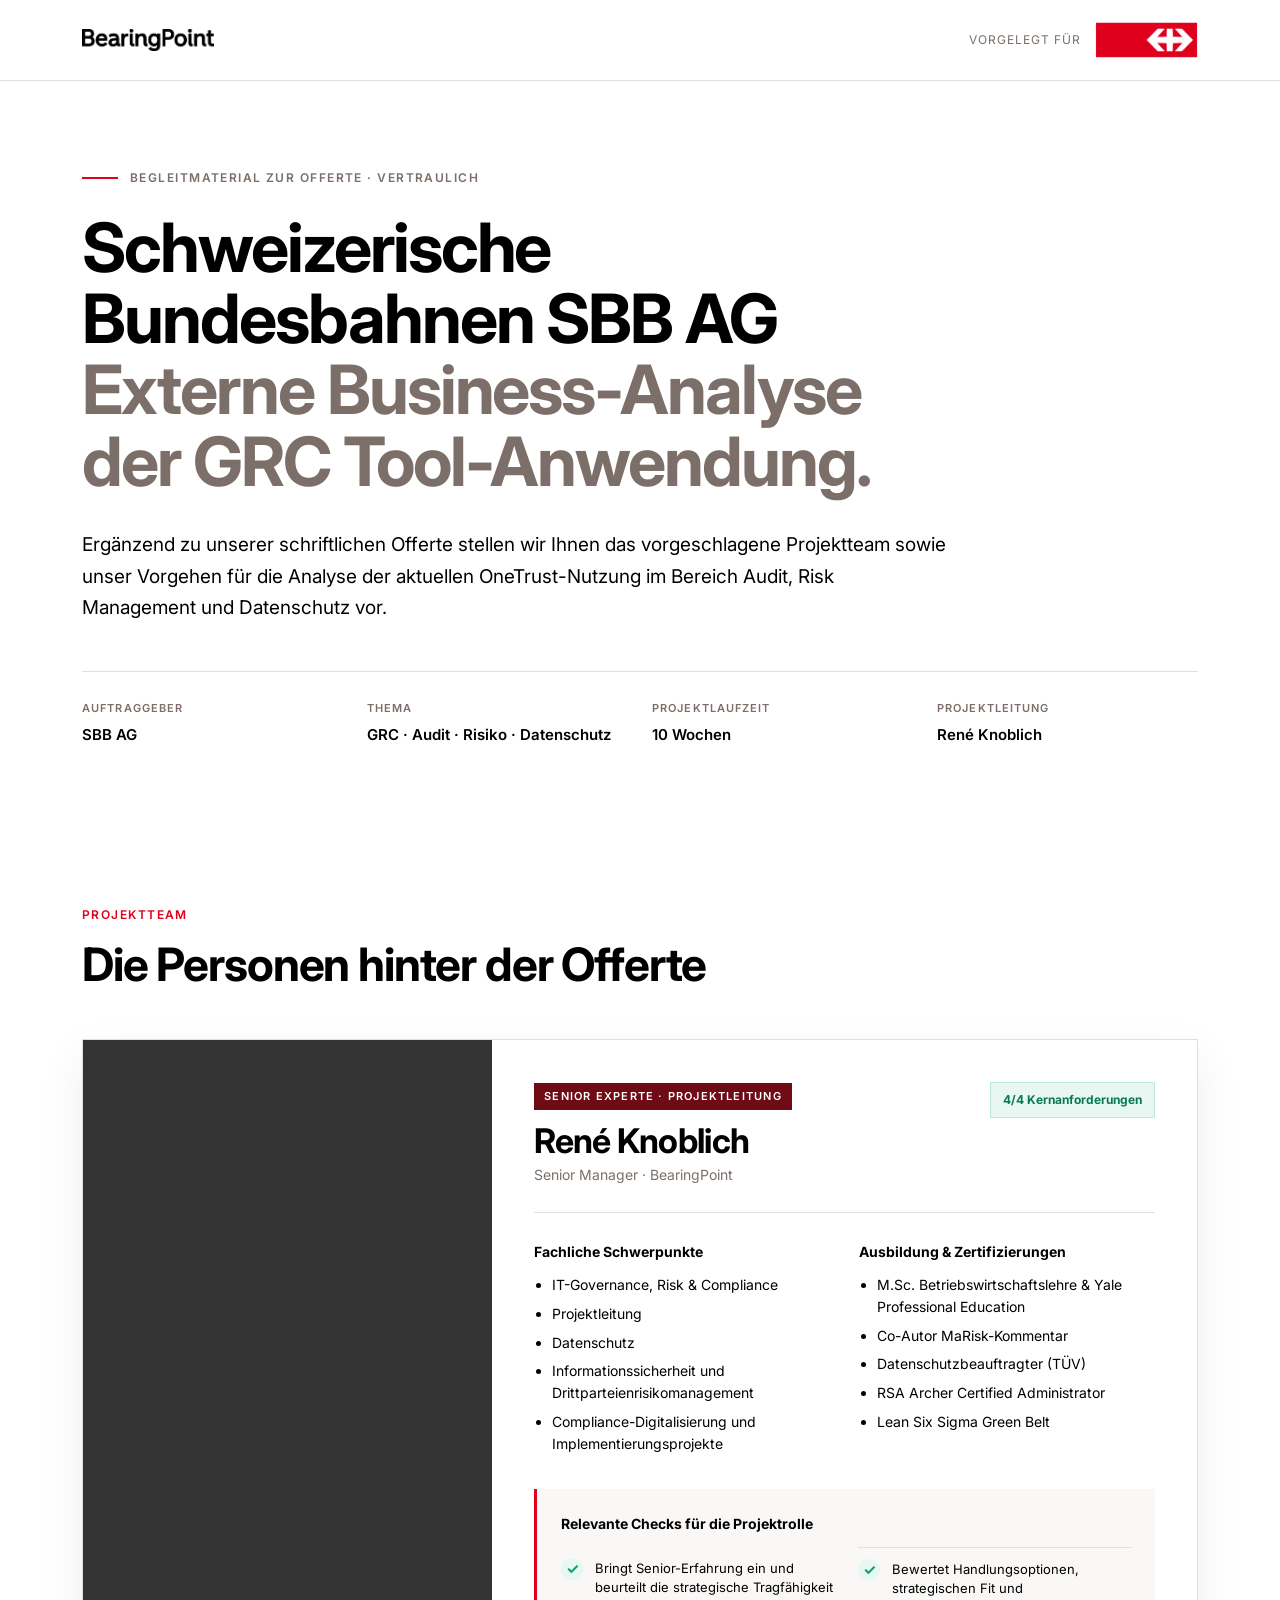
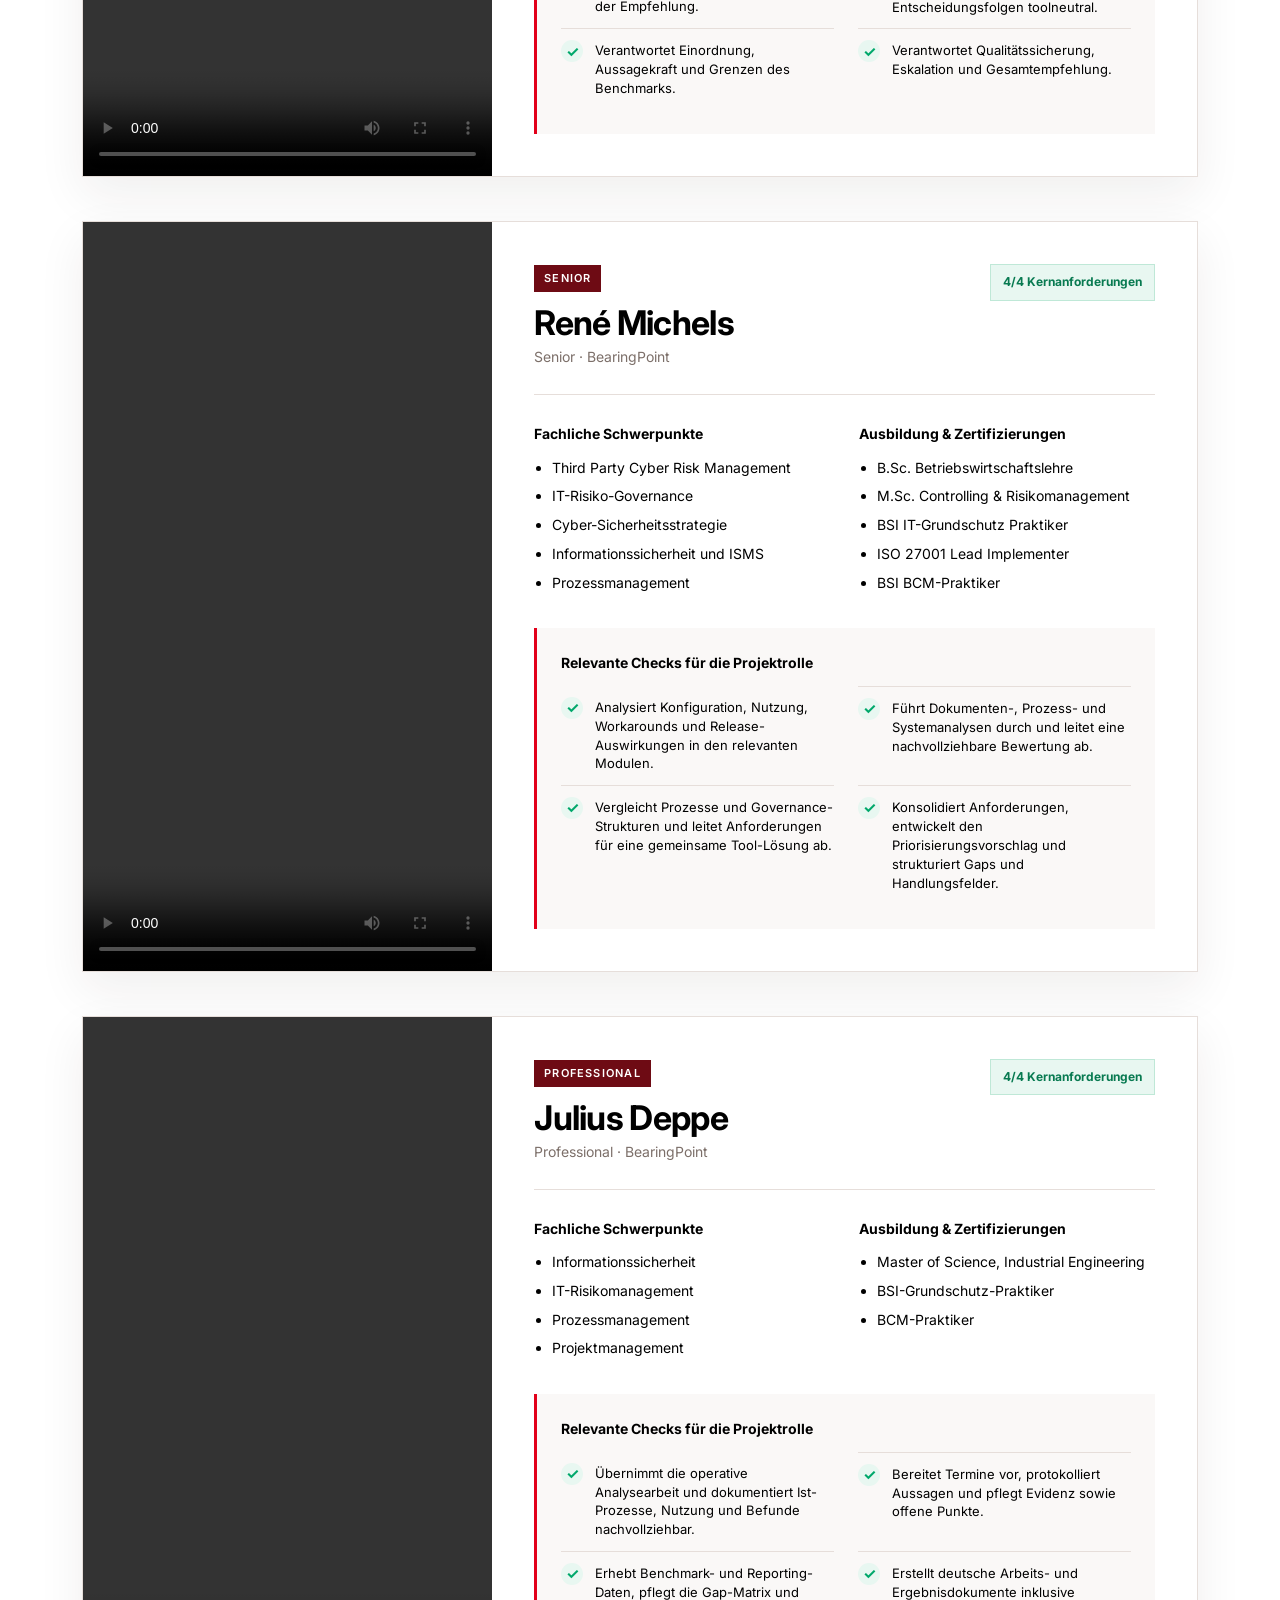
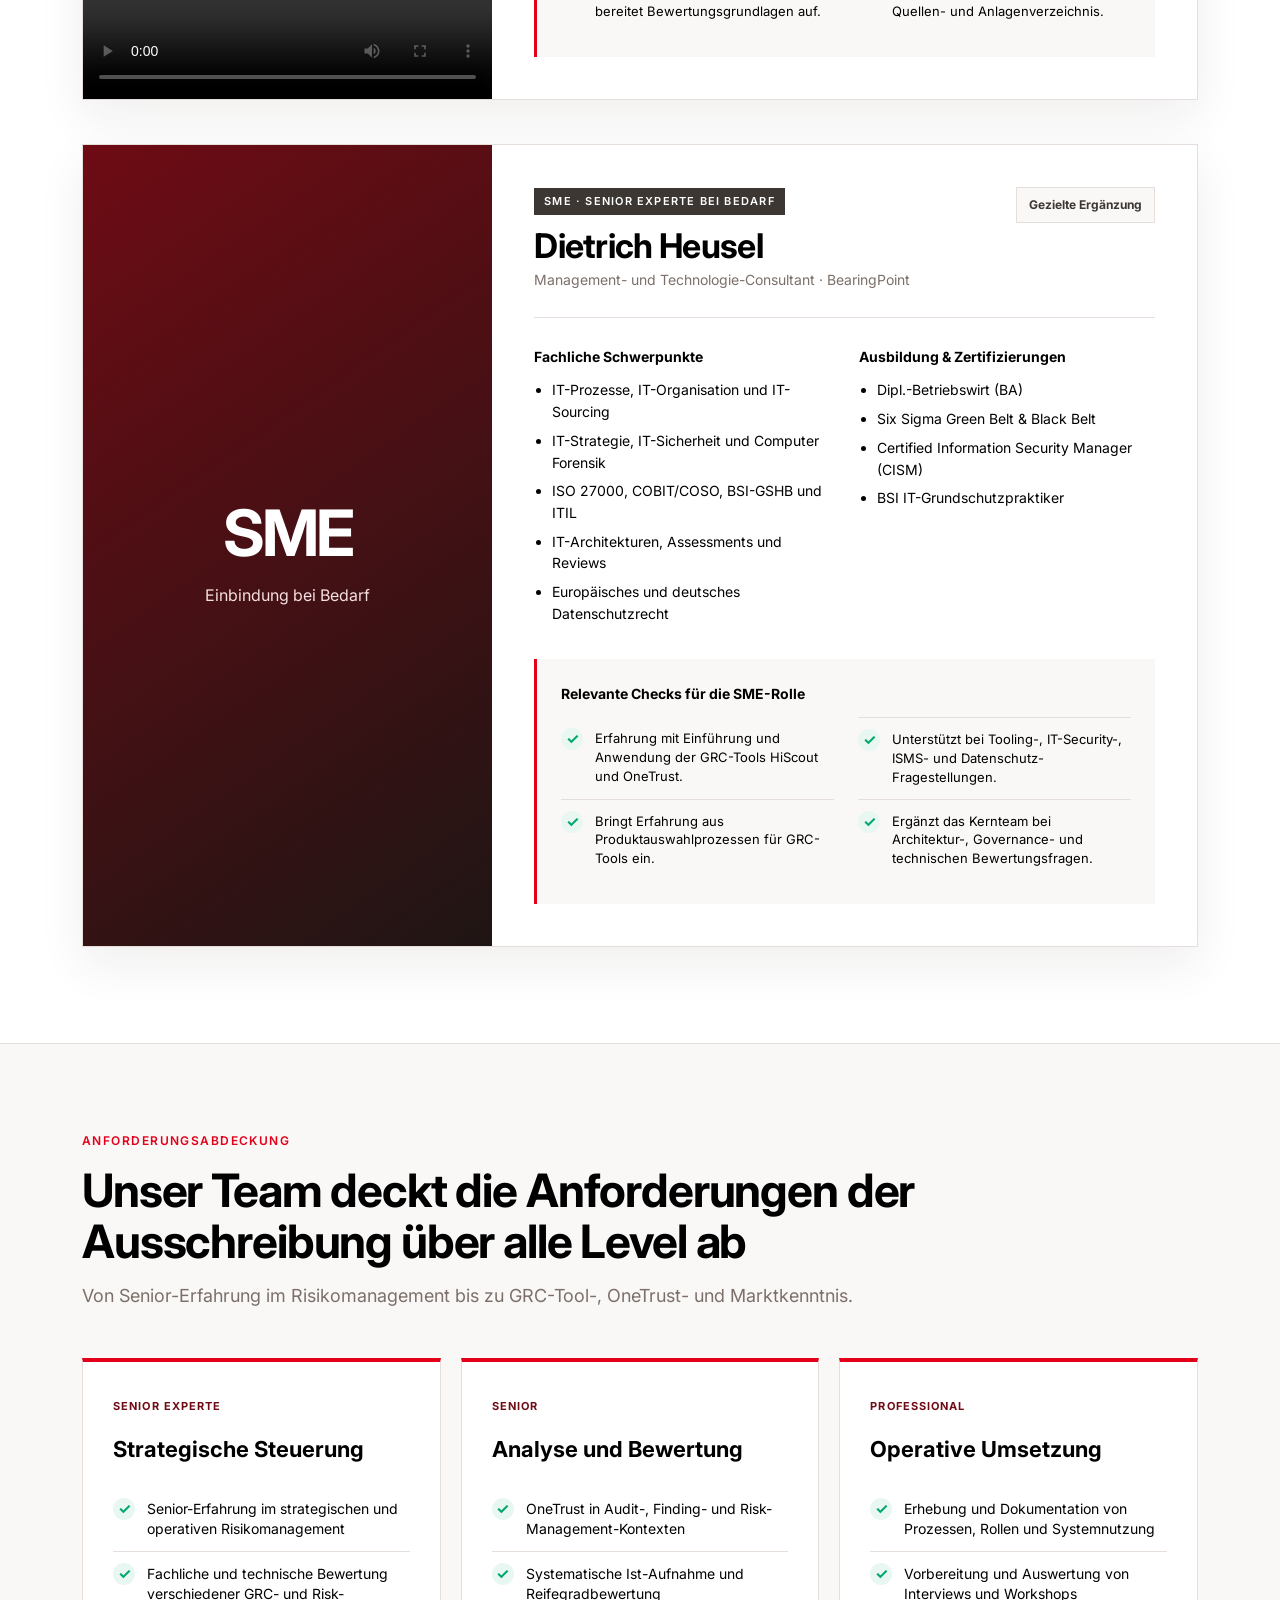
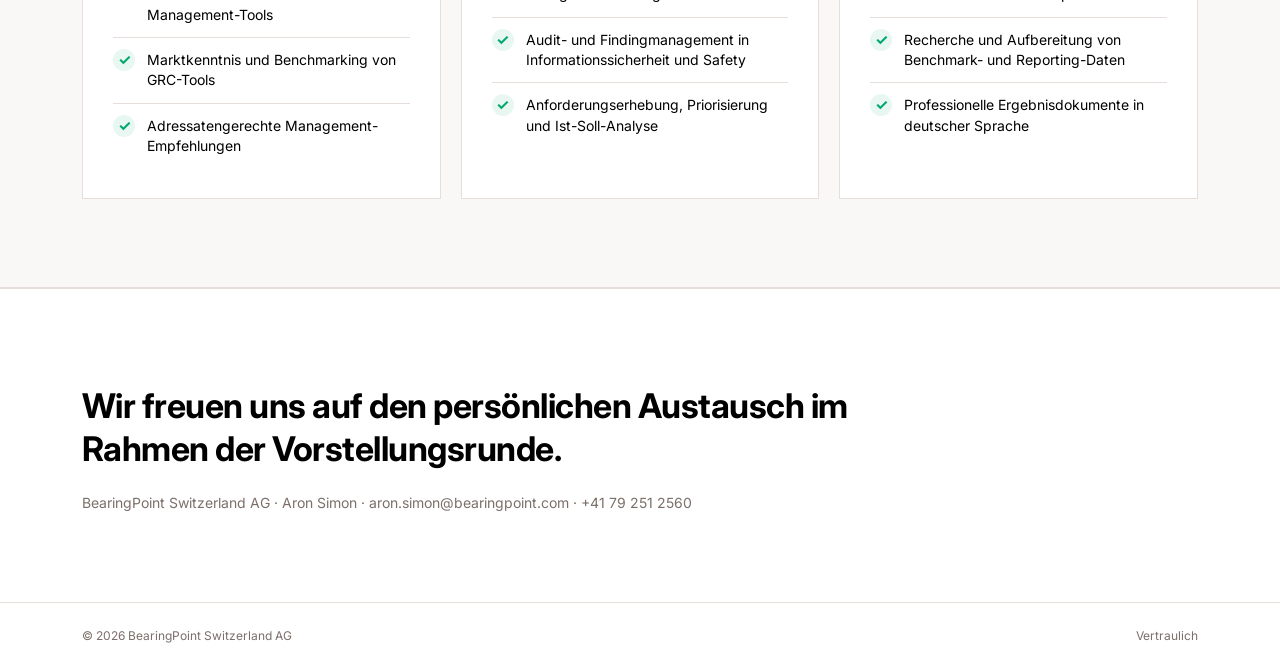
==== index.html @ 7fdee8af "Update index.html" ====
<!doctype html>
<html lang="de">
<head>
  <meta charset="utf-8" />
  <meta name="viewport" content="width=device-width, initial-scale=1" />
  <title>Externe Business-Analyse GRC | BearingPoint für die SBB AG</title>
  <meta name="description" content="Externe Business-Analyse der OneTrust-Nutzung im Bereich Audit, Risk Management und Datenschutz." />
  <link rel="icon" href="/favicon.svg?v=2" type="image/svg+xml" />
  <link rel="preconnect" href="https://fonts.googleapis.com" />
  <link rel="preconnect" href="https://fonts.gstatic.com" crossorigin />
  <link href="https://fonts.googleapis.com/css2?family=Inter:wght@400;500;600;700&display=swap" rel="stylesheet" />
  <link rel="stylesheet" href="styles.css" />
</head>
<body>
  <header class="site-header">
    <div class="container header-row">
      <div class="brand">
        <img src="assets/bearingpoint-logo.png" alt="BearingPoint" />
      </div>
      <div class="client">
        <span class="client-label">Vorgelegt für</span>
        <img src="assets/SBB-logo.png" alt="Schweizerische Bundesbahnen SBB AG" />
      </div>
    </div>
  </header>

  <main>
    <section class="hero">
      <div class="container">
        <p class="eyebrow">
          <span class="accent-bar" aria-hidden="true"></span>
          Begleitmaterial zur Offerte · Vertraulich
        </p>
        <h1>
          Schweizerische Bundesbahnen SBB AG<br />
          <span class="muted">Externe Business-Analyse der GRC Tool-Anwendung.</span>
        </h1>
        <p class="lead">
          Ergänzend zu unserer schriftlichen Offerte stellen wir Ihnen das vorgeschlagene Projektteam sowie unser Vorgehen für die Analyse der aktuellen OneTrust-Nutzung im Bereich Audit, Risk Management und Datenschutz vor.
        </p>
        <dl class="meta">
          <div><dt>Auftraggeber</dt><dd>SBB AG</dd></div>
          <div><dt>Thema</dt><dd>GRC · Audit · Risiko · Datenschutz</dd></div>
          <div><dt>Projektlaufzeit</dt><dd>10 Wochen</dd></div>
          <div><dt>Projektleitung</dt><dd>René Knoblich</dd></div>
        </dl>
      </div>
    </section>

    <section class="team">
      <div class="container">
        <div class="section-intro">
          <p class="section-kicker">Projektteam</p>
          <h2>Die Personen hinter der Offerte</h2>
        </div>

        <article class="profile-card">
          <div class="profile-media">
            <video controls preload="metadata" src="https://github.com/franziklb/GRC-Offerte-SBB-/raw/refs/heads/main/Rene-Knoblich.mp4">
              Ihr Browser unterstützt das Video-Tag nicht.
            </video>
          </div>
          <div class="profile-content">
            <div class="profile-heading">
              <div>
                <p class="role-label">Senior Experte · Projektleitung</p>
                <h3>René Knoblich</h3>
                <p class="role-subline">Senior Manager · BearingPoint</p>
              </div>
              <span class="fit-badge">4/4 Kernanforderungen</span>
            </div>

             <div class="profile-columns">
              <div>
                <h4>Fachliche Schwerpunkte</h4>
                <ul class="simple-list">
                  <li>IT-Governance, Risk &amp; Compliance</li>
                  <li>Projektleitung</li>
                  <li>Datenschutz</li>
                  <li>Informationssicherheit und Drittparteienrisikomanagement</li>
                  <li>Compliance-Digitalisierung und Implementierungsprojekte</li>
                </ul>
              </div>
              <div>
                <h4>Ausbildung &amp; Zertifizierungen</h4>
                <ul class="simple-list">
                  <li>M.Sc. Betriebswirtschaftslehre &amp; Yale Professional Education</li>
                  <li>Co-Autor MaRisk-Kommentar</li>
                  <li>Datenschutzbeauftragter (TÜV)</li>
                  <li>RSA Archer Certified Administrator</li>
                  <li>Lean Six Sigma Green Belt</li>
                </ul>
              </div>
            </div>

            <div class="candidate-checks">
              <h4>Relevante Checks für die Projektrolle</h4>
              <ul class="check-list compact">
                <li>Bringt Senior-Erfahrung ein und beurteilt die strategische Tragfähigkeit der Empfehlung.</li>
                <li>Bewertet Handlungsoptionen, strategischen Fit und Entscheidungsfolgen toolneutral.</li>
                <li>Verantwortet Einordnung, Aussagekraft und Grenzen des Benchmarks.</li>
                <li>Verantwortet Qualitätssicherung, Eskalation und Gesamtempfehlung.</li>
              </ul>
            </div>
          </div>
        </article>

        <article class="profile-card">
          <div class="profile-media">
            <video controls preload="metadata" src="https://github.com/franziklb/GRC-Offerte-SBB-/raw/refs/heads/main/Rene-Michels.mp4">
              Ihr Browser unterstützt das Video-Tag nicht.
            </video>
          </div>
          <div class="profile-content">
            <div class="profile-heading">
              <div>
                <p class="role-label">Senior</p>
                <h3>René Michels</h3>
                <p class="role-subline">Senior · BearingPoint</p>
              </div>
              <span class="fit-badge">4/4 Kernanforderungen</span>
            </div>

            <div class="profile-columns">
              <div>
                <h4>Fachliche Schwerpunkte</h4>
                <ul class="simple-list">
                  <li>Third Party Cyber Risk Management</li>
                  <li>IT-Risiko-Governance</li>
                  <li>Cyber-Sicherheitsstrategie</li>
                  <li>Informationssicherheit und ISMS</li>
                  <li>Prozessmanagement</li>
                </ul>
              </div>
              <div>
                <h4>Ausbildung &amp; Zertifizierungen</h4>
                <ul class="simple-list">
                  <li>B.Sc. Betriebswirtschaftslehre</li>
                  <li>M.Sc. Controlling &amp; Risikomanagement</li>
                  <li>BSI IT-Grundschutz Praktiker</li>
                  <li>ISO 27001 Lead Implementer</li>
                  <li>BSI BCM-Praktiker</li>
                </ul>
              </div>
            </div>

            <div class="candidate-checks">
              <h4>Relevante Checks für die Projektrolle</h4>
              <ul class="check-list compact">
                <li>Analysiert Konfiguration, Nutzung, Workarounds und Release-Auswirkungen in den relevanten Modulen.</li>
                <li>Führt Dokumenten-, Prozess- und Systemanalysen durch und leitet eine nachvollziehbare Bewertung ab.</li>
                <li>Vergleicht Prozesse und Governance-Strukturen und leitet Anforderungen für eine gemeinsame Tool-Lösung ab.</li>
                <li>Konsolidiert Anforderungen, entwickelt den Priorisierungsvorschlag und strukturiert Gaps und Handlungsfelder.</li>
              </ul>
            </div>
          </div>
        </article>

        <article class="profile-card">
          <div class="profile-media">
            <video controls preload="metadata" src="https://github.com/franziklb/GRC-Offerte-SBB-/raw/refs/heads/main/Julius-Deppe.mp4">
              Ihr Browser unterstützt das Video-Tag nicht.
            </video>
          </div>
          <div class="profile-content">
            <div class="profile-heading">
              <div>
                <p class="role-label">Professional</p>
                <h3>Julius Deppe</h3>
                <p class="role-subline">Professional · BearingPoint</p>
              </div>
              <span class="fit-badge">4/4 Kernanforderungen</span>
            </div>

            <div class="profile-columns">
              <div>
                <h4>Fachliche Schwerpunkte</h4>
                <ul class="simple-list">
                  <li>Informationssicherheit</li>
                  <li>IT-Risikomanagement</li>
                  <li>Prozessmanagement</li>
                  <li>Projektmanagement</li>
                </ul>
              </div>
              <div>
                <h4>Ausbildung &amp; Zertifizierungen</h4>
                <ul class="simple-list">
                  <li>Master of Science, Industrial Engineering</li>
                  <li>BSI-Grundschutz-Praktiker</li>
                  <li>BCM-Praktiker</li>
                </ul>
              </div>
            </div>

            <div class="candidate-checks">
              <h4>Relevante Checks für die Projektrolle</h4>
              <ul class="check-list compact">
                <li>Übernimmt die operative Analysearbeit und dokumentiert Ist-Prozesse, Nutzung und Befunde nachvollziehbar.</li>
                <li>Bereitet Termine vor, protokolliert Aussagen und pflegt Evidenz sowie offene Punkte.</li>
                <li>Erhebt Benchmark- und Reporting-Daten, pflegt die Gap-Matrix und bereitet Bewertungsgrundlagen auf.</li>
                <li>Erstellt deutsche Arbeits- und Ergebnisdokumente inklusive Quellen- und Anlagenverzeichnis.</li>
              </ul>
            </div>
          </div>
        </article>

        <article class="profile-card profile-card--sme">
          <div class="profile-media video-placeholder">
            <div>
              <span>SME</span>
              <p>Einbindung bei Bedarf</p>
            </div>
          </div>
          <div class="profile-content">
            <div class="profile-heading">
              <div>
                <p class="role-label role-label--sme">SME · Senior Experte bei Bedarf</p>
                <h3>Dietrich Heusel</h3>
                <p class="role-subline">Management- und Technologie-Consultant · BearingPoint</p>
              </div>
              <span class="fit-badge fit-badge--optional">Gezielte Ergänzung</span>
            </div>

            <div class="profile-columns">
              <div>
                <h4>Fachliche Schwerpunkte</h4>
                <ul class="simple-list">
                  <li>IT-Prozesse, IT-Organisation und IT-Sourcing</li>
                  <li>IT-Strategie, IT-Sicherheit und Computer Forensik</li>
                  <li>ISO 27000, COBIT/COSO, BSI-GSHB und ITIL</li>
                  <li>IT-Architekturen, Assessments und Reviews</li>
                  <li>Europäisches und deutsches Datenschutzrecht</li>
                </ul>
              </div>
              <div>
                <h4>Ausbildung &amp; Zertifizierungen</h4>
                <ul class="simple-list">
                  <li>Dipl.-Betriebswirt (BA)</li>
                  <li>Six Sigma Green Belt &amp; Black Belt</li>
                  <li>Certified Information Security Manager (CISM)</li>
                  <li>BSI IT-Grundschutzpraktiker</li>
                </ul>
              </div>
            </div>

            <div class="candidate-checks">
              <h4>Relevante Checks für die SME-Rolle</h4>
              <ul class="check-list compact">
                <li>Erfahrung mit Einführung und Anwendung der GRC-Tools HiScout und OneTrust.</li>
                <li>Unterstützt bei Tooling-, IT-Security-, ISMS- und Datenschutz-Fragestellungen.</li>
                <li>Bringt Erfahrung aus Produktauswahlprozessen für GRC-Tools ein.</li>
                <li>Ergänzt das Kernteam bei Architektur-, Governance- und technischen Bewertungsfragen.</li>
              </ul>
            </div>
          </div>
        </article>
      </div>
    </section>
    
        <section class="requirements-overview">
      <div class="container">
        <div class="section-intro">
          <p class="section-kicker">Anforderungsabdeckung</p>
          <h2>Unser Team deckt die Anforderungen der Ausschreibung über alle Level ab</h2>
          <p>Von Senior-Erfahrung im Risikomanagement bis zu GRC-Tool-, OneTrust- und Marktkenntnis.</p>
        </div>

        <div class="coverage-grid">
          <article class="coverage-card">
            <span class="coverage-level">Senior Experte</span>
            <h3>Strategische Steuerung</h3>
            <ul class="check-list">
              <li>Senior-Erfahrung im strategischen und operativen Risikomanagement</li>
              <li>Fachliche und technische Bewertung verschiedener GRC- und Risk-Management-Tools</li>
              <li>Marktkenntnis und Benchmarking von GRC-Tools</li>
              <li>Adressatengerechte Management-Empfehlungen</li>
            </ul>
          </article>

          <article class="coverage-card">
            <span class="coverage-level">Senior</span>
            <h3>Analyse und Bewertung</h3>
            <ul class="check-list">
              <li>OneTrust in Audit-, Finding- und Risk-Management-Kontexten</li>
              <li>Systematische Ist-Aufnahme und Reifegradbewertung</li>
              <li>Audit- und Findingmanagement in Informationssicherheit und Safety</li>
              <li>Anforderungserhebung, Priorisierung und Ist-Soll-Analyse</li>
            </ul>
          </article>

          <article class="coverage-card">
            <span class="coverage-level">Professional</span>
            <h3>Operative Umsetzung</h3>
            <ul class="check-list">
              <li>Erhebung und Dokumentation von Prozessen, Rollen und Systemnutzung</li>
              <li>Vorbereitung und Auswertung von Interviews und Workshops</li>
              <li>Recherche und Aufbereitung von Benchmark- und Reporting-Daten</li>
              <li>Professionelle Ergebnisdokumente in deutscher Sprache</li>
            </ul>
          </article>
        </div>
      </div>
    </section>

    <section class="closing">
      <div class="container">
        <p class="closing-line">
          Wir freuen uns auf den persönlichen Austausch im Rahmen der Vorstellungsrunde.
        </p>
        <p class="closing-contact">
          BearingPoint Switzerland AG · Aron Simon · aron.simon@bearingpoint.com · +41 79 251 2560
        </p>
      </div>
    </section>
  </main>

  <footer class="site-footer">
    <div class="container footer-row">
      <span>© 2026 BearingPoint Switzerland AG</span>
      <span>Vertraulich</span>
    </div>
  </footer>
</body>
</html>
---- styles.css ----
:root {
  --bp-red: #e2001a;
  --bp-deep-red: #6e0b14;
  --bp-soft-red: #fff1f2;
  --success: #00a86b;
  --success-soft: #e8f7f1;
  --black: #000000;
  --white: #ffffff;
  --g10: #faf8f7;
  --g20: #e6deda;
  --g30: #ccc1bc;
  --g50: #7c6f69;
  --g70: #3d3733;
  --max: 1180px;
  --pad: 32px;
}

* { box-sizing: border-box; }
html { scroll-behavior: smooth; }
body {
  margin: 0;
  background: var(--white);
  color: var(--black);
  font-family: Inter, -apple-system, BlinkMacSystemFont, "Segoe UI", sans-serif;
  font-size: 16px;
  line-height: 1.55;
  -webkit-font-smoothing: antialiased;
}
img { display: block; max-width: 100%; height: auto; }
.container { max-width: var(--max); margin: 0 auto; padding: 0 var(--pad); }

.site-header {
  position: sticky;
  top: 0;
  z-index: 10;
  padding: 22px 0;
  background: rgba(255,255,255,.96);
  border-bottom: 1px solid var(--g20);
  backdrop-filter: blur(12px);
}
.header-row { display: flex; align-items: center; justify-content: space-between; gap: 24px; }
.brand img { height: 22px; width: auto; }
.client { display: flex; align-items: center; gap: 14px; }
.client-label { color: var(--g50); font-size: 12px; letter-spacing: .08em; text-transform: uppercase; }
.client img { height: 36px; width: auto; }

.hero { padding: 88px 0 64px; }
.eyebrow, .section-kicker {
  display: flex;
  align-items: center;
  gap: 12px;
  margin: 0 0 24px;
  color: var(--g50);
  font-size: 12px;
  font-weight: 600;
  letter-spacing: .12em;
  text-transform: uppercase;
}
.accent-bar { width: 36px; height: 2px; background: var(--bp-red); }
.hero h1 {
  max-width: 19ch;
  margin: 0 0 32px;
  font-size: clamp(40px, 6vw, 68px);
  line-height: 1.05;
  letter-spacing: -.03em;
}
.hero h1 .muted { color: var(--g50); }
.lead { max-width: 72ch; margin: 0 0 48px; font-size: 19px; line-height: 1.65; }
.meta { display: grid; grid-template-columns: repeat(4, 1fr); gap: 24px; margin: 0; padding-top: 28px; border-top: 1px solid var(--g20); }
.meta dt { margin-bottom: 6px; color: var(--g50); font-size: 11px; font-weight: 600; letter-spacing: .1em; text-transform: uppercase; }
.meta dd { margin: 0; font-size: 15px; font-weight: 600; }

.section-intro { max-width: 850px; margin-bottom: 48px; }
.section-intro .section-kicker { margin-bottom: 14px; color: var(--bp-red); }
.section-intro h2 { margin: 0 0 14px; font-size: clamp(30px, 4vw, 46px); line-height: 1.12; letter-spacing: -.025em; }
.section-intro > p:last-child { margin: 0; color: var(--g50); font-size: 18px; }

.requirements-overview { padding: 88px 0; background: var(--g10); border-top: 1px solid var(--g20); border-bottom: 1px solid var(--g20); }
.coverage-grid { display: grid; grid-template-columns: repeat(3, 1fr); gap: 20px; }
.coverage-card { position: relative; padding: 30px; background: var(--white); border: 1px solid var(--g20); border-top: 4px solid var(--bp-red); }
.coverage-card h3 { margin: 16px 0 20px; font-size: 22px; }
.coverage-level { display: inline-block; color: var(--bp-deep-red); font-size: 11px; font-weight: 700; letter-spacing: .1em; text-transform: uppercase; }

.check-list { list-style: none; padding: 0; margin: 0; }
.check-list li { position: relative; padding: 12px 0 12px 34px; border-top: 1px solid var(--g20); font-size: 14px; line-height: 1.45; }
.check-list li:first-child { border-top: 0; }
.check-list li::before {
  content: "✓";
  position: absolute;
  left: 0;
  top: 11px;
  display: grid;
  width: 22px;
  height: 22px;
  place-items: center;
  border-radius: 50%;
  background: var(--success-soft);
  color: var(--success);
  font-size: 15px;
  font-weight: 700;
}

.team { padding: 96px 0; }
.profile-card { display: grid; grid-template-columns: minmax(310px, .9fr) minmax(0, 1.55fr); margin-top: 44px; border: 1px solid var(--g20); background: var(--white); box-shadow: 0 18px 45px rgba(48,31,25,.07); }
.profile-card:first-of-type { margin-top: 0; }
.profile-media { min-height: 100%; background: #111; }
.profile-media video { display: block; width: 100%; height: 100%; min-height: 420px; object-fit: cover; background: #111; }
.video-placeholder { display: grid; place-items: center; min-height: 420px; background: linear-gradient(145deg, var(--bp-deep-red), #1f1514); color: var(--white); text-align: center; }
.video-placeholder span { font-size: 64px; font-weight: 700; letter-spacing: -.05em; }
.video-placeholder p { margin: 0; color: #f6dfe1; }
.profile-content { padding: 42px; }
.profile-heading { display: flex; align-items: flex-start; justify-content: space-between; gap: 24px; padding-bottom: 26px; border-bottom: 1px solid var(--g20); }
.role-label { display: inline-block; margin: 0 0 12px; padding: 5px 10px; background: var(--bp-deep-red); color: var(--white); font-size: 11px; font-weight: 600; letter-spacing: .11em; text-transform: uppercase; }
.role-label--sme { background: var(--g70); }
.profile-heading h3 { margin: 0 0 5px; font-size: 34px; line-height: 1.1; letter-spacing: -.02em; }
.role-subline { margin: 0; color: var(--g50); font-size: 14px; }
.fit-badge { flex: 0 0 auto; padding: 8px 12px; background: var(--success-soft); color: #087a51; border: 1px solid #bfe8d7; font-size: 12px; font-weight: 700; white-space: nowrap; }
.fit-badge--optional { background: var(--g10); color: var(--g70); border-color: var(--g20); }
.profile-columns { display: grid; grid-template-columns: 1fr 1fr; gap: 28px; padding: 28px 0; }
.profile-content h4 { margin: 0 0 12px; font-size: 14px; }
.simple-list { margin: 0; padding-left: 18px; }
.simple-list li { margin: 7px 0; font-size: 14px; }
.candidate-checks { padding: 24px; background: var(--g10); border-left: 3px solid var(--bp-red); }
.check-list.compact { display: grid; grid-template-columns: 1fr 1fr; gap: 0 24px; }
.check-list.compact li { font-size: 13px; }

.approach { padding: 96px 0; background: var(--g10); border-top: 1px solid var(--g20); }
.phase-grid { display: grid; grid-template-columns: repeat(2, 1fr); gap: 16px; list-style: none; padding: 0; margin: 0; }
.phase-grid li { display: grid; grid-template-columns: 58px 1fr; gap: 18px; padding: 24px; background: var(--white); border: 1px solid var(--g20); }
.phase-grid span { display: grid; width: 48px; height: 48px; place-items: center; background: var(--bp-deep-red); color: var(--white); font-weight: 700; }
.phase-grid strong { font-size: 16px; }
.phase-grid p { margin: 4px 0 0; color: var(--g50); font-size: 14px; }

.closing { padding: 96px 0 88px; border-top: 1px solid var(--g20); }
.closing-line { max-width: 36ch; margin: 0 0 22px; font-size: clamp(24px, 3vw, 34px); font-weight: 700; line-height: 1.25; letter-spacing: -.015em; }
.closing-contact { margin: 0; color: var(--g50); font-size: 14px; }
.site-footer { padding: 24px 0; border-top: 1px solid var(--g20); }
.footer-row { display: flex; justify-content: space-between; gap: 16px; color: var(--g50); font-size: 12px; }

@media (max-width: 980px) {
  .coverage-grid { grid-template-columns: 1fr; }
  .profile-card { grid-template-columns: 1fr; }
  .profile-media video, .video-placeholder { min-height: 0; aspect-ratio: 16 / 9; }
  .phase-grid { grid-template-columns: 1fr; }
}

@media (max-width: 720px) {
  :root { --pad: 22px; }
  .hero { padding: 58px 0 44px; }
  .meta { grid-template-columns: 1fr 1fr; }
  .requirements-overview, .team, .approach, .closing { padding: 64px 0; }
  .profile-content { padding: 28px; }
  .profile-heading { flex-direction: column; }
  .profile-columns, .check-list.compact { grid-template-columns: 1fr; }
  .fit-badge { white-space: normal; }
}

@media (max-width: 520px) {
  .brand img { height: 18px; }
  .client img { height: 28px; }
  .client-label { display: none; }
  .meta { grid-template-columns: 1fr; gap: 18px; }
  .profile-content { padding: 22px; }
  .profile-heading h3 { font-size: 29px; }
  .footer-row { flex-direction: column; }
}
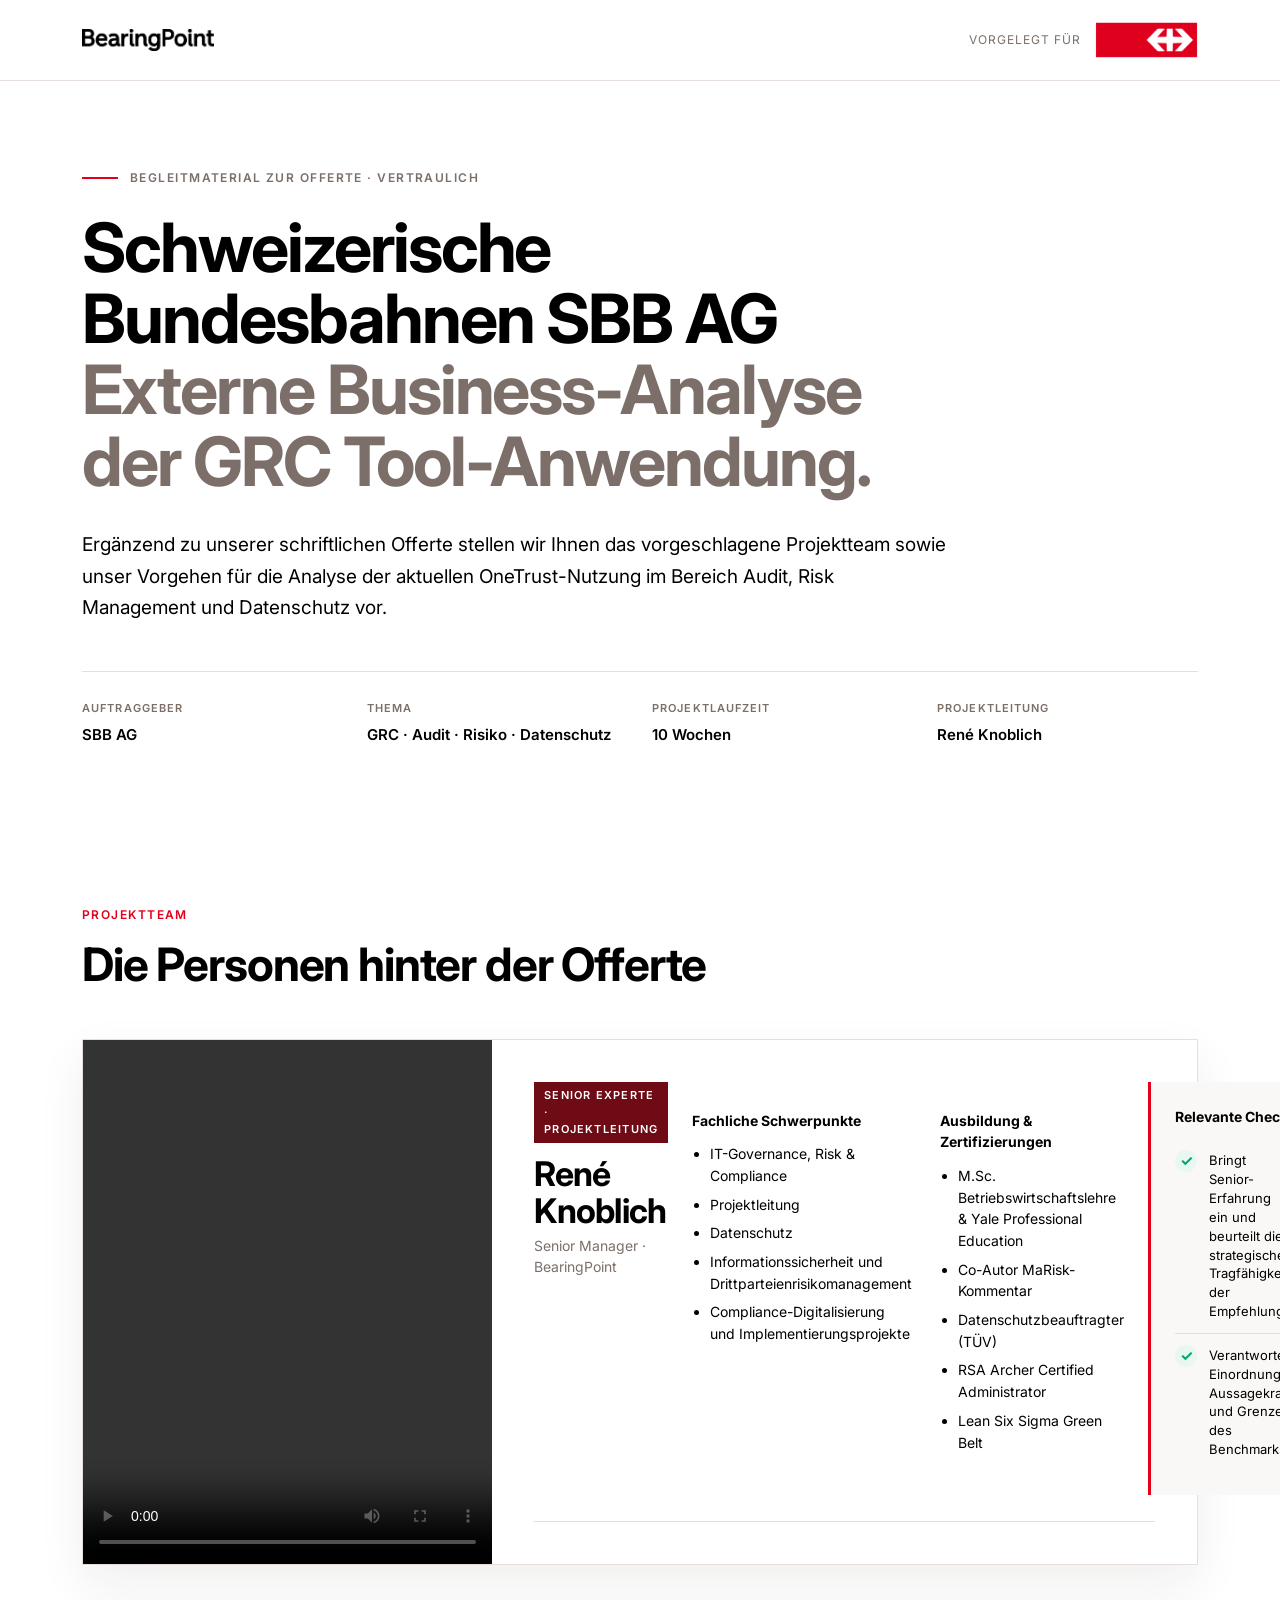
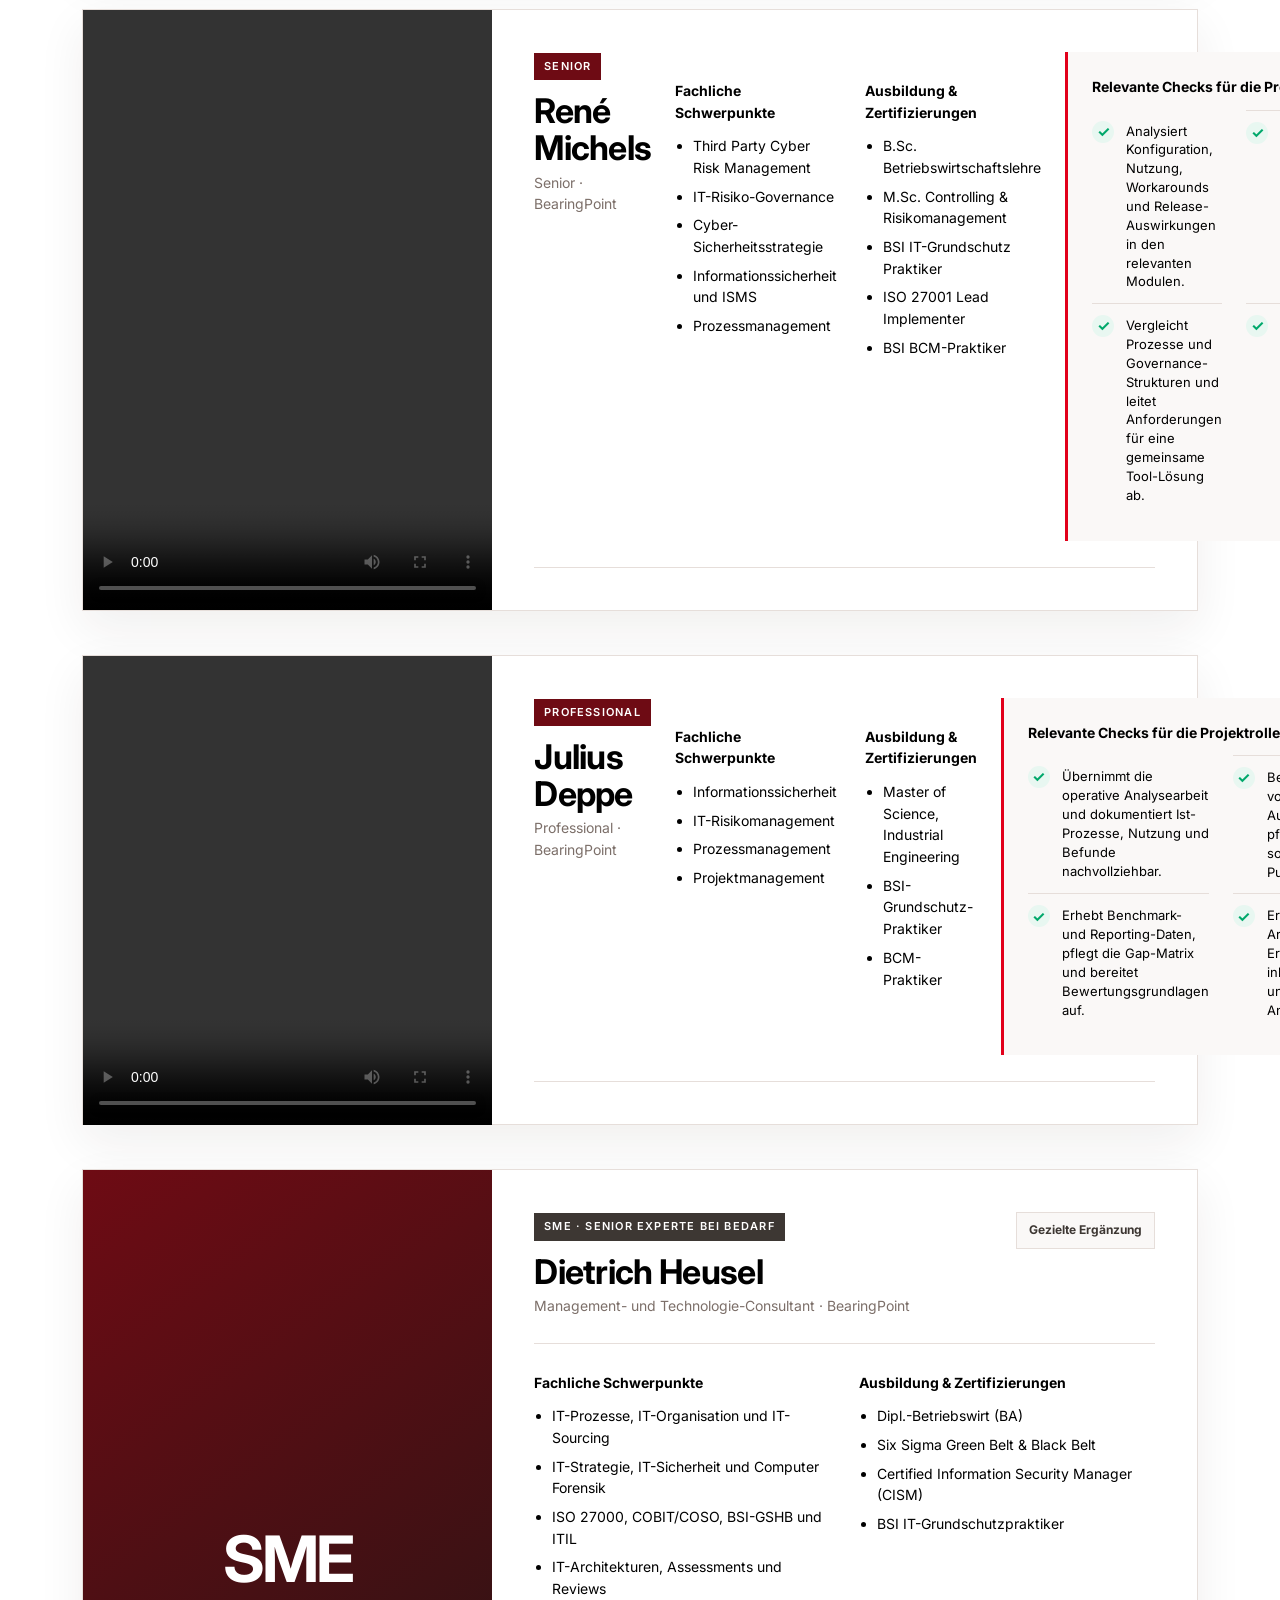
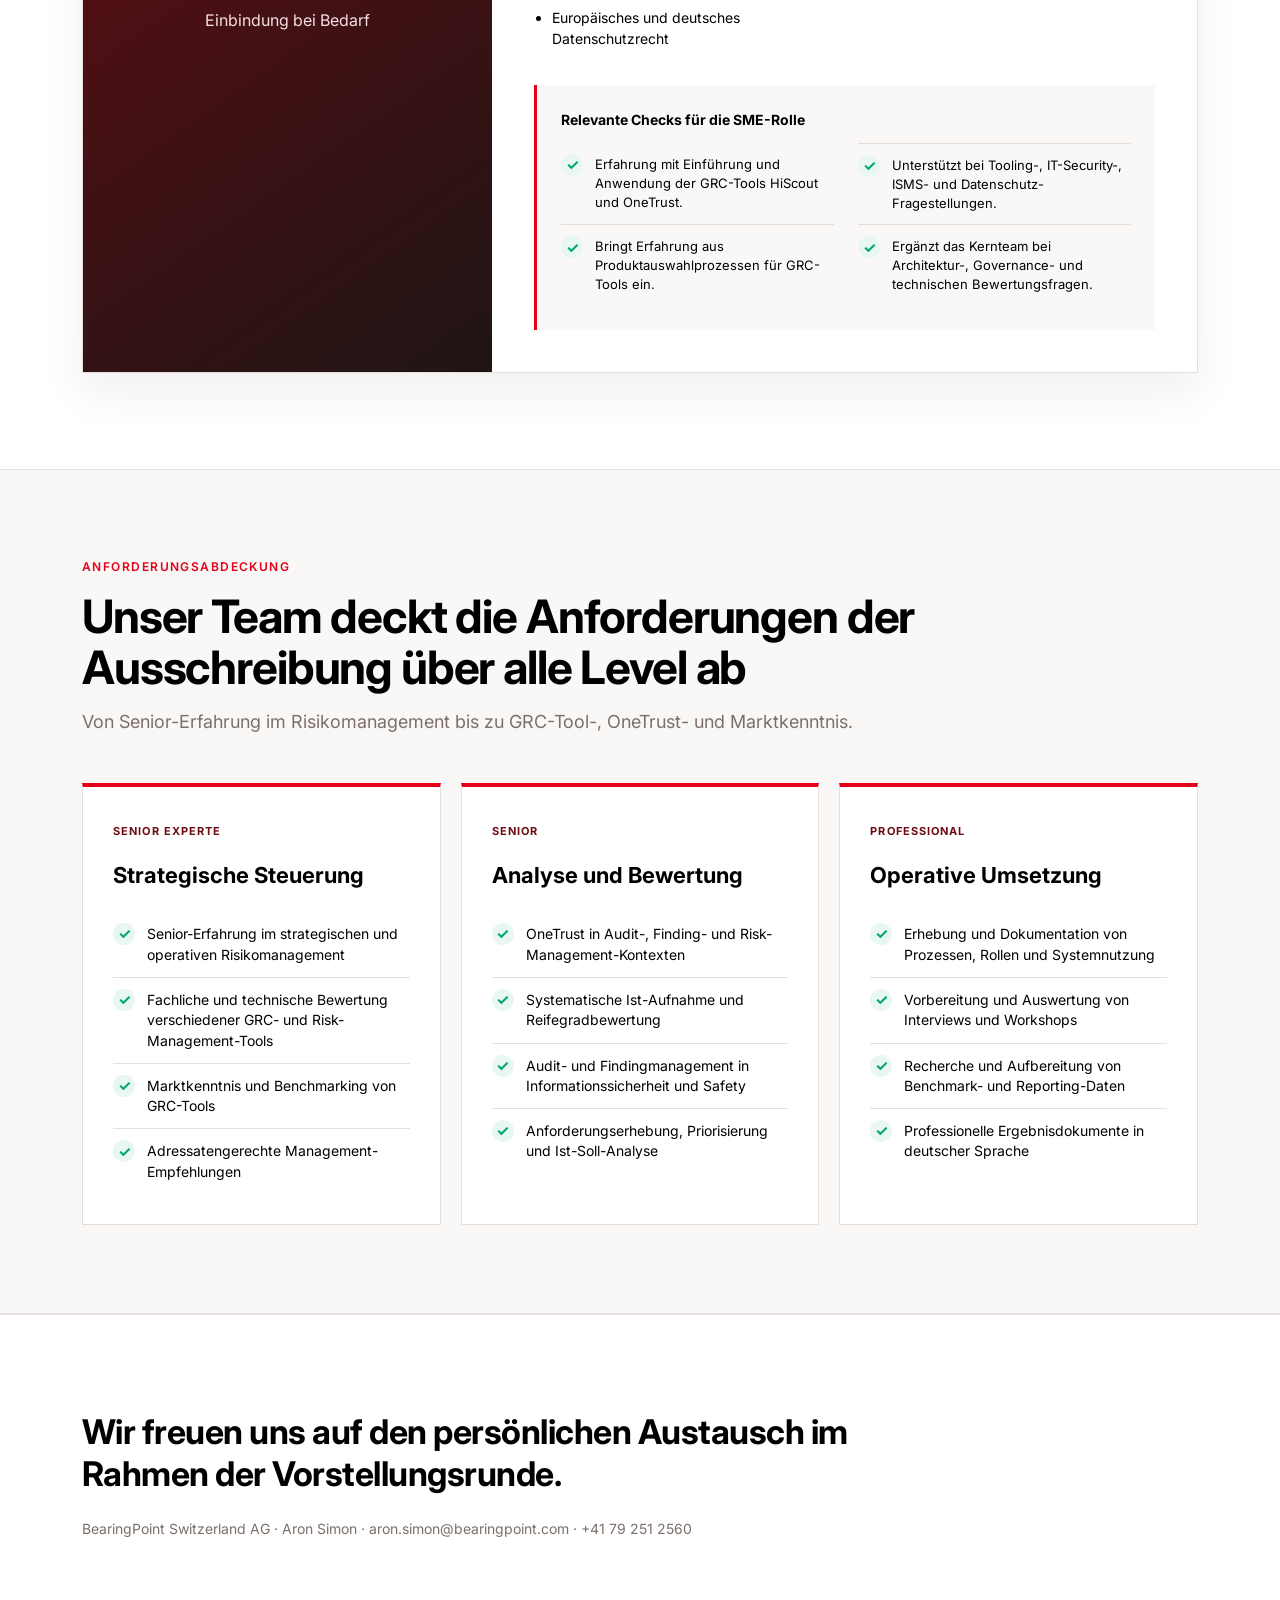
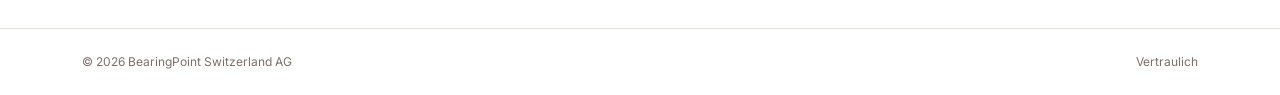
==== commit 58166f80: "Remove fit-badge spans from profile sections Removed duplicate fit-badge spans for multiple profiles" ====
--- a/index.html
+++ b/index.html
@@ -67,8 +67,6 @@
                 <h3>René Knoblich</h3>
                 <p class="role-subline">Senior Manager · BearingPoint</p>
               </div>
-              <span class="fit-badge">4/4 Kernanforderungen</span>
-            </div>
 
              <div class="profile-columns">
               <div>
@@ -118,8 +116,6 @@
                 <h3>René Michels</h3>
                 <p class="role-subline">Senior · BearingPoint</p>
               </div>
-              <span class="fit-badge">4/4 Kernanforderungen</span>
-            </div>
 
             <div class="profile-columns">
               <div>
@@ -169,8 +165,6 @@
                 <h3>Julius Deppe</h3>
                 <p class="role-subline">Professional · BearingPoint</p>
               </div>
-              <span class="fit-badge">4/4 Kernanforderungen</span>
-            </div>
 
             <div class="profile-columns">
               <div>
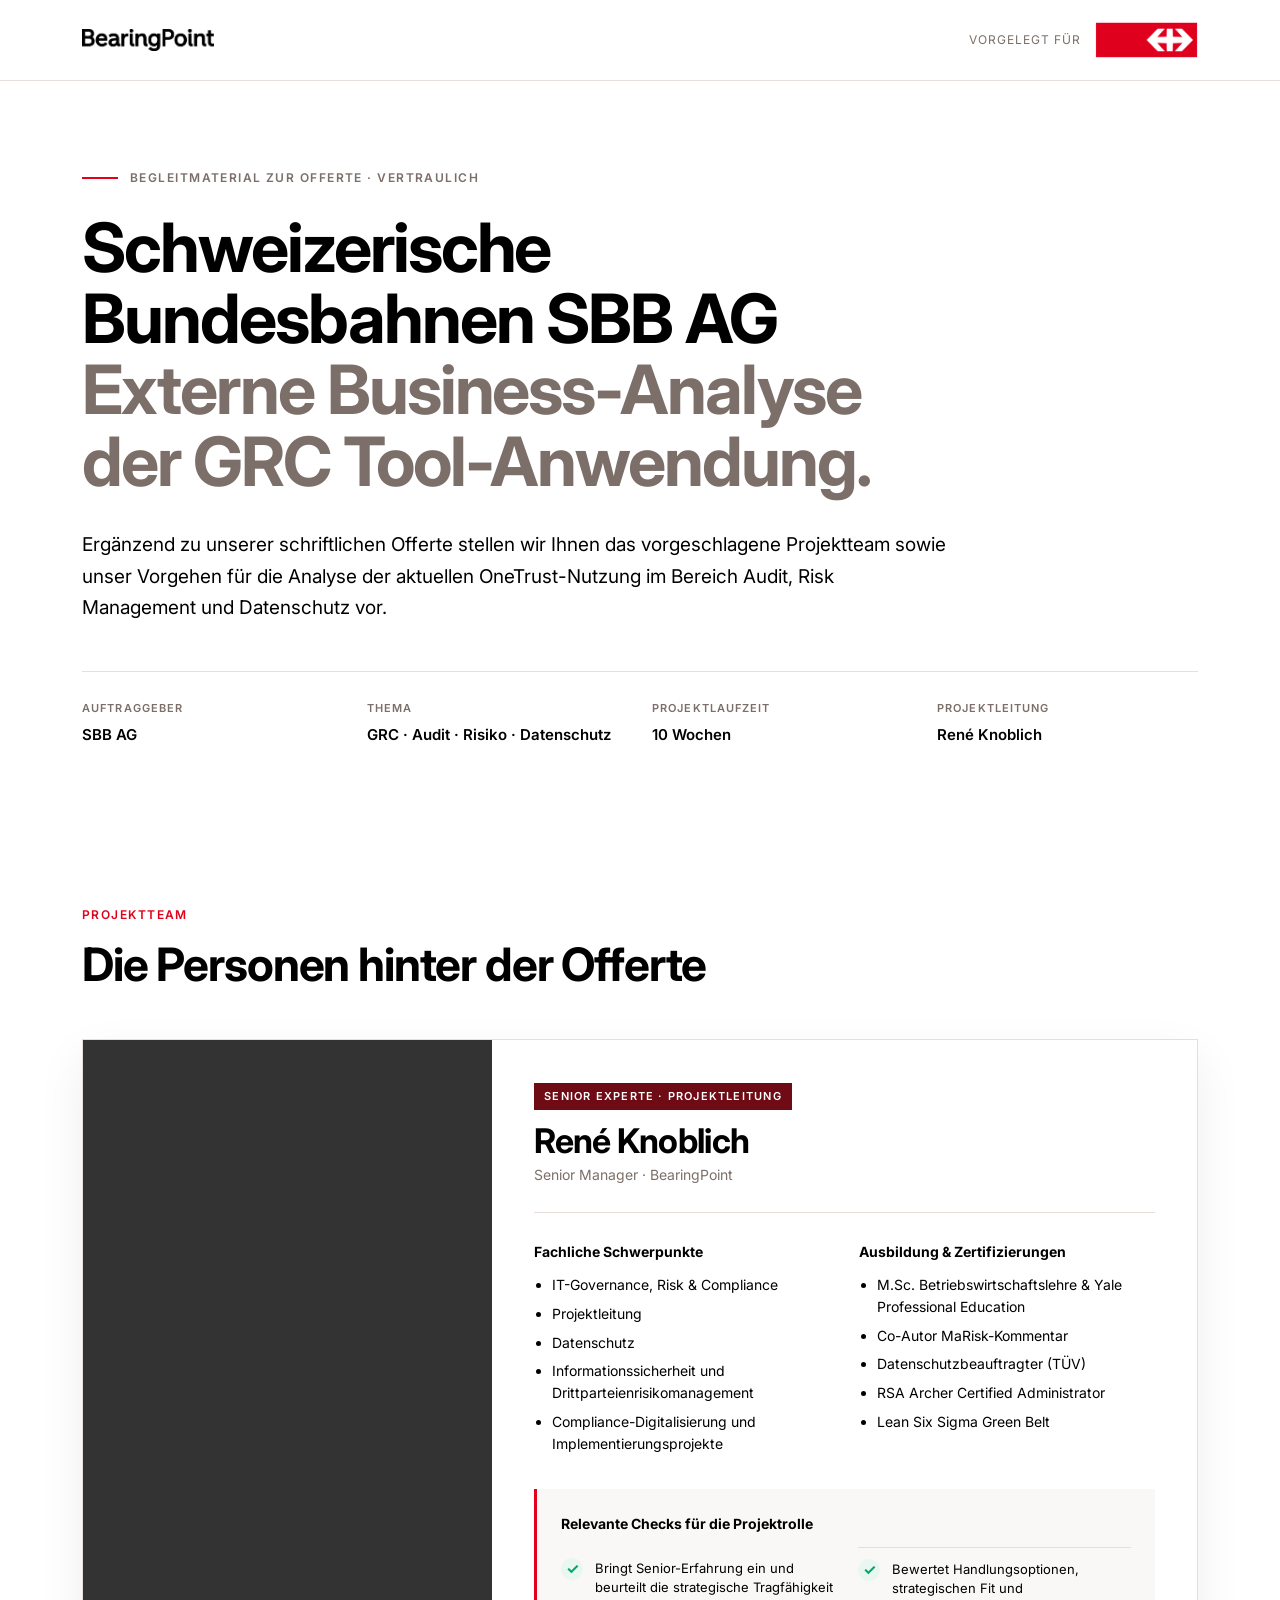
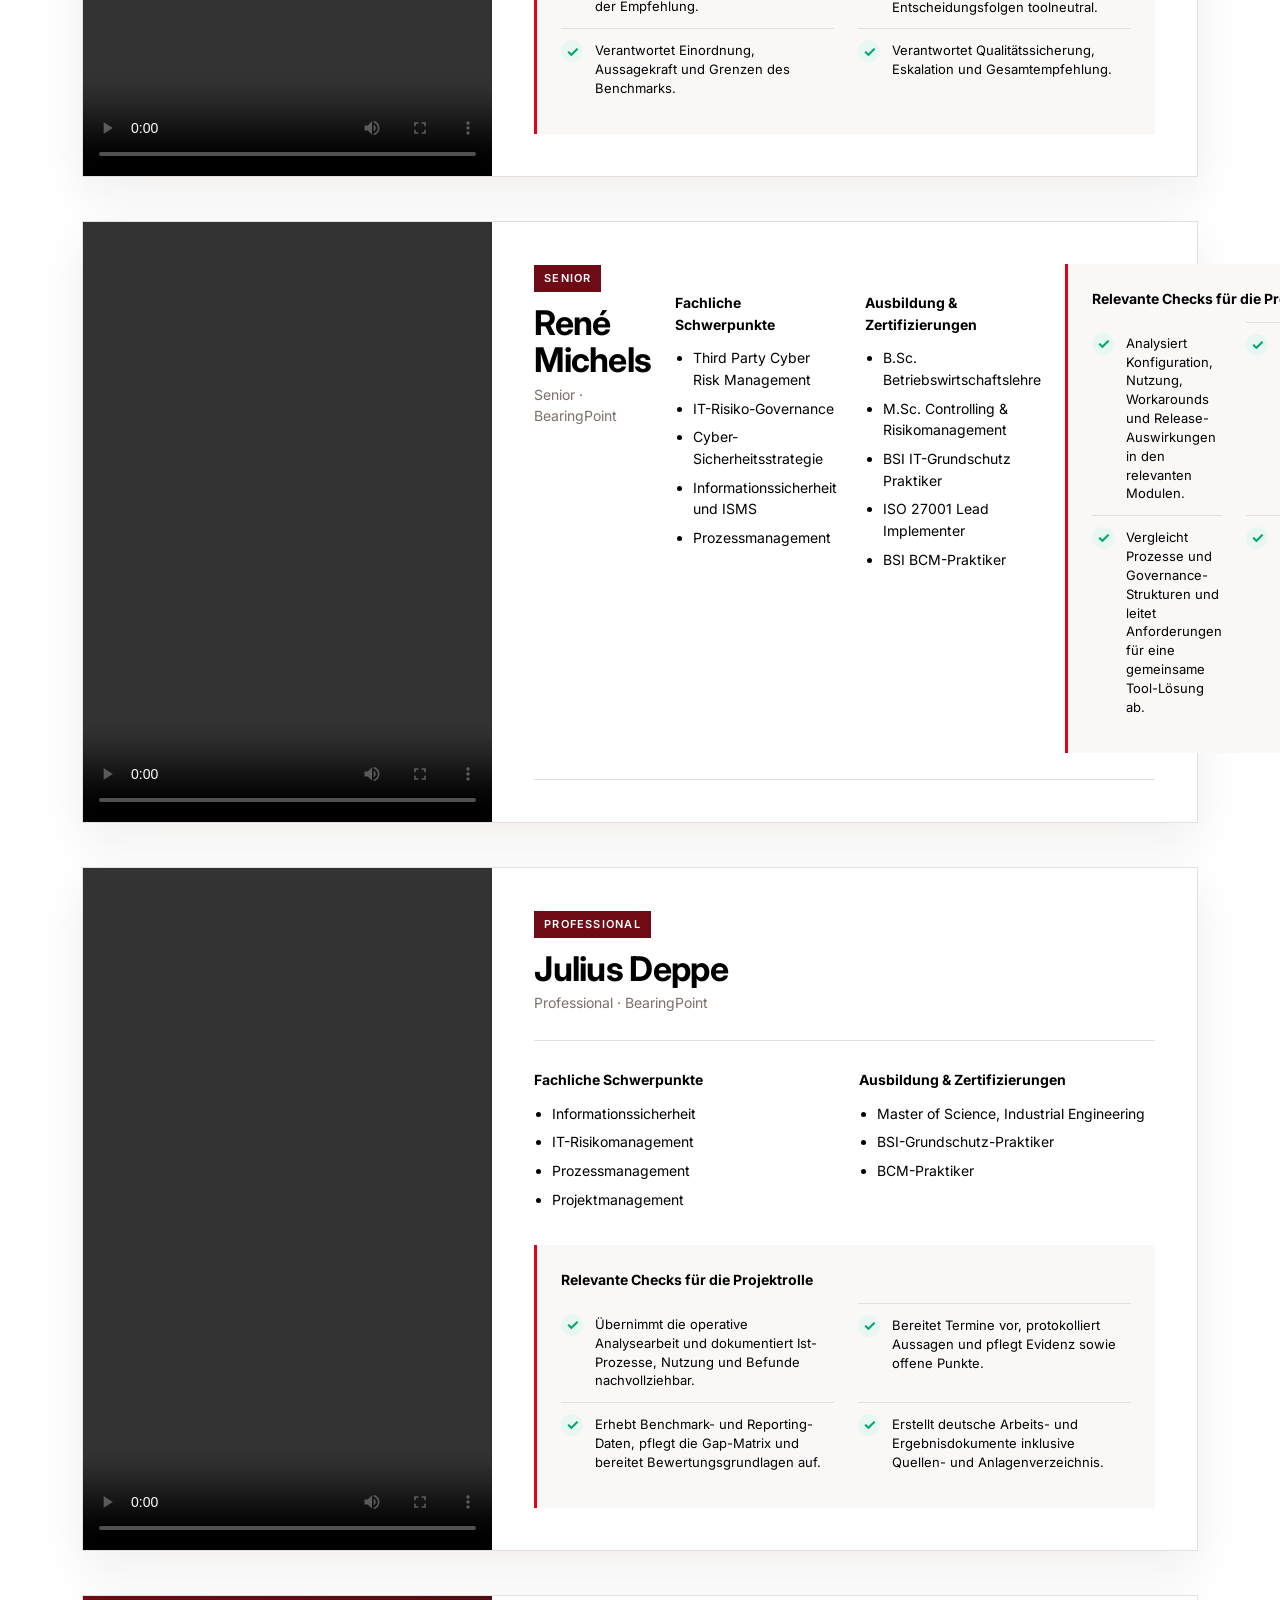
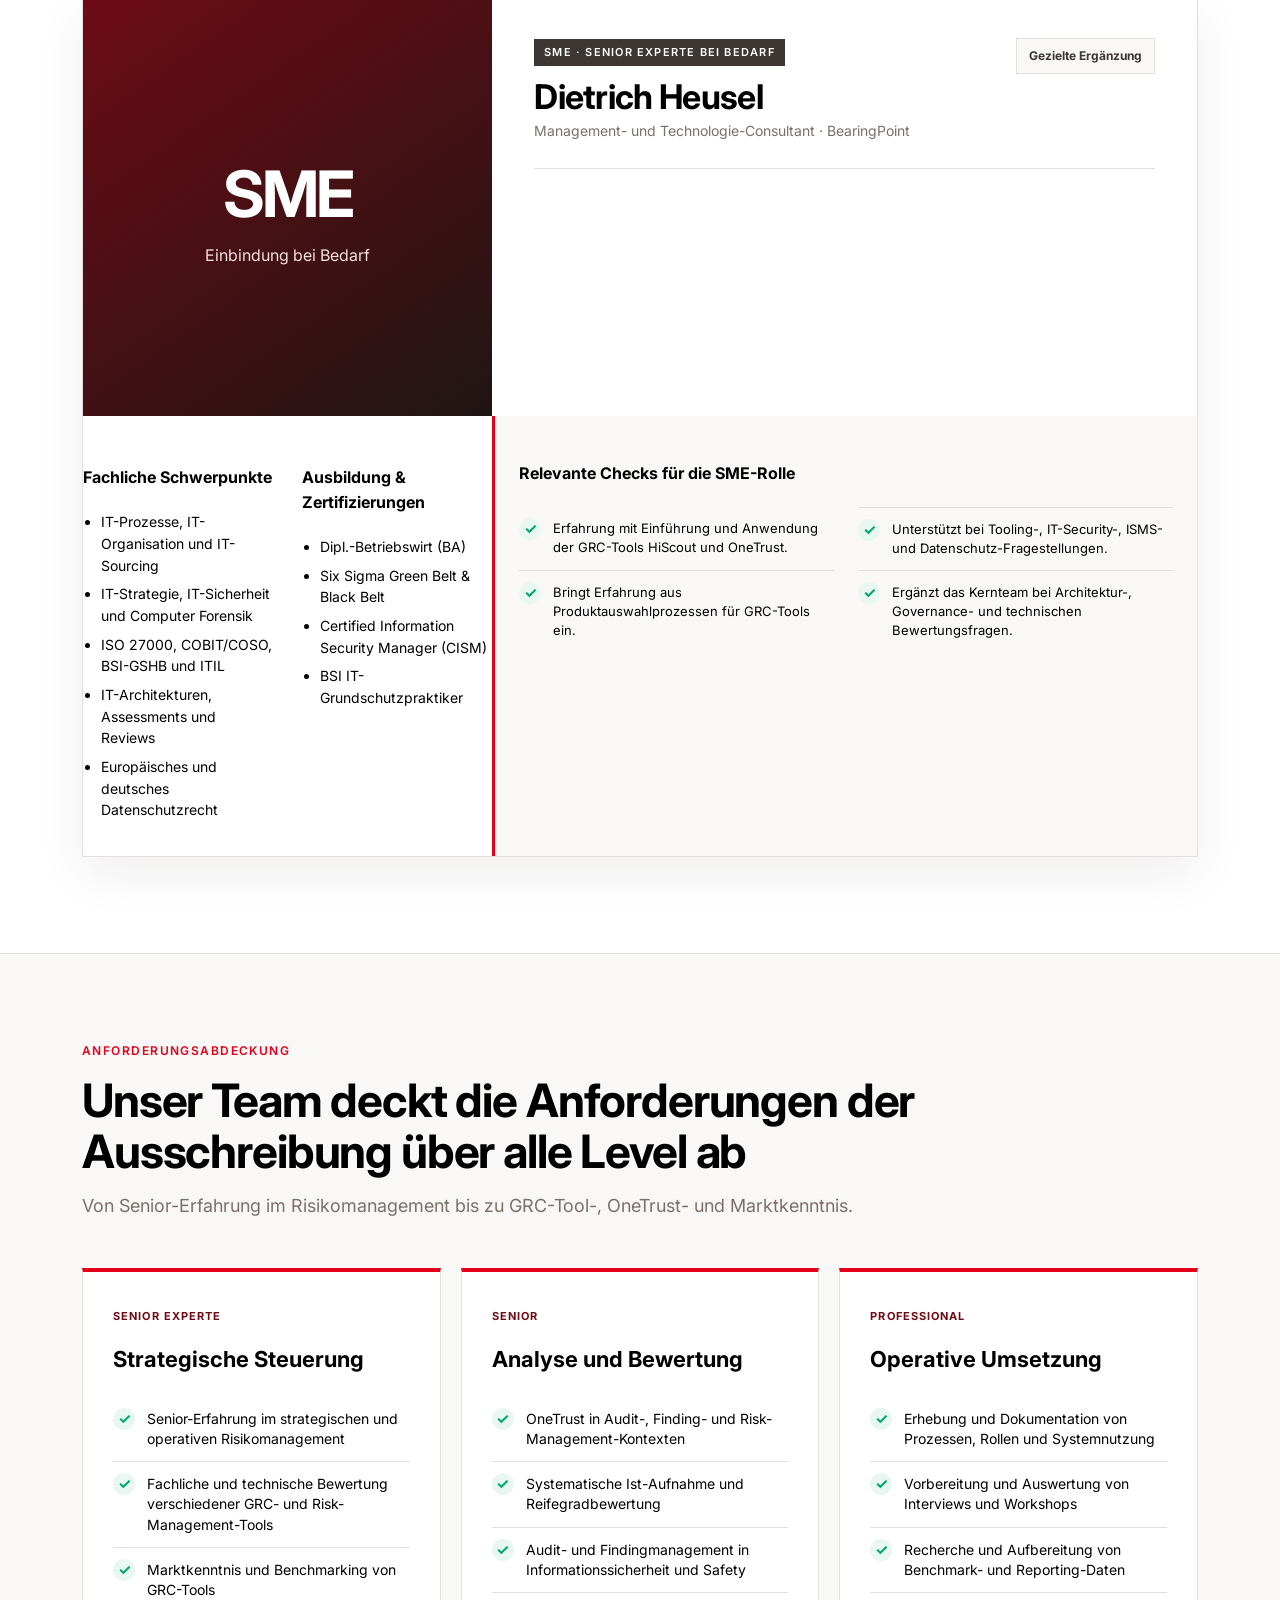
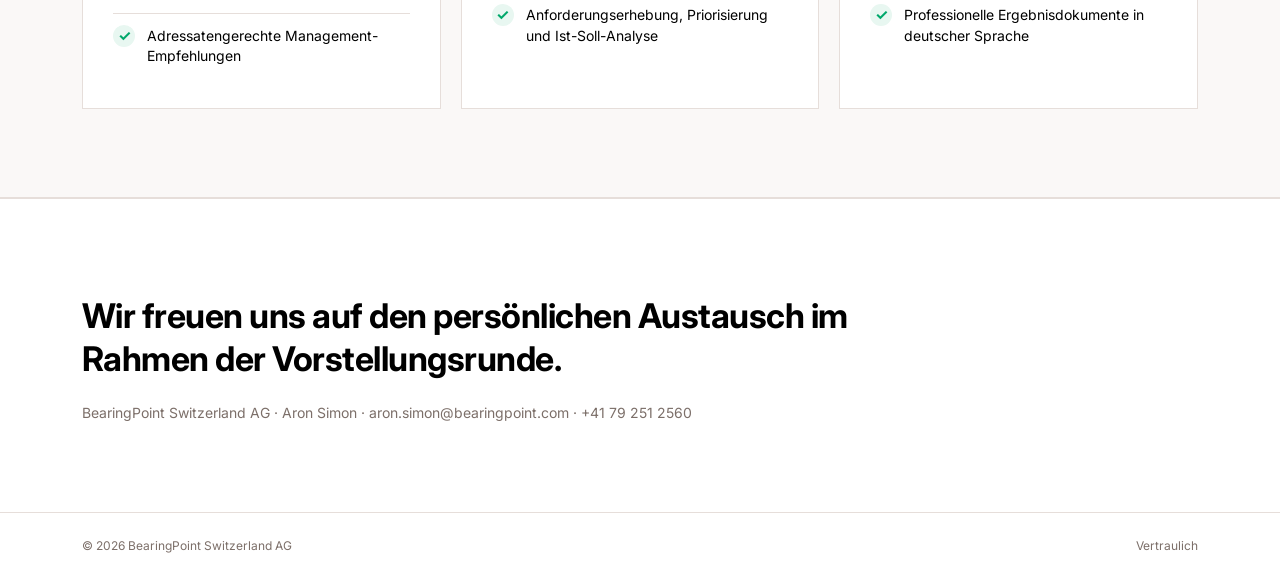
==== commit 6353009d: "Fix HTML structure by closing div tags" ====
--- a/index.html
+++ b/index.html
@@ -67,6 +67,7 @@
                 <h3>René Knoblich</h3>
                 <p class="role-subline">Senior Manager · BearingPoint</p>
               </div>
+              </div>
 
              <div class="profile-columns">
               <div>
@@ -165,6 +166,7 @@
                 <h3>Julius Deppe</h3>
                 <p class="role-subline">Professional · BearingPoint</p>
               </div>
+              </div>
 
             <div class="profile-columns">
               <div>
@@ -213,6 +215,7 @@
                 <p class="role-subline">Management- und Technologie-Consultant · BearingPoint</p>
               </div>
               <span class="fit-badge fit-badge--optional">Gezielte Ergänzung</span>
+            </div>
             </div>
 
             <div class="profile-columns">
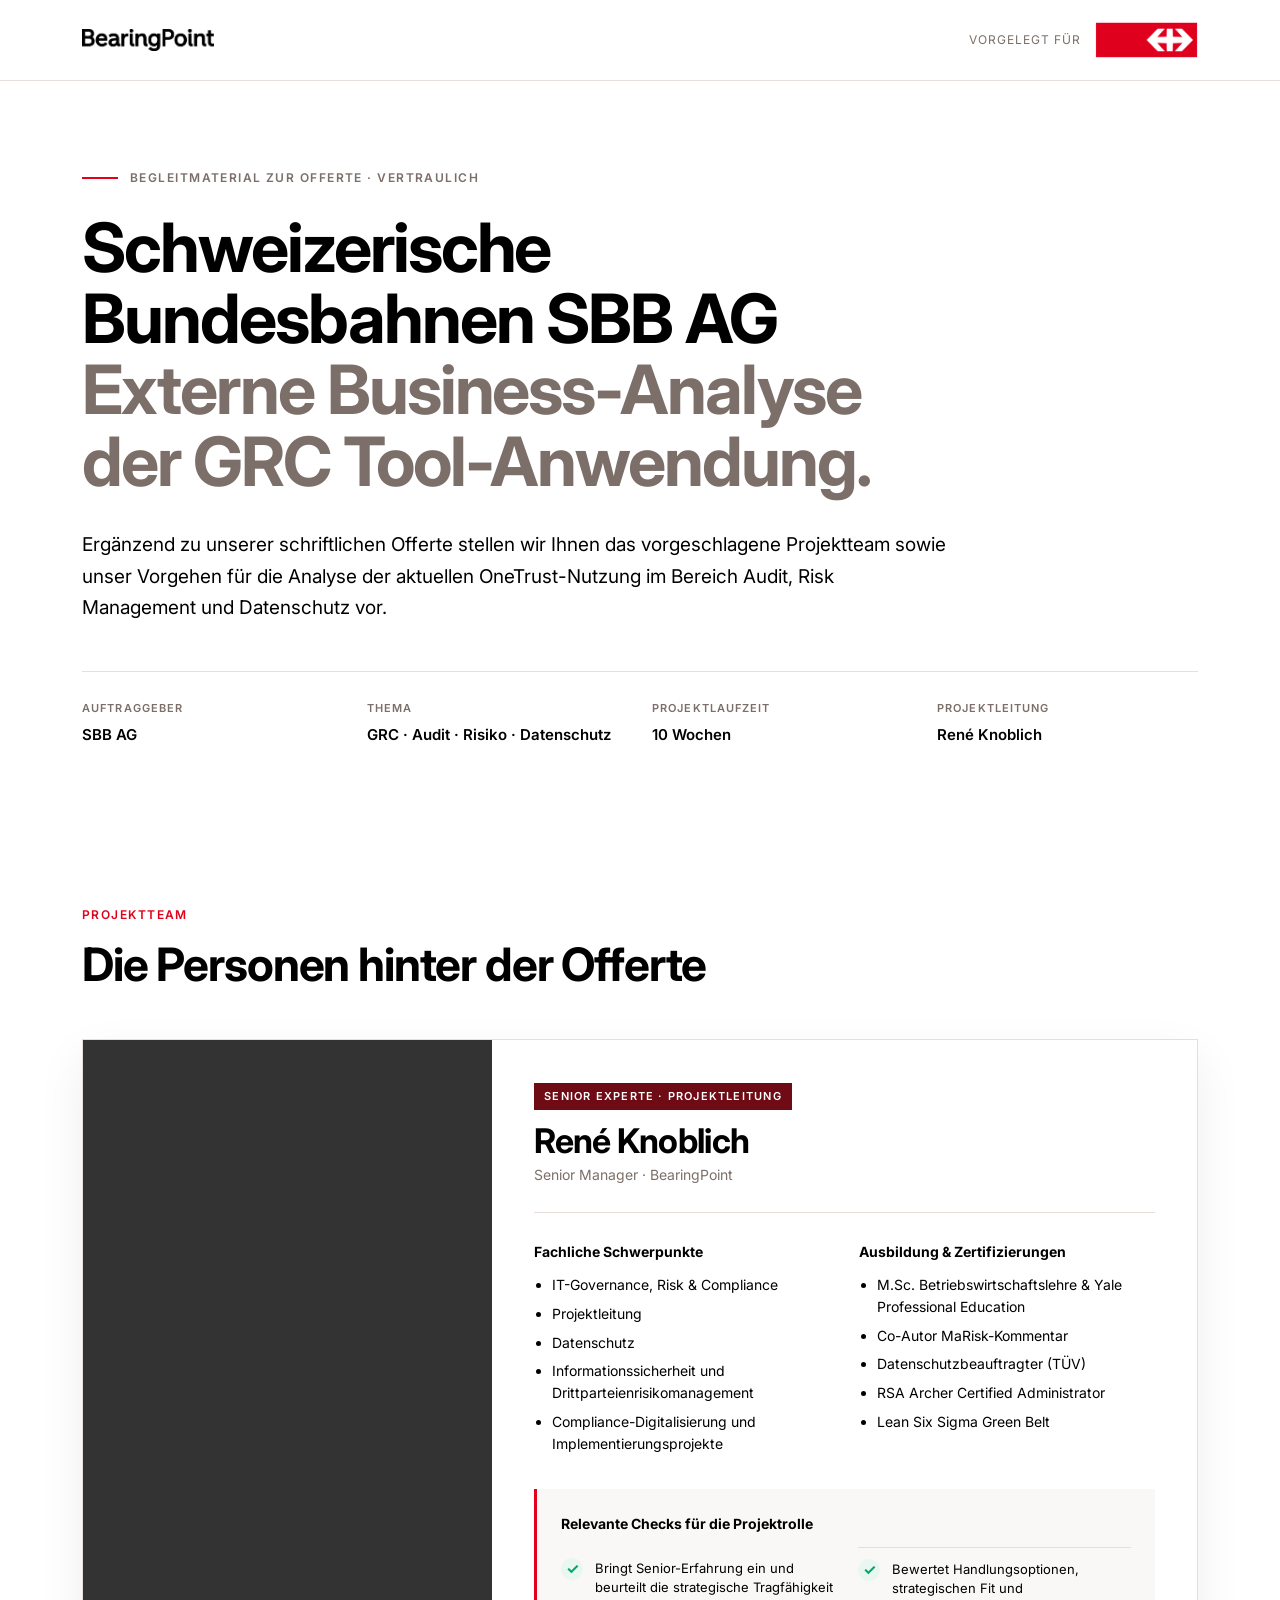
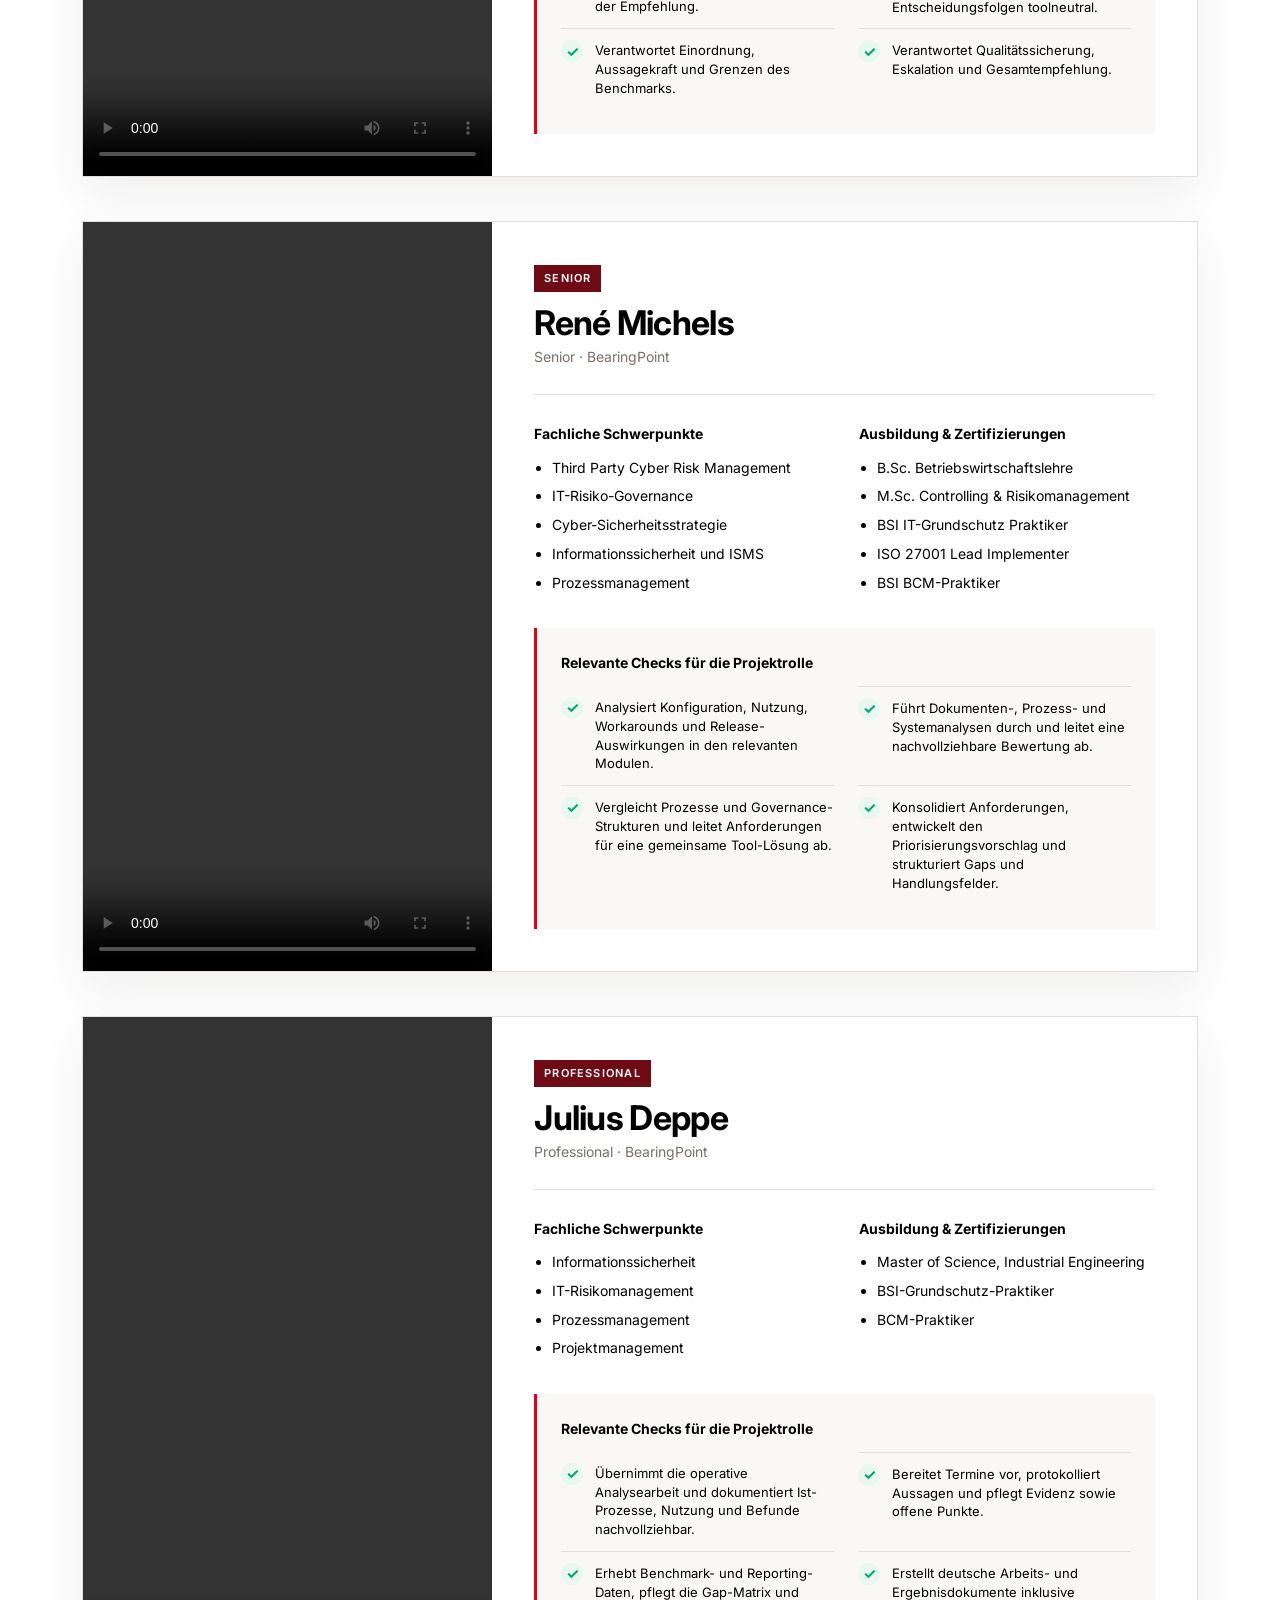
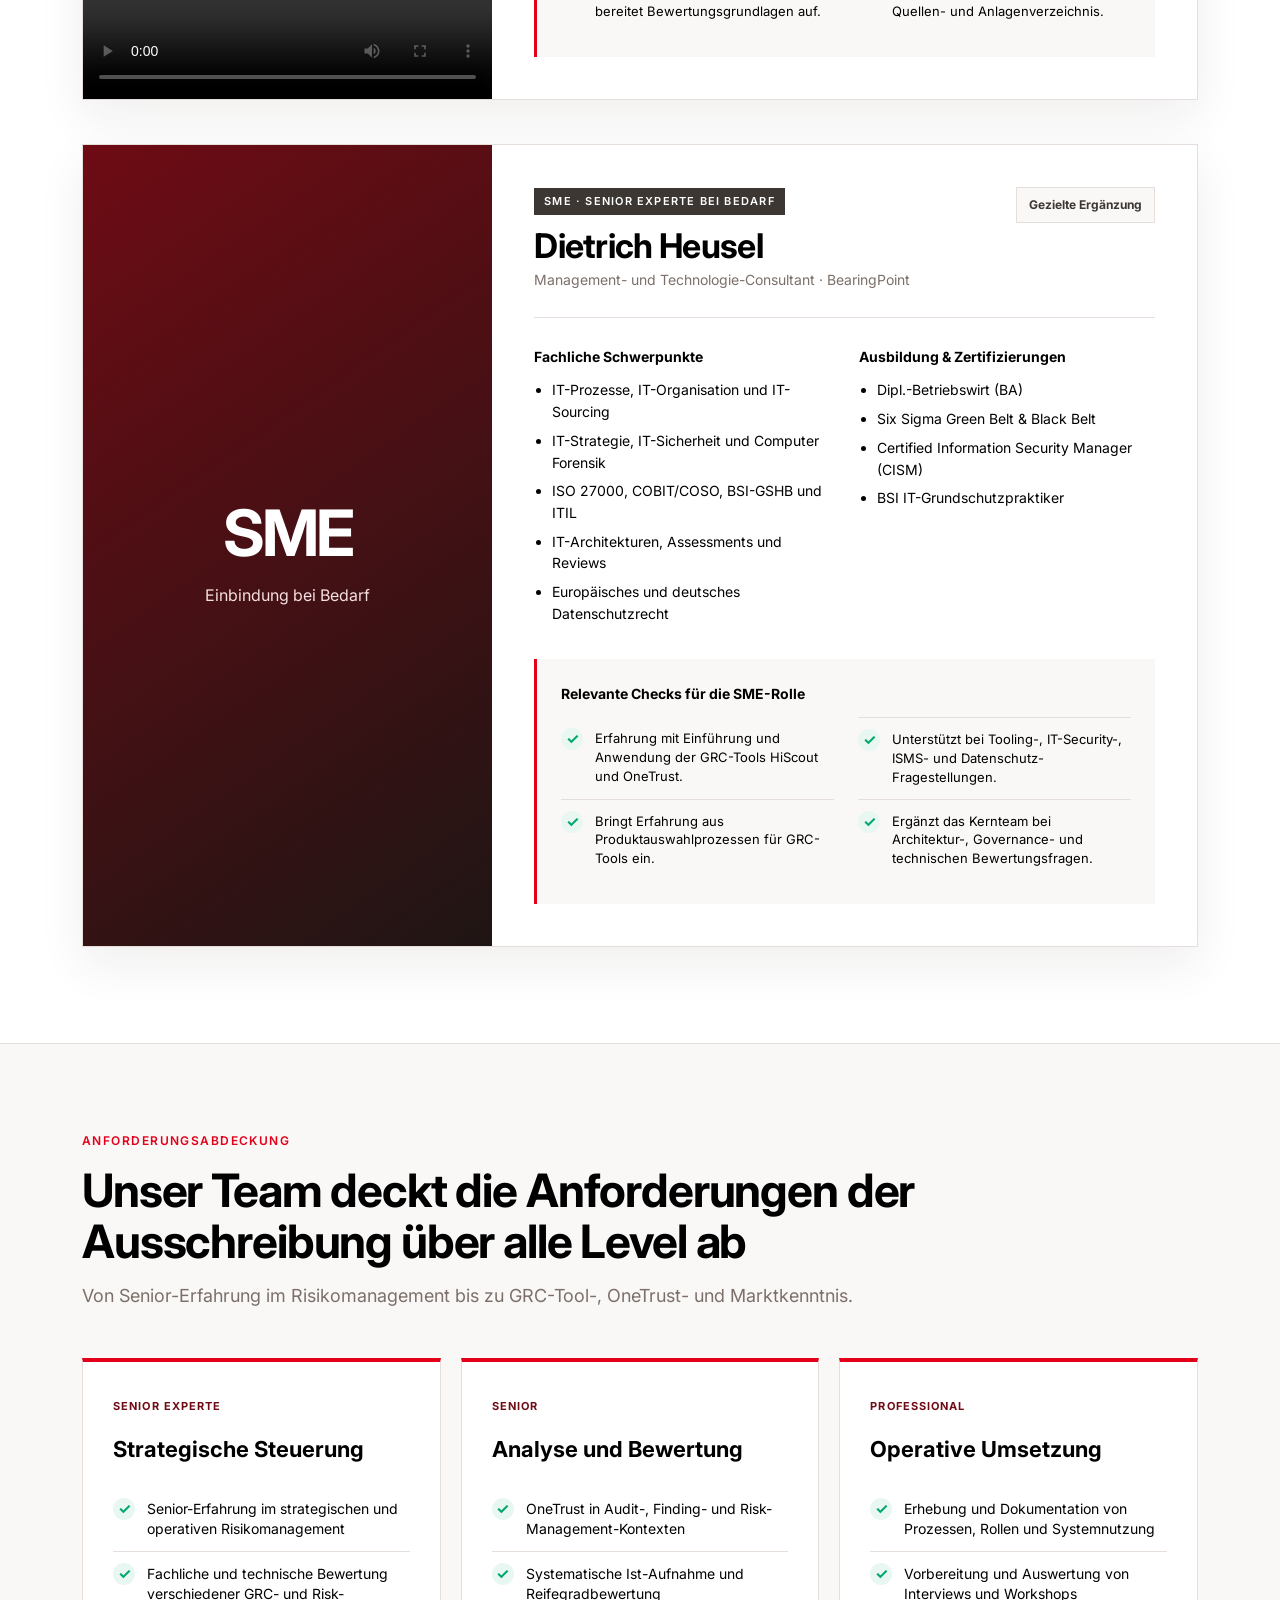
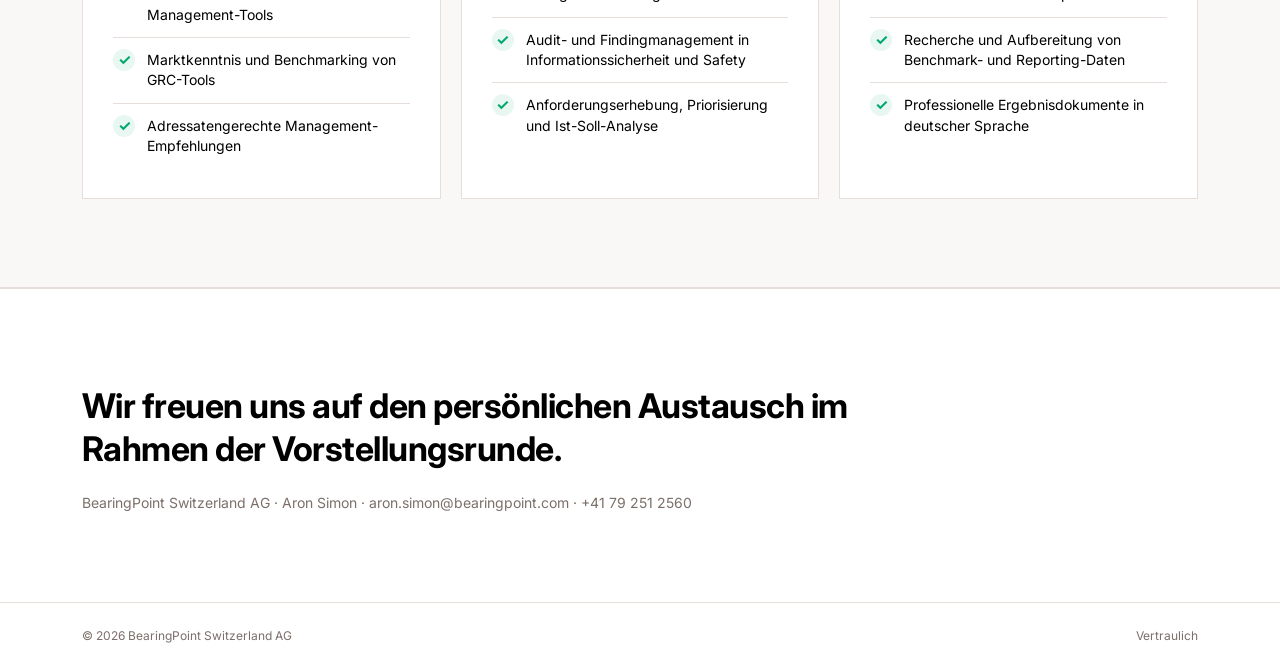
==== commit eedfb430: "Update index.html" ====
--- a/index.html
+++ b/index.html
@@ -47,7 +47,7 @@
       </div>
     </section>
 
-    <section class="team">
+ <section class="team">
       <div class="container">
         <div class="section-intro">
           <p class="section-kicker">Projektteam</p>
@@ -67,9 +67,9 @@
                 <h3>René Knoblich</h3>
                 <p class="role-subline">Senior Manager · BearingPoint</p>
               </div>
-              </div>
-
-             <div class="profile-columns">
+            </div>
+
+            <div class="profile-columns">
               <div>
                 <h4>Fachliche Schwerpunkte</h4>
                 <ul class="simple-list">
@@ -117,6 +117,7 @@
                 <h3>René Michels</h3>
                 <p class="role-subline">Senior · BearingPoint</p>
               </div>
+            </div>
 
             <div class="profile-columns">
               <div>
@@ -166,7 +167,8 @@
                 <h3>Julius Deppe</h3>
                 <p class="role-subline">Professional · BearingPoint</p>
               </div>
-              </div>
+
+            </div>
 
             <div class="profile-columns">
               <div>
@@ -216,7 +218,6 @@
               </div>
               <span class="fit-badge fit-badge--optional">Gezielte Ergänzung</span>
             </div>
-            </div>
 
             <div class="profile-columns">
               <div>
@@ -253,6 +254,7 @@
         </article>
       </div>
     </section>
+
     
         <section class="requirements-overview">
       <div class="container">
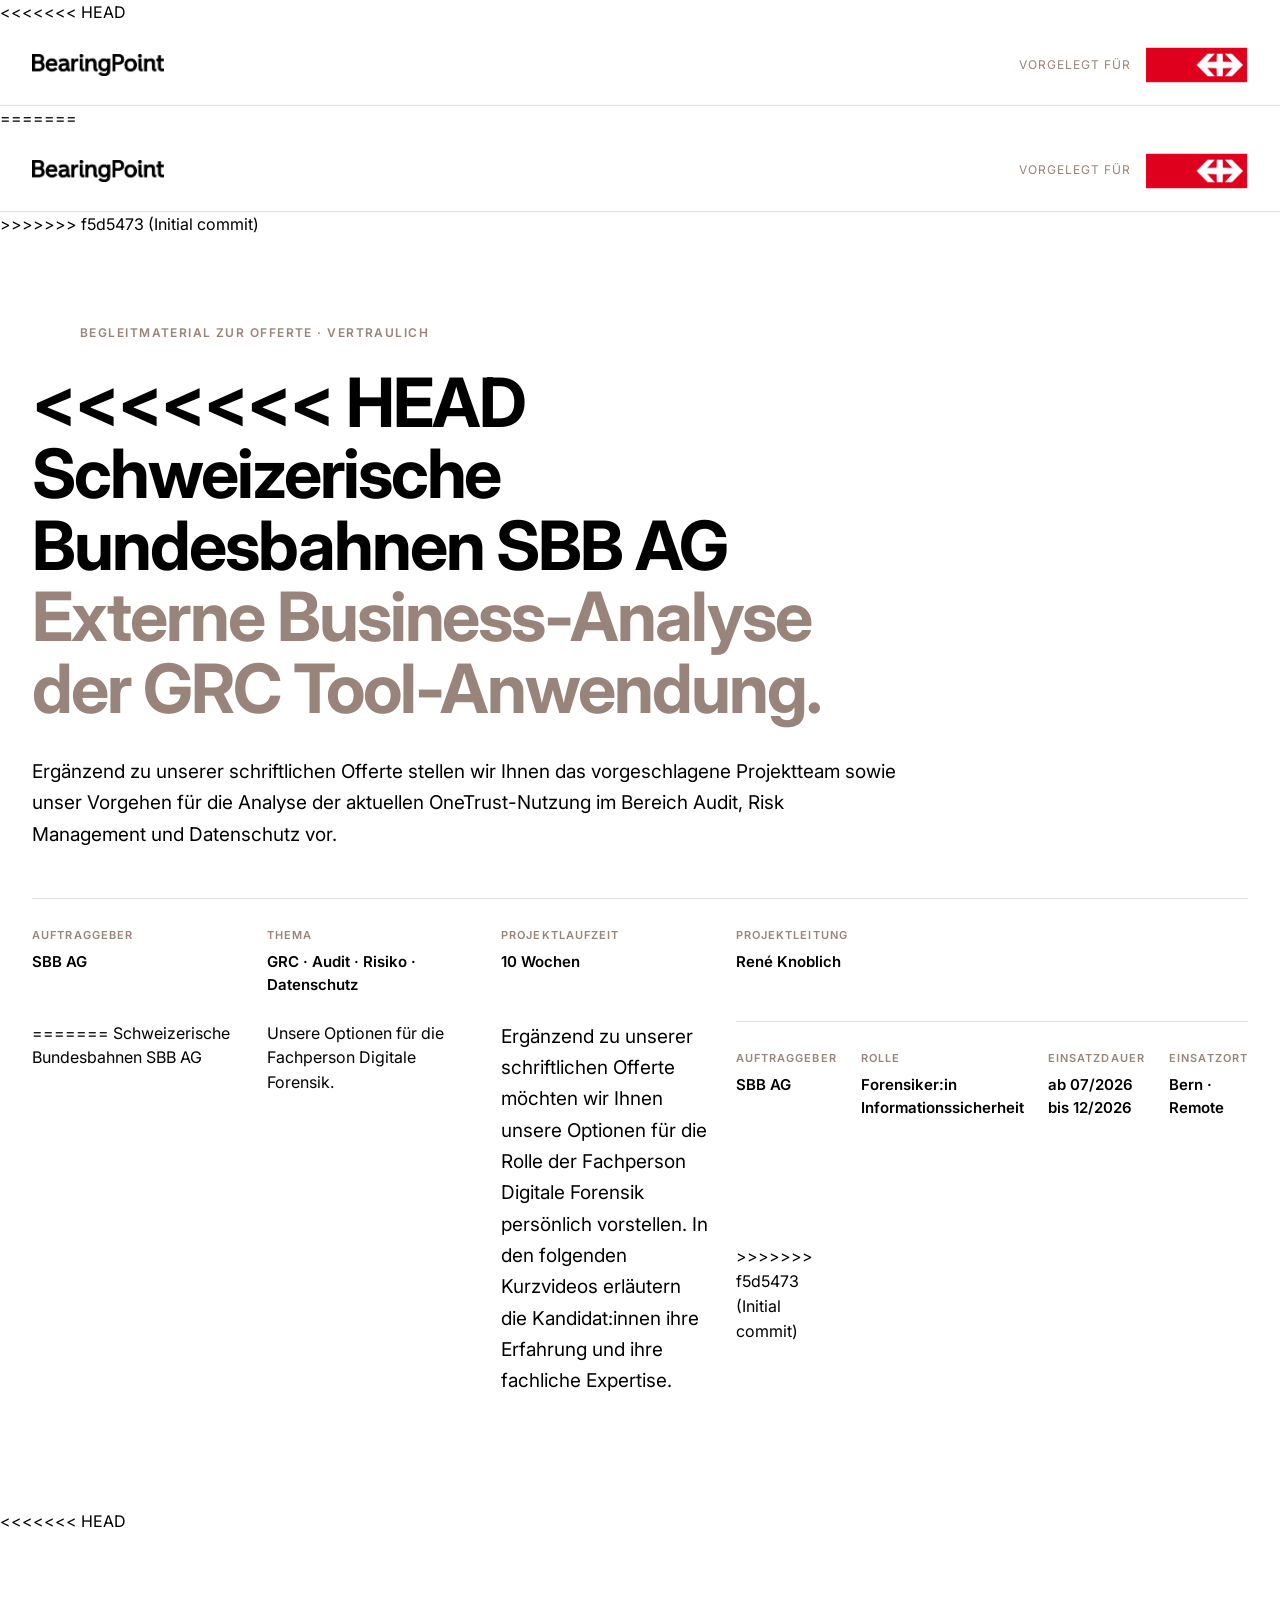
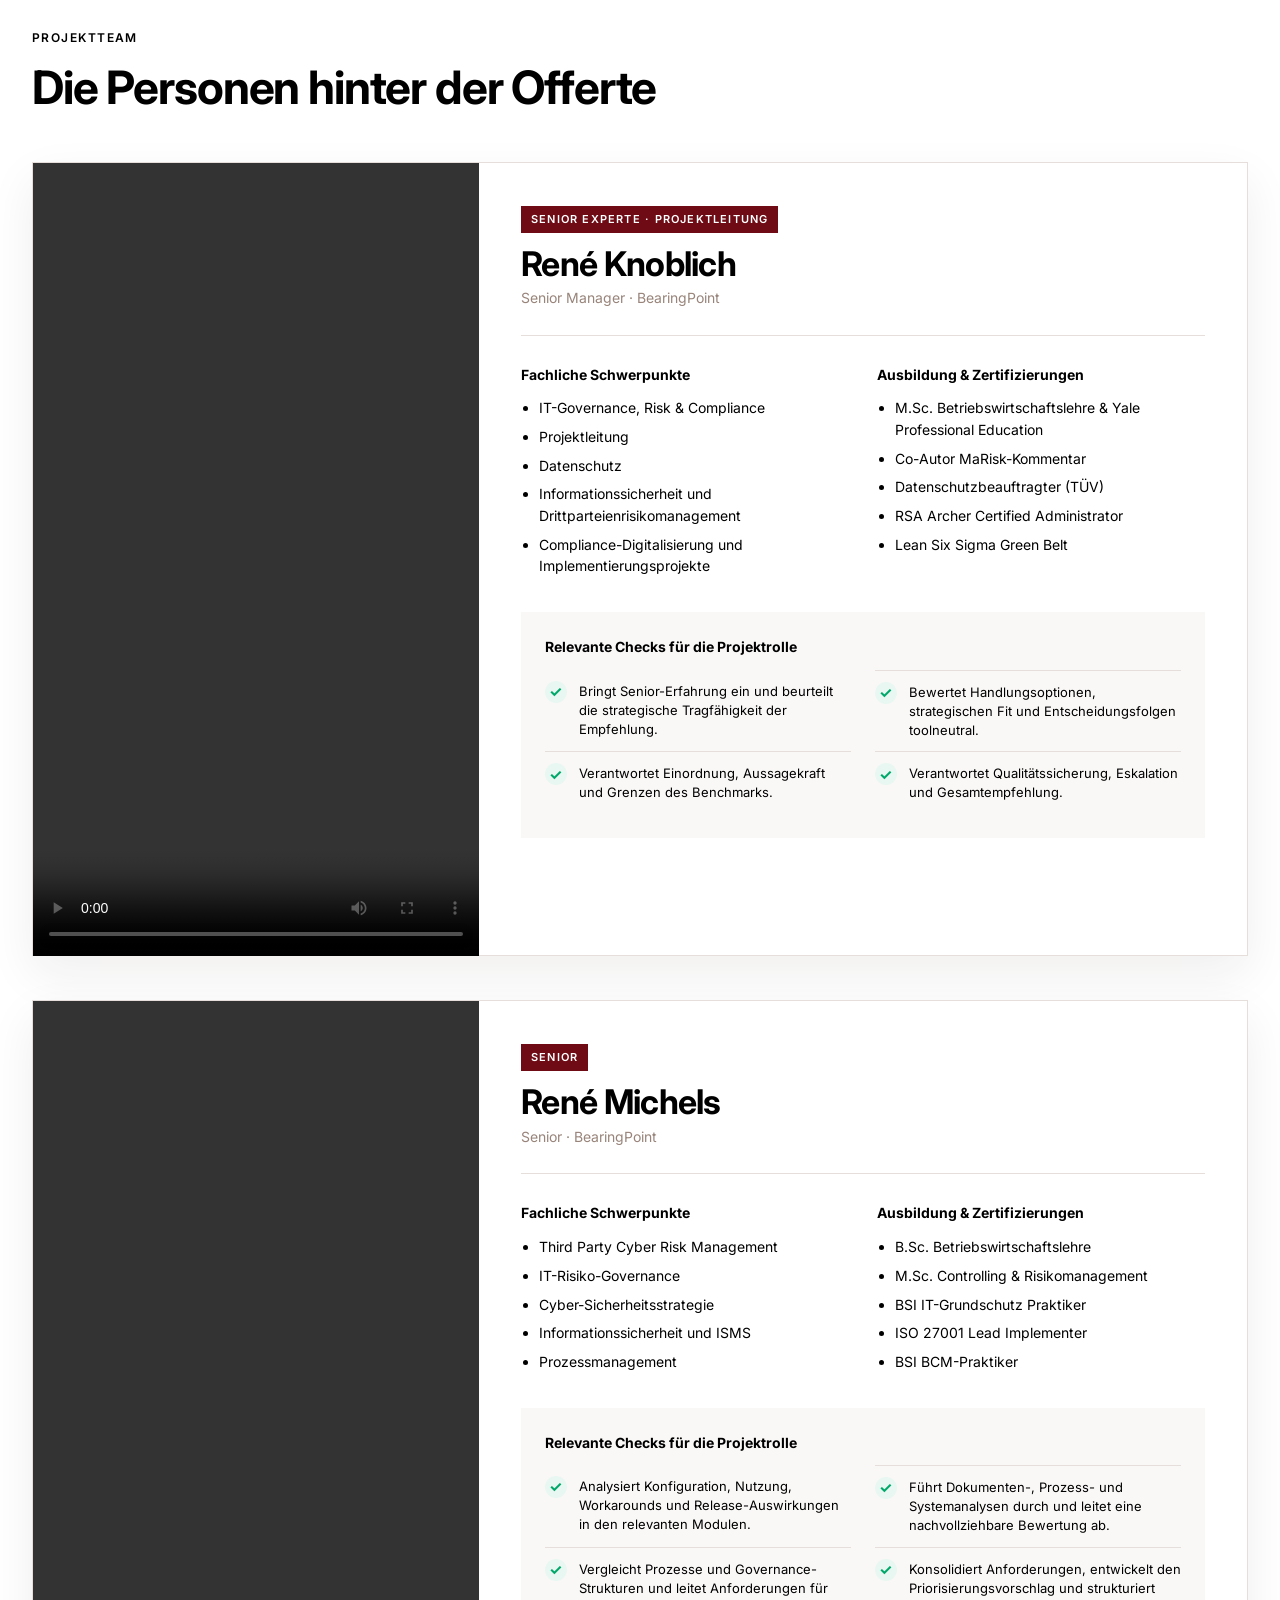
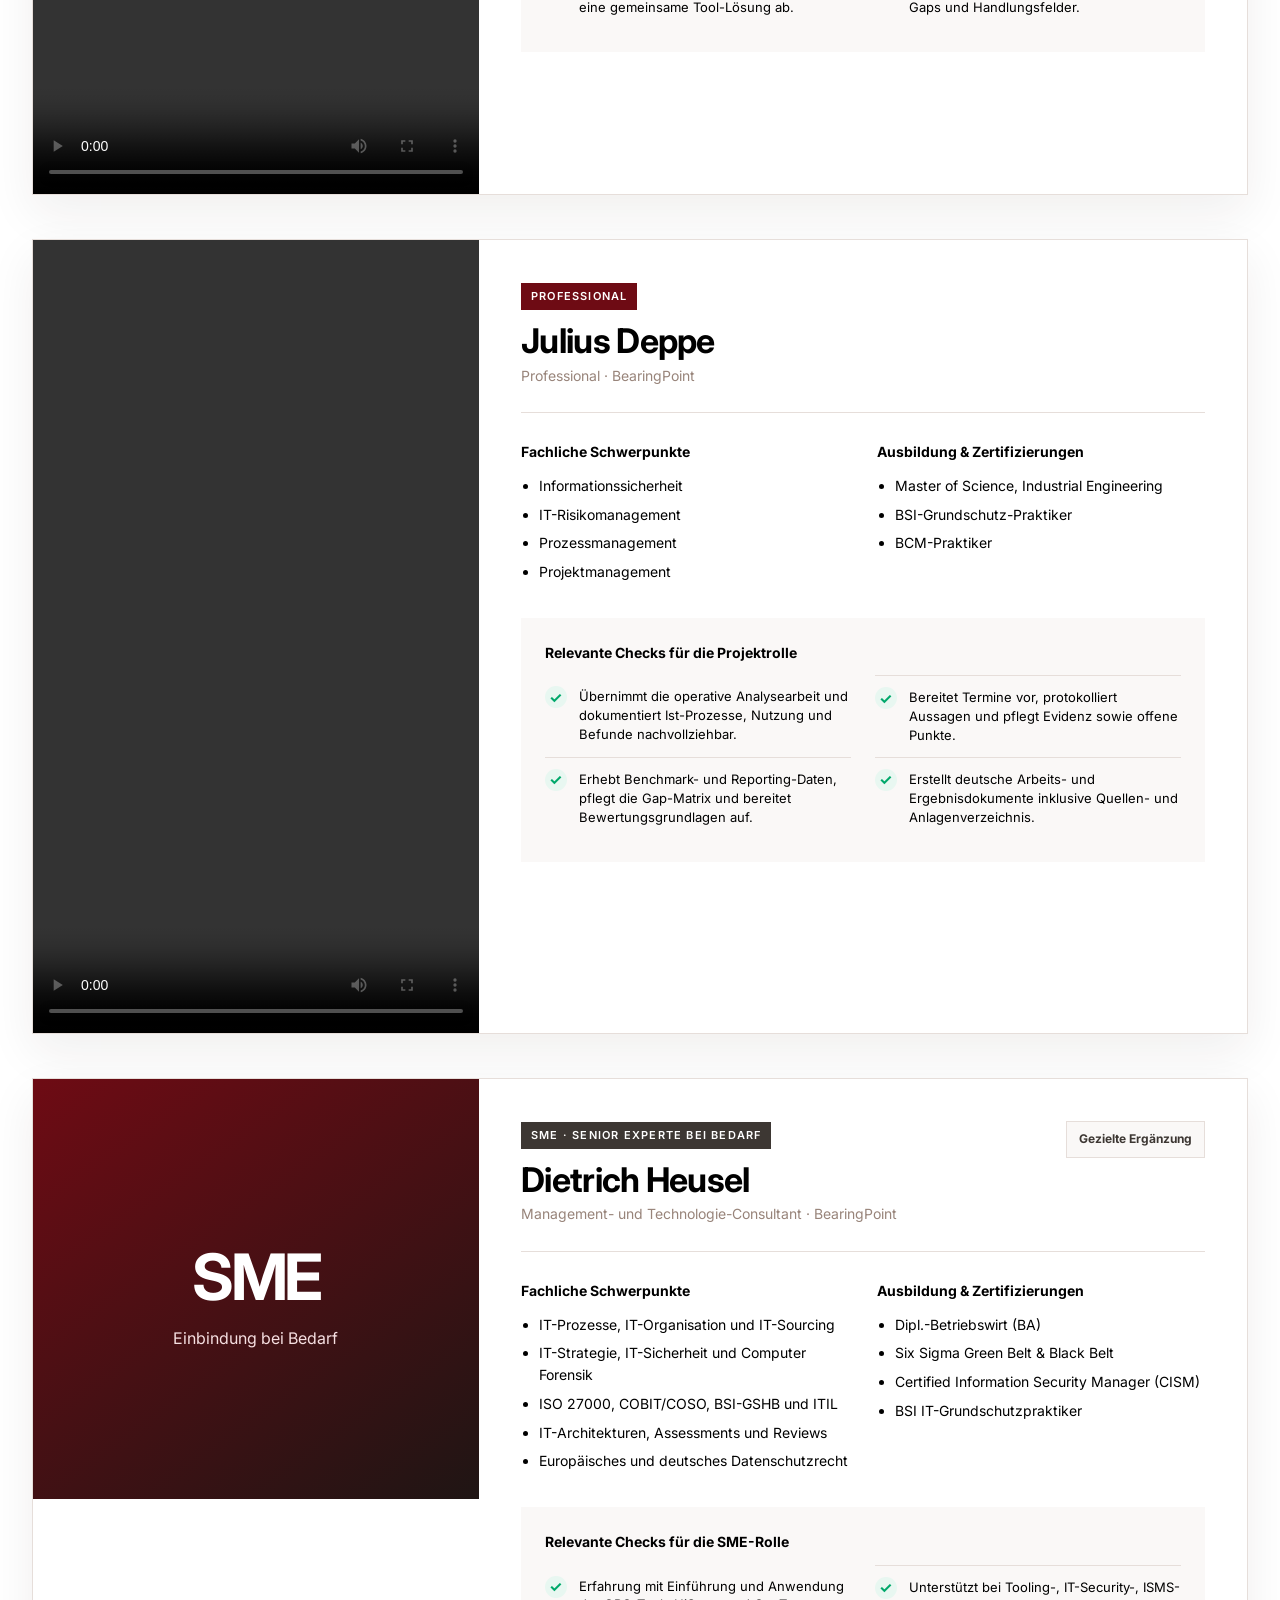
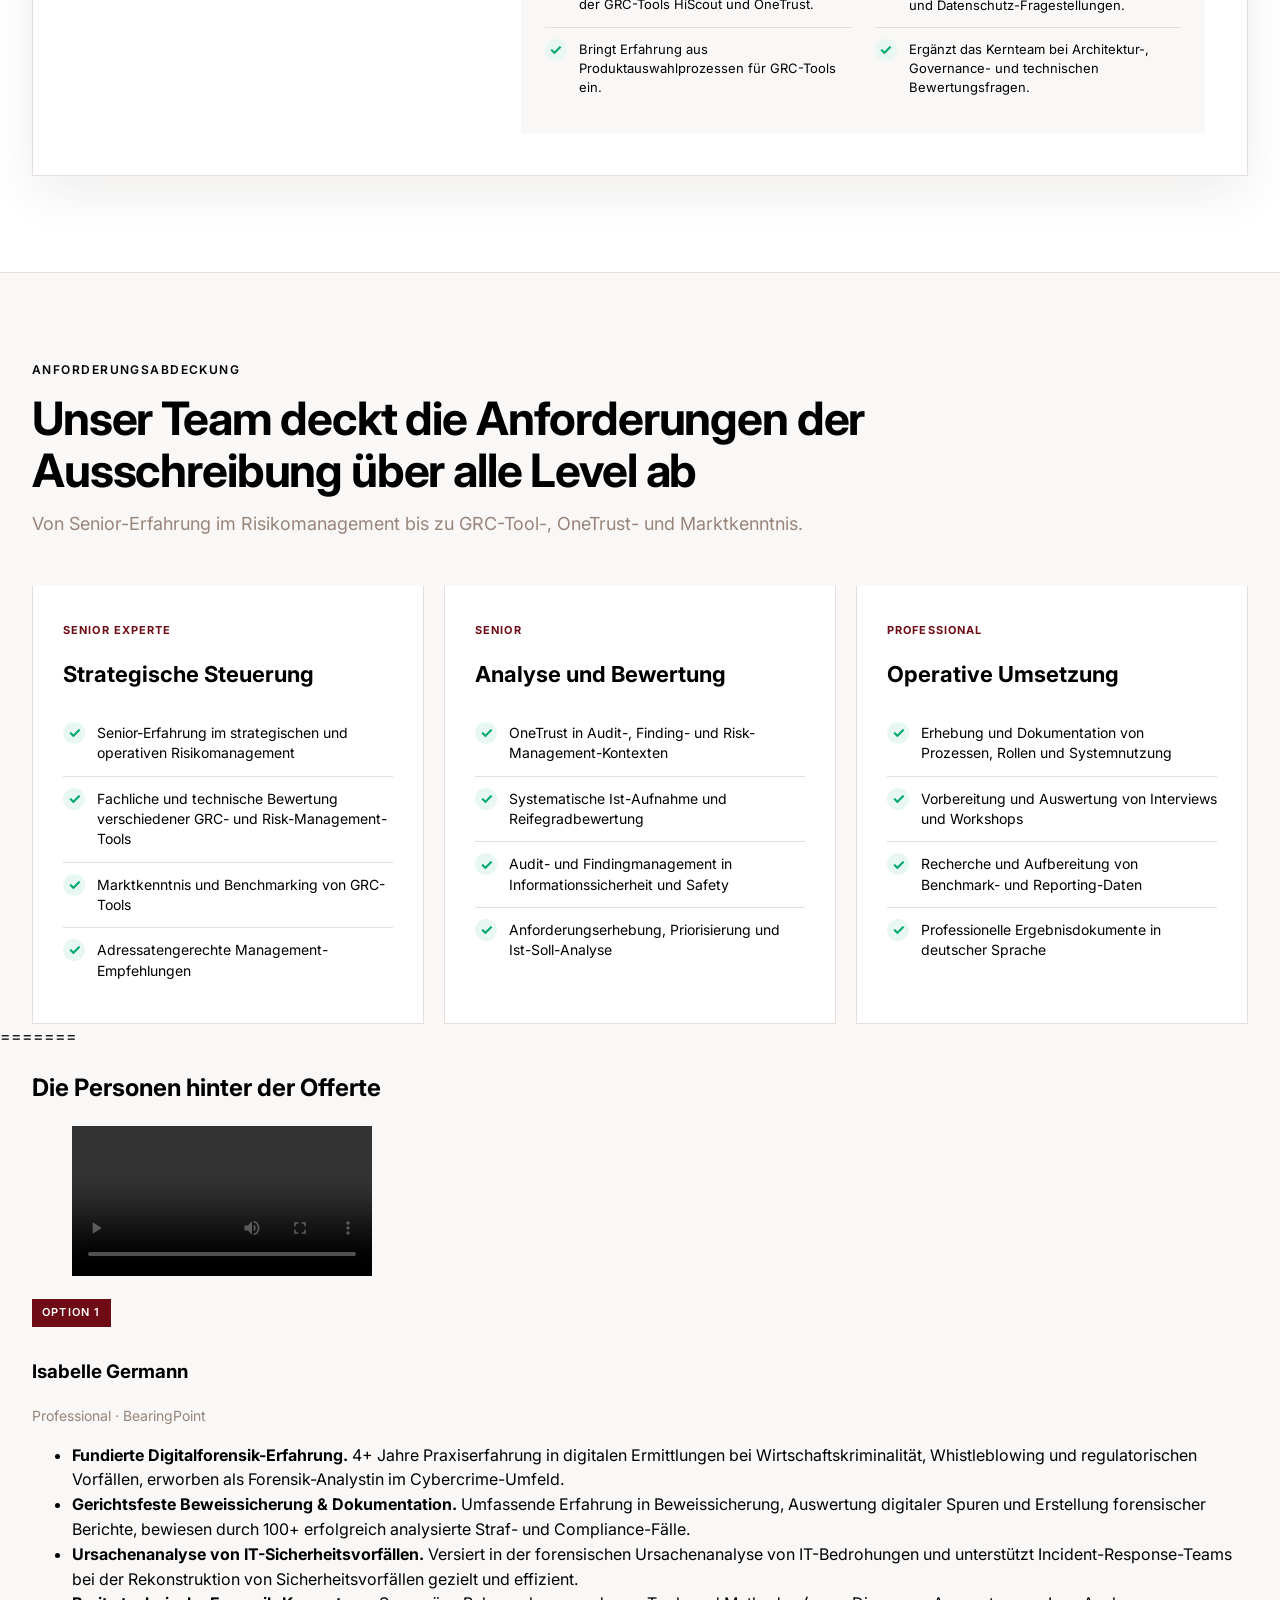
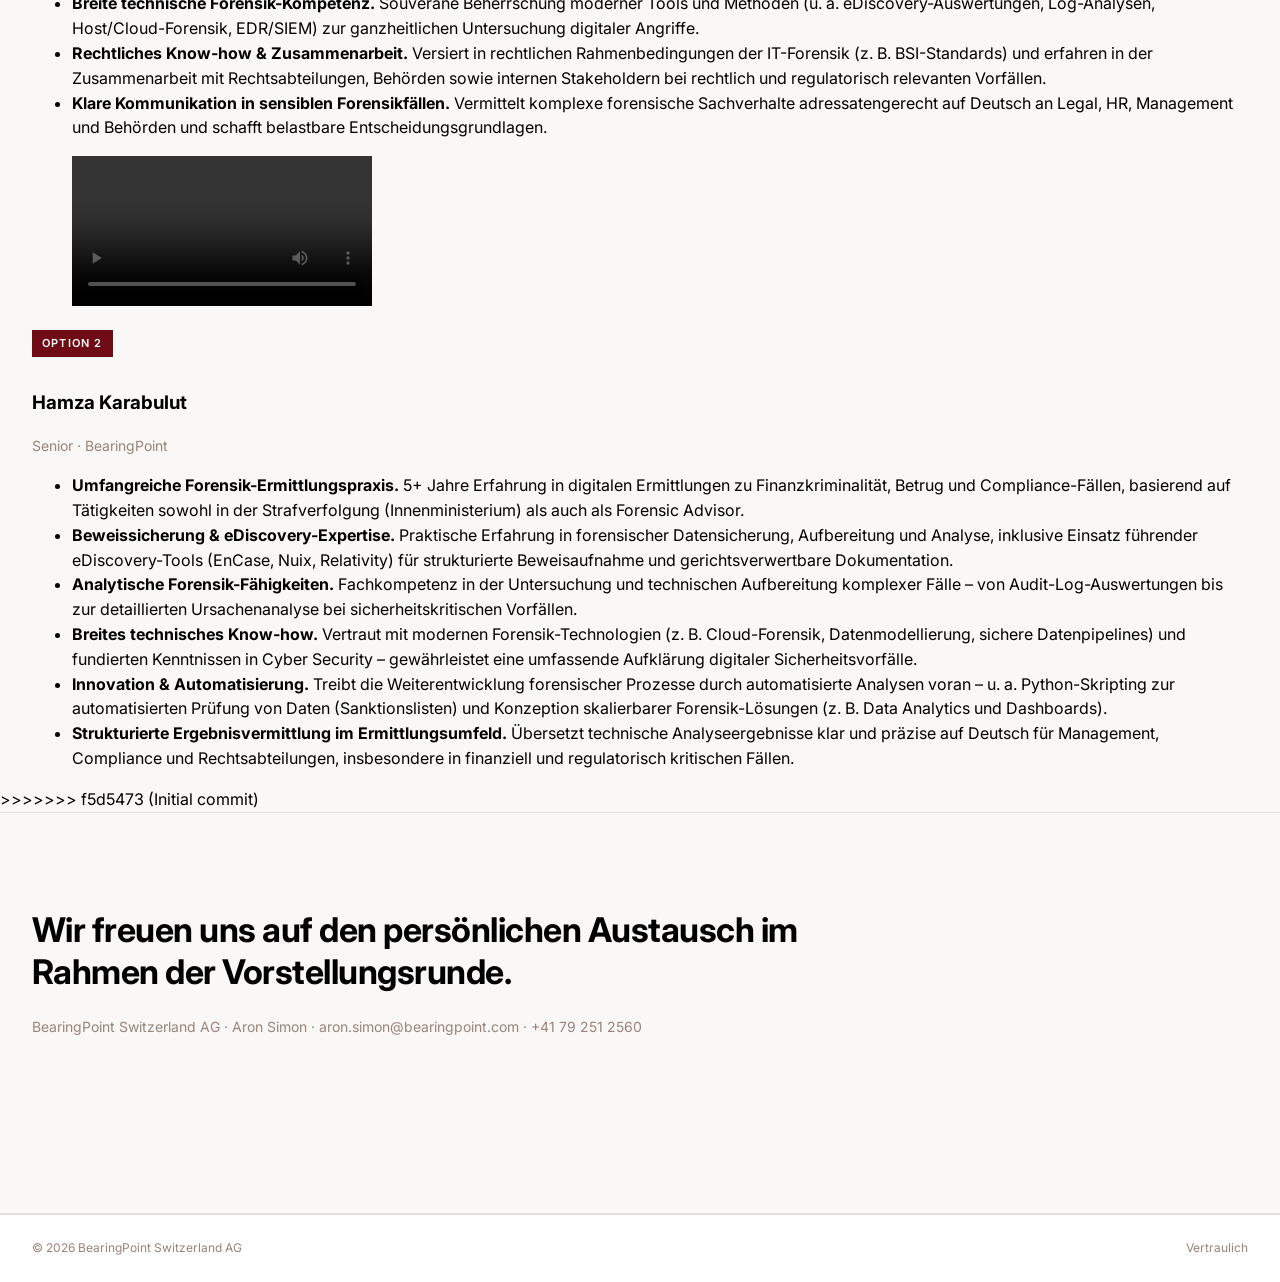
==== commit 0315654c: "Update website and replace team videos" ====
--- a/index.html
+++ b/index.html
@@ -3,6 +3,7 @@
 <head>
   <meta charset="utf-8" />
   <meta name="viewport" content="width=device-width, initial-scale=1" />
+<<<<<<< HEAD
   <title>Externe Business-Analyse GRC | BearingPoint für die SBB AG</title>
   <meta name="description" content="Externe Business-Analyse der OneTrust-Nutzung im Bereich Audit, Risk Management und Datenschutz." />
   <link rel="icon" href="/favicon.svg?v=2" type="image/svg+xml" />
@@ -23,6 +24,38 @@
       </div>
     </div>
   </header>
+=======
+  <title> Forensiker:in Informationssicherheit | BearingPoint für die Schweizerischen Bundesbahnen SBB AG </title>
+  <meta
+    name="description"
+    content="Ergänzendes Video-Format zur Offerte."
+  />
+  <link rel="icon" href="/favicon.svg?v=2" type="image/svg+xml" />
+  <link rel="preconnect" href="https://fonts.googleapis.com" />
+  <link rel="preconnect" href="https://fonts.gstatic.com" crossorigin />
+  <link
+    href="https://fonts.googleapis.com/css2?family=Inter:wght@400;500;700&display=swap"
+    rel="stylesheet"
+  />
+  <link rel="stylesheet" href="styles.css" />
+
+<header class="site-header">
+  <div class="container header-row">
+
+    <!-- LEFT: BearingPoint -->
+    <div class="brand">
+      <img src="assets/bearingpoint-logo.png" alt="BearingPoint" />
+    </div>
+
+    <!-- RIGHT: Client -->
+    <div class="client">
+      <span class="client-label">Vorgelegt für</span>
+      <img src="assets/SBB-logo.png" alt="Schweizerische Bundesbahnen SBB AG" />
+    </div>
+
+  </div>
+</header>
+>>>>>>> f5d5473 (Initial commit)
 
   <main>
     <section class="hero">
@@ -32,6 +65,7 @@
           Begleitmaterial zur Offerte · Vertraulich
         </p>
         <h1>
+<<<<<<< HEAD
           Schweizerische Bundesbahnen SBB AG<br />
           <span class="muted">Externe Business-Analyse der GRC Tool-Anwendung.</span>
         </h1>
@@ -43,10 +77,39 @@
           <div><dt>Thema</dt><dd>GRC · Audit · Risiko · Datenschutz</dd></div>
           <div><dt>Projektlaufzeit</dt><dd>10 Wochen</dd></div>
           <div><dt>Projektleitung</dt><dd>René Knoblich</dd></div>
+=======
+ Schweizerische Bundesbahnen SBB AG<br />
+  <span class="muted">Unsere Optionen für die Fachperson Digitale Forensik.</span>
+</h1>
+
+<p class="lead">
+Ergänzend zu unserer schriftlichen Offerte möchten wir Ihnen unsere Optionen für die Rolle der Fachperson Digitale Forensik persönlich vorstellen. 
+  In den folgenden Kurzvideos erläutern die Kandidat:innen ihre Erfahrung und ihre fachliche Expertise.
+</p>
+
+        <dl class="meta">
+          <div>
+            <dt>Auftraggeber</dt>
+            <dd>SBB AG</dd>
+          </div>
+          <div>
+            <dt>Rolle</dt>
+            <dd>Forensiker:in Informationssicherheit</dd>
+          </div>
+          <div>
+            <dt>Einsatzdauer</dt>
+            <dd>ab 07/2026 bis 12/2026</dd>
+          </div>
+          <div>
+            <dt>Einsatzort</dt>
+            <dd>Bern · Remote</dd>
+          </div>
+>>>>>>> f5d5473 (Initial commit)
         </dl>
       </div>
     </section>
 
+<<<<<<< HEAD
  <section class="team">
       <div class="container">
         <div class="section-intro">
@@ -156,7 +219,7 @@
 
         <article class="profile-card">
           <div class="profile-media">
-            <video controls preload="metadata" src="https://github.com/franziklb/GRC-Offerte-SBB-/raw/refs/heads/main/Julius-Deppe.mp4">
+            <video controls preload="metadata" src="https://github.com/franziklb/GRC-Offerte-SBB-/raw/refs/heads/main/Julius%20Deppe.mp4">
               Ihr Browser unterstützt das Video-Tag nicht.
             </video>
           </div>
@@ -299,6 +362,87 @@
           </article>
         </div>
       </div>
+=======
+    <section class="videos">
+      <div class="container">
+        <h2>Die Personen hinter der Offerte</h2>
+     
+      <article class="video-block">
+        <figure class="video-frame">
+          <video
+            controls
+            preload="metadata"
+            src="https://github.com/franziklb/SBB-Digital-Forensic-/raw/refs/heads/main/VideoIsabelle.mp4">
+            Ihr Browser unterstützt das Video-Tag nicht.
+          </video>
+        </figure>
+        
+          <div class="video-body">
+            <p class="role-label">Option 1</p>
+          <h3>Isabelle Germann</h3>
+<p class="role-subline">Professional · BearingPoint</p>
+<ul class="bullets">
+  <li>
+    <strong>Fundierte Digitalforensik-Erfahrung.</strong> 4+ Jahre Praxiserfahrung in digitalen Ermittlungen bei Wirtschaftskriminalität, Whistleblowing und regulatorischen Vorfällen, erworben als Forensik-Analystin im Cybercrime-Umfeld.
+  </li>
+  <li>
+    <strong>Gerichtsfeste Beweissicherung &amp; Dokumentation.</strong> Umfassende Erfahrung in Beweissicherung, Auswertung digitaler Spuren und Erstellung forensischer Berichte, bewiesen durch 100+ erfolgreich analysierte Straf- und Compliance-Fälle.
+  </li>
+  <li>
+    <strong>Ursachenanalyse von IT-Sicherheitsvorfällen.</strong> Versiert in der forensischen Ursachenanalyse von IT-Bedrohungen und unterstützt Incident-Response-Teams bei der Rekonstruktion von Sicherheitsvorfällen gezielt und effizient.
+  </li>
+  <li>
+    <strong>Breite technische Forensik-Kompetenz.</strong> Souveräne Beherrschung moderner Tools und Methoden (u. a. eDiscovery-Auswertungen, Log-Analysen, Host/Cloud-Forensik, EDR/SIEM) zur ganzheitlichen Untersuchung digitaler Angriffe.
+  </li>
+  <li>
+    <strong>Rechtliches Know-how &amp; Zusammenarbeit.</strong> Versiert in rechtlichen Rahmenbedingungen der IT-Forensik (z. B. BSI-Standards) und erfahren in der Zusammenarbeit mit Rechtsabteilungen, Behörden sowie internen Stakeholdern bei rechtlich und regulatorisch relevanten Vorfällen.
+  </li>
+  <li>
+    <strong>Klare Kommunikation in sensiblen Forensikfällen.</strong> Vermittelt komplexe forensische Sachverhalte adressatengerecht auf Deutsch an Legal, HR, Management und Behörden und schafft belastbare Entscheidungsgrundlagen.
+  </li>
+</ul>
+          </div>
+        </article>
+
+
+        <article class="video-block">
+          <figure class="video-frame">
+            <video
+              controls
+              preload="metadata"
+              src="https://github.com/franziklb/SBB-Digital-Forensic-/raw/refs/heads/main/VideoHamza.mp4">
+              Ihr Browser unterstützt das Video-Tag nicht.
+            </video>
+          </figure>
+          <div class="video-body">
+            <p class="role-label">Option 2</p>
+        <h3>Hamza Karabulut</h3>
+<p class="role-subline">Senior · BearingPoint</p>
+<ul class="bullets">
+  <li>
+    <strong>Umfangreiche Forensik-Ermittlungspraxis.</strong> 5+ Jahre Erfahrung in digitalen Ermittlungen zu Finanzkriminalität, Betrug und Compliance-Fällen, basierend auf Tätigkeiten sowohl in der Strafverfolgung (Innenministerium) als auch als Forensic Advisor.
+  </li>
+  <li>
+    <strong>Beweissicherung &amp; eDiscovery-Expertise.</strong> Praktische Erfahrung in forensischer Datensicherung, Aufbereitung und Analyse, inklusive Einsatz führender eDiscovery-Tools (EnCase, Nuix, Relativity) für strukturierte Beweisaufnahme und gerichtsverwertbare Dokumentation.
+  </li>
+  <li>
+    <strong>Analytische Forensik-Fähigkeiten.</strong> Fachkompetenz in der Untersuchung und technischen Aufbereitung komplexer Fälle – von Audit-Log-Auswertungen bis zur detaillierten Ursachenanalyse bei sicherheitskritischen Vorfällen.
+  </li>
+  <li>
+    <strong>Breites technisches Know-how.</strong> Vertraut mit modernen Forensik-Technologien (z. B. Cloud-Forensik, Datenmodellierung, sichere Datenpipelines) und fundierten Kenntnissen in Cyber Security – gewährleistet eine umfassende Aufklärung digitaler Sicherheitsvorfälle.
+  </li>
+  <li>
+    <strong>Innovation &amp; Automatisierung.</strong> Treibt die Weiterentwicklung forensischer Prozesse durch automatisierte Analysen voran – u. a. Python-Skripting zur automatisierten Prüfung von Daten (Sanktionslisten) und Konzeption skalierbarer Forensik-Lösungen (z. B. Data Analytics und Dashboards).
+  </li>
+  <li>
+    <strong>Strukturierte Ergebnisvermittlung im Ermittlungsumfeld.</strong> Übersetzt technische Analyseergebnisse klar und präzise auf Deutsch für Management, Compliance und Rechtsabteilungen, insbesondere in finanziell und regulatorisch kritischen Fällen.
+  </li>
+</ul>
+          </div>
+        </article>
+
+              </div>
+>>>>>>> f5d5473 (Initial commit)
     </section>
 
     <section class="closing">
--- a/styles.css
+++ b/styles.css
@@ -1,4 +1,5 @@
 :root {
+<<<<<<< HEAD
   --bp-red: #e2001a;
   --bp-deep-red: #6e0b14;
   --bp-soft-red: #fff1f2;
@@ -11,11 +12,22 @@
   --g30: #ccc1bc;
   --g50: #7c6f69;
   --g70: #3d3733;
+=======
+  --bp-red: #E2001A;
+  --bp-deep-red: #6E0B14;
+  --black: #000000;
+  --white: #FFFFFF;
+  --g10: #FAF8F7;
+  --g20: #E6DEDA;
+  --g30: #CCC1BC;
+  --g50: #98847A;
+>>>>>>> f5d5473 (Initial commit)
   --max: 1180px;
   --pad: 32px;
 }
 
 * { box-sizing: border-box; }
+<<<<<<< HEAD
 html { scroll-behavior: smooth; }
 body {
   margin: 0;
@@ -101,10 +113,10 @@
 }
 
 .team { padding: 96px 0; }
-.profile-card { display: grid; grid-template-columns: minmax(310px, .9fr) minmax(0, 1.55fr); margin-top: 44px; border: 1px solid var(--g20); background: var(--white); box-shadow: 0 18px 45px rgba(48,31,25,.07); }
+.profile-card { align-items: start; display: grid; grid-template-columns: minmax(310px, .9fr) minmax(0, 1.55fr); margin-top: 44px; border: 1px solid var(--g20); background: var(--white); box-shadow: 0 18px 45px rgba(48,31,25,.07); }
 .profile-card:first-of-type { margin-top: 0; }
-.profile-media { min-height: 100%; background: #111; }
-.profile-media video { display: block; width: 100%; height: 100%; min-height: 420px; object-fit: cover; background: #111; }
+.profile-media {background: #111; }
+.profile-media video {display: block; width: 100%; height: auto; aspect-ratio: 9 / 16; object-fit: cover; background: #111; }
 .video-placeholder { display: grid; place-items: center; min-height: 420px; background: linear-gradient(145deg, var(--bp-deep-red), #1f1514); color: var(--white); text-align: center; }
 .video-placeholder span { font-size: 64px; font-weight: 700; letter-spacing: -.05em; }
 .video-placeholder p { margin: 0; color: #f6dfe1; }
@@ -163,4 +175,274 @@
   .profile-content { padding: 22px; }
   .profile-heading h3 { font-size: 29px; }
   .footer-row { flex-direction: column; }
-}
+=======
+
+html, body {
+  margin: 0;
+  padding: 0;
+  background: var(--white);
+  color: var(--black);
+  font-family: 'Inter', -apple-system, BlinkMacSystemFont, 'Segoe UI', Roboto, sans-serif;
+  font-size: 16px;
+  line-height: 1.55;
+  -webkit-font-smoothing: antialiased;
+  -moz-osx-font-smoothing: grayscale;
+}
+
+img { display: block; max-width: 100%; height: auto; }
+
+.container {
+  max-width: var(--max);
+  margin: 0 auto;
+  padding: 0 var(--pad);
+}
+
+/* ---------- Header ---------- */
+.site-header {
+  border-bottom: 1px solid var(--g20);
+  padding: 22px 0;
+  background: var(--white);
+  position: sticky;
+  top: 0;
+  z-index: 10;
+}
+.header-row {
+  display: flex;
+  align-items: center;
+  justify-content: space-between;
+  gap: 24px;
+}
+.brand img {
+  height: 22px;
+  width: auto;
+}
+.client {
+  display: flex;
+  align-items: center;
+  gap: 14px;
+}
+.client-label {
+  font-size: 12px;
+  color: var(--g50);
+  text-transform: uppercase;
+  letter-spacing: 0.08em;
+}
+.client img {
+  height: 36px;
+  width: auto;
+}
+
+/* ---------- Hero ---------- */
+.hero {
+  padding: 88px 0 64px;
+  background: var(--white);
+}
+.eyebrow {
+  display: flex;
+  align-items: center;
+  gap: 12px;
+  font-size: 12px;
+  text-transform: uppercase;
+  letter-spacing: 0.12em;
+  color: var(--g50);
+  margin: 0 0 28px;
+}
+.accent-bar {
+  display: inline-block;
+  width: 36px;
+  height: 2px;
+  background: var(--bp-red);
+}
+.hero h1 {
+  font-family: 'Inter', sans-serif;
+  font-weight: 700;
+  font-size: clamp(40px, 6vw, 68px);
+  line-height: 1.05;
+  letter-spacing: -0.02em;
+  margin: 0 0 32px;
+  max-width: 18ch;
+}
+.hero h1 .muted {
+  color: var(--g50);
+  font-weight: 700;
+}
+.lead {
+  font-size: 19px;
+  line-height: 1.6;
+  max-width: 70ch;
+  margin: 0 0 48px;
+  color: var(--black);
+}
+
+.meta {
+  display: grid;
+  grid-template-columns: repeat(4, 1fr);
+  gap: 24px;
+  margin: 0;
+  padding: 28px 0 0;
+  border-top: 1px solid var(--g20);
+}
+.meta > div { margin: 0; }
+.meta dt {
+  font-size: 11px;
+  text-transform: uppercase;
+  letter-spacing: 0.1em;
+  color: var(--g50);
+  margin: 0 0 6px;
+  font-weight: 500;
+}
+.meta dd {
+  margin: 0;
+  font-size: 15px;
+  font-weight: 500;
+  color: var(--black);
+}
+
+/* ---------- Videos ---------- */
+.videos {
+  background: var(--g10);
+  padding: 96px 0;
+}
+.videos h2 {
+  font-weight: 700;
+  font-size: clamp(28px, 3vw, 36px);
+  letter-spacing: -0.01em;
+  margin: 0 0 56px;
+  max-width: 22ch;
+}
+
+.video-block {
+  display: grid;
+  grid-template-columns: 1.1fr 1fr;
+  gap: 56px;
+  align-items: start;
+  padding: 48px 0;
+  border-top: 1px solid var(--g20);
+}
+.video-block:first-of-type { border-top: none; padding-top: 0; }
+
+.video-frame {
+  margin: 0;
+  background: var(--black);
+}
+.video-frame video {
+  display: block;
+  width: 100%;
+  aspect-ratio: 16 / 9;
+  background: var(--black);
+  object-fit: cover;
+}
+.video-caption {
+  font-size: 12px;
+  color: var(--g50);
+  padding: 12px 0 0;
+  text-transform: uppercase;
+  letter-spacing: 0.08em;
+}
+
+.video-body { padding-top: 4px; }
+.role-label {
+  display: inline-block;
+  margin: 0 0 14px;
+  padding: 4px 10px;
+  background: var(--bp-deep-red);
+  color: var(--white);
+  font-size: 11px;
+  text-transform: uppercase;
+  letter-spacing: 0.12em;
+  font-weight: 500;
+}
+.video-body h3 {
+  margin: 0 0 6px;
+  font-size: 28px;
+  font-weight: 700;
+  letter-spacing: -0.01em;
+}
+.role-subline {
+  margin: 0 0 24px;
+  color: var(--g50);
+  font-size: 14px;
+}
+.bullets {
+  list-style: none;
+  padding: 0;
+  margin: 0;
+}
+.bullets li {
+  position: relative;
+  padding: 14px 0 14px 22px;
+  border-top: 1px solid var(--g20);
+  font-size: 15px;
+  line-height: 1.55;
+}
+.bullets li:first-child { border-top: none; padding-top: 0; }
+.bullets li:first-child::before { top: 6px; }
+.bullets li::before {
+  content: "";
+  position: absolute;
+  left: 0;
+  top: 20px;
+  width: 8px;
+  height: 8px;
+  background: var(--bp-red);
+}
+
+/* ---------- Closing ---------- */
+.closing {
+  padding: 96px 0 88px;
+  background: var(--white);
+  border-top: 1px solid var(--g20);
+}
+.closing-line {
+  font-size: clamp(22px, 2.4vw, 30px);
+  font-weight: 700;
+  margin: 0 0 16px;
+  max-width: 32ch;
+  letter-spacing: -0.01em;
+}
+.closing-contact {
+  margin: 0;
+  color: var(--g50);
+  font-size: 14px;
+}
+
+/* ---------- Footer ---------- */
+.site-footer {
+  border-top: 1px solid var(--g20);
+  padding: 24px 0;
+  background: var(--white);
+}
+.footer-row {
+  display: flex;
+  justify-content: space-between;
+  gap: 16px;
+  font-size: 12px;
+  color: var(--g50);
+}
+
+.role-label--recommendation {
+  background-color: #B7A297; 
+  color: white;
+  margin-bottom: 20px;
+  margin-top: -20px;
+}
+
+/* ---------- Responsive ---------- */
+@media (max-width: 880px) {
+  .hero { padding: 56px 0 40px; }
+  .meta { grid-template-columns: repeat(2, 1fr); }
+  .video-block { grid-template-columns: 1fr; gap: 28px; padding: 40px 0; }
+  .videos { padding: 64px 0; }
+  .closing { padding: 64px 0; }
+  .footer-row { flex-direction: column; }
+  .header-row { gap: 16px; }
+  .client-label { display: none; }
+}
+
+@media (max-width: 520px) {
+  :root { --pad: 20px; }
+  .brand img { height: 18px; }
+  .client img { height: 28px; }
+  .meta { grid-template-columns: 1fr; gap: 18px; }
+>>>>>>> f5d5473 (Initial commit)
+}
--- a/styles.css
+++ b/styles.css
@@ -1,4 +1,5 @@
 :root {
+<<<<<<< HEAD
   --bp-red: #e2001a;
   --bp-deep-red: #6e0b14;
   --bp-soft-red: #fff1f2;
@@ -11,11 +12,22 @@
   --g30: #ccc1bc;
   --g50: #7c6f69;
   --g70: #3d3733;
+=======
+  --bp-red: #E2001A;
+  --bp-deep-red: #6E0B14;
+  --black: #000000;
+  --white: #FFFFFF;
+  --g10: #FAF8F7;
+  --g20: #E6DEDA;
+  --g30: #CCC1BC;
+  --g50: #98847A;
+>>>>>>> f5d5473 (Initial commit)
   --max: 1180px;
   --pad: 32px;
 }
 
 * { box-sizing: border-box; }
+<<<<<<< HEAD
 html { scroll-behavior: smooth; }
 body {
   margin: 0;
@@ -101,10 +113,10 @@
 }
 
 .team { padding: 96px 0; }
-.profile-card { display: grid; grid-template-columns: minmax(310px, .9fr) minmax(0, 1.55fr); margin-top: 44px; border: 1px solid var(--g20); background: var(--white); box-shadow: 0 18px 45px rgba(48,31,25,.07); }
+.profile-card { align-items: start; display: grid; grid-template-columns: minmax(310px, .9fr) minmax(0, 1.55fr); margin-top: 44px; border: 1px solid var(--g20); background: var(--white); box-shadow: 0 18px 45px rgba(48,31,25,.07); }
 .profile-card:first-of-type { margin-top: 0; }
-.profile-media { min-height: 100%; background: #111; }
-.profile-media video { display: block; width: 100%; height: 100%; min-height: 420px; object-fit: cover; background: #111; }
+.profile-media {background: #111; }
+.profile-media video {display: block; width: 100%; height: auto; aspect-ratio: 9 / 16; object-fit: cover; background: #111; }
 .video-placeholder { display: grid; place-items: center; min-height: 420px; background: linear-gradient(145deg, var(--bp-deep-red), #1f1514); color: var(--white); text-align: center; }
 .video-placeholder span { font-size: 64px; font-weight: 700; letter-spacing: -.05em; }
 .video-placeholder p { margin: 0; color: #f6dfe1; }
@@ -163,4 +175,274 @@
   .profile-content { padding: 22px; }
   .profile-heading h3 { font-size: 29px; }
   .footer-row { flex-direction: column; }
-}
+=======
+
+html, body {
+  margin: 0;
+  padding: 0;
+  background: var(--white);
+  color: var(--black);
+  font-family: 'Inter', -apple-system, BlinkMacSystemFont, 'Segoe UI', Roboto, sans-serif;
+  font-size: 16px;
+  line-height: 1.55;
+  -webkit-font-smoothing: antialiased;
+  -moz-osx-font-smoothing: grayscale;
+}
+
+img { display: block; max-width: 100%; height: auto; }
+
+.container {
+  max-width: var(--max);
+  margin: 0 auto;
+  padding: 0 var(--pad);
+}
+
+/* ---------- Header ---------- */
+.site-header {
+  border-bottom: 1px solid var(--g20);
+  padding: 22px 0;
+  background: var(--white);
+  position: sticky;
+  top: 0;
+  z-index: 10;
+}
+.header-row {
+  display: flex;
+  align-items: center;
+  justify-content: space-between;
+  gap: 24px;
+}
+.brand img {
+  height: 22px;
+  width: auto;
+}
+.client {
+  display: flex;
+  align-items: center;
+  gap: 14px;
+}
+.client-label {
+  font-size: 12px;
+  color: var(--g50);
+  text-transform: uppercase;
+  letter-spacing: 0.08em;
+}
+.client img {
+  height: 36px;
+  width: auto;
+}
+
+/* ---------- Hero ---------- */
+.hero {
+  padding: 88px 0 64px;
+  background: var(--white);
+}
+.eyebrow {
+  display: flex;
+  align-items: center;
+  gap: 12px;
+  font-size: 12px;
+  text-transform: uppercase;
+  letter-spacing: 0.12em;
+  color: var(--g50);
+  margin: 0 0 28px;
+}
+.accent-bar {
+  display: inline-block;
+  width: 36px;
+  height: 2px;
+  background: var(--bp-red);
+}
+.hero h1 {
+  font-family: 'Inter', sans-serif;
+  font-weight: 700;
+  font-size: clamp(40px, 6vw, 68px);
+  line-height: 1.05;
+  letter-spacing: -0.02em;
+  margin: 0 0 32px;
+  max-width: 18ch;
+}
+.hero h1 .muted {
+  color: var(--g50);
+  font-weight: 700;
+}
+.lead {
+  font-size: 19px;
+  line-height: 1.6;
+  max-width: 70ch;
+  margin: 0 0 48px;
+  color: var(--black);
+}
+
+.meta {
+  display: grid;
+  grid-template-columns: repeat(4, 1fr);
+  gap: 24px;
+  margin: 0;
+  padding: 28px 0 0;
+  border-top: 1px solid var(--g20);
+}
+.meta > div { margin: 0; }
+.meta dt {
+  font-size: 11px;
+  text-transform: uppercase;
+  letter-spacing: 0.1em;
+  color: var(--g50);
+  margin: 0 0 6px;
+  font-weight: 500;
+}
+.meta dd {
+  margin: 0;
+  font-size: 15px;
+  font-weight: 500;
+  color: var(--black);
+}
+
+/* ---------- Videos ---------- */
+.videos {
+  background: var(--g10);
+  padding: 96px 0;
+}
+.videos h2 {
+  font-weight: 700;
+  font-size: clamp(28px, 3vw, 36px);
+  letter-spacing: -0.01em;
+  margin: 0 0 56px;
+  max-width: 22ch;
+}
+
+.video-block {
+  display: grid;
+  grid-template-columns: 1.1fr 1fr;
+  gap: 56px;
+  align-items: start;
+  padding: 48px 0;
+  border-top: 1px solid var(--g20);
+}
+.video-block:first-of-type { border-top: none; padding-top: 0; }
+
+.video-frame {
+  margin: 0;
+  background: var(--black);
+}
+.video-frame video {
+  display: block;
+  width: 100%;
+  aspect-ratio: 16 / 9;
+  background: var(--black);
+  object-fit: cover;
+}
+.video-caption {
+  font-size: 12px;
+  color: var(--g50);
+  padding: 12px 0 0;
+  text-transform: uppercase;
+  letter-spacing: 0.08em;
+}
+
+.video-body { padding-top: 4px; }
+.role-label {
+  display: inline-block;
+  margin: 0 0 14px;
+  padding: 4px 10px;
+  background: var(--bp-deep-red);
+  color: var(--white);
+  font-size: 11px;
+  text-transform: uppercase;
+  letter-spacing: 0.12em;
+  font-weight: 500;
+}
+.video-body h3 {
+  margin: 0 0 6px;
+  font-size: 28px;
+  font-weight: 700;
+  letter-spacing: -0.01em;
+}
+.role-subline {
+  margin: 0 0 24px;
+  color: var(--g50);
+  font-size: 14px;
+}
+.bullets {
+  list-style: none;
+  padding: 0;
+  margin: 0;
+}
+.bullets li {
+  position: relative;
+  padding: 14px 0 14px 22px;
+  border-top: 1px solid var(--g20);
+  font-size: 15px;
+  line-height: 1.55;
+}
+.bullets li:first-child { border-top: none; padding-top: 0; }
+.bullets li:first-child::before { top: 6px; }
+.bullets li::before {
+  content: "";
+  position: absolute;
+  left: 0;
+  top: 20px;
+  width: 8px;
+  height: 8px;
+  background: var(--bp-red);
+}
+
+/* ---------- Closing ---------- */
+.closing {
+  padding: 96px 0 88px;
+  background: var(--white);
+  border-top: 1px solid var(--g20);
+}
+.closing-line {
+  font-size: clamp(22px, 2.4vw, 30px);
+  font-weight: 700;
+  margin: 0 0 16px;
+  max-width: 32ch;
+  letter-spacing: -0.01em;
+}
+.closing-contact {
+  margin: 0;
+  color: var(--g50);
+  font-size: 14px;
+}
+
+/* ---------- Footer ---------- */
+.site-footer {
+  border-top: 1px solid var(--g20);
+  padding: 24px 0;
+  background: var(--white);
+}
+.footer-row {
+  display: flex;
+  justify-content: space-between;
+  gap: 16px;
+  font-size: 12px;
+  color: var(--g50);
+}
+
+.role-label--recommendation {
+  background-color: #B7A297; 
+  color: white;
+  margin-bottom: 20px;
+  margin-top: -20px;
+}
+
+/* ---------- Responsive ---------- */
+@media (max-width: 880px) {
+  .hero { padding: 56px 0 40px; }
+  .meta { grid-template-columns: repeat(2, 1fr); }
+  .video-block { grid-template-columns: 1fr; gap: 28px; padding: 40px 0; }
+  .videos { padding: 64px 0; }
+  .closing { padding: 64px 0; }
+  .footer-row { flex-direction: column; }
+  .header-row { gap: 16px; }
+  .client-label { display: none; }
+}
+
+@media (max-width: 520px) {
+  :root { --pad: 20px; }
+  .brand img { height: 18px; }
+  .client img { height: 28px; }
+  .meta { grid-template-columns: 1fr; gap: 18px; }
+>>>>>>> f5d5473 (Initial commit)
+}
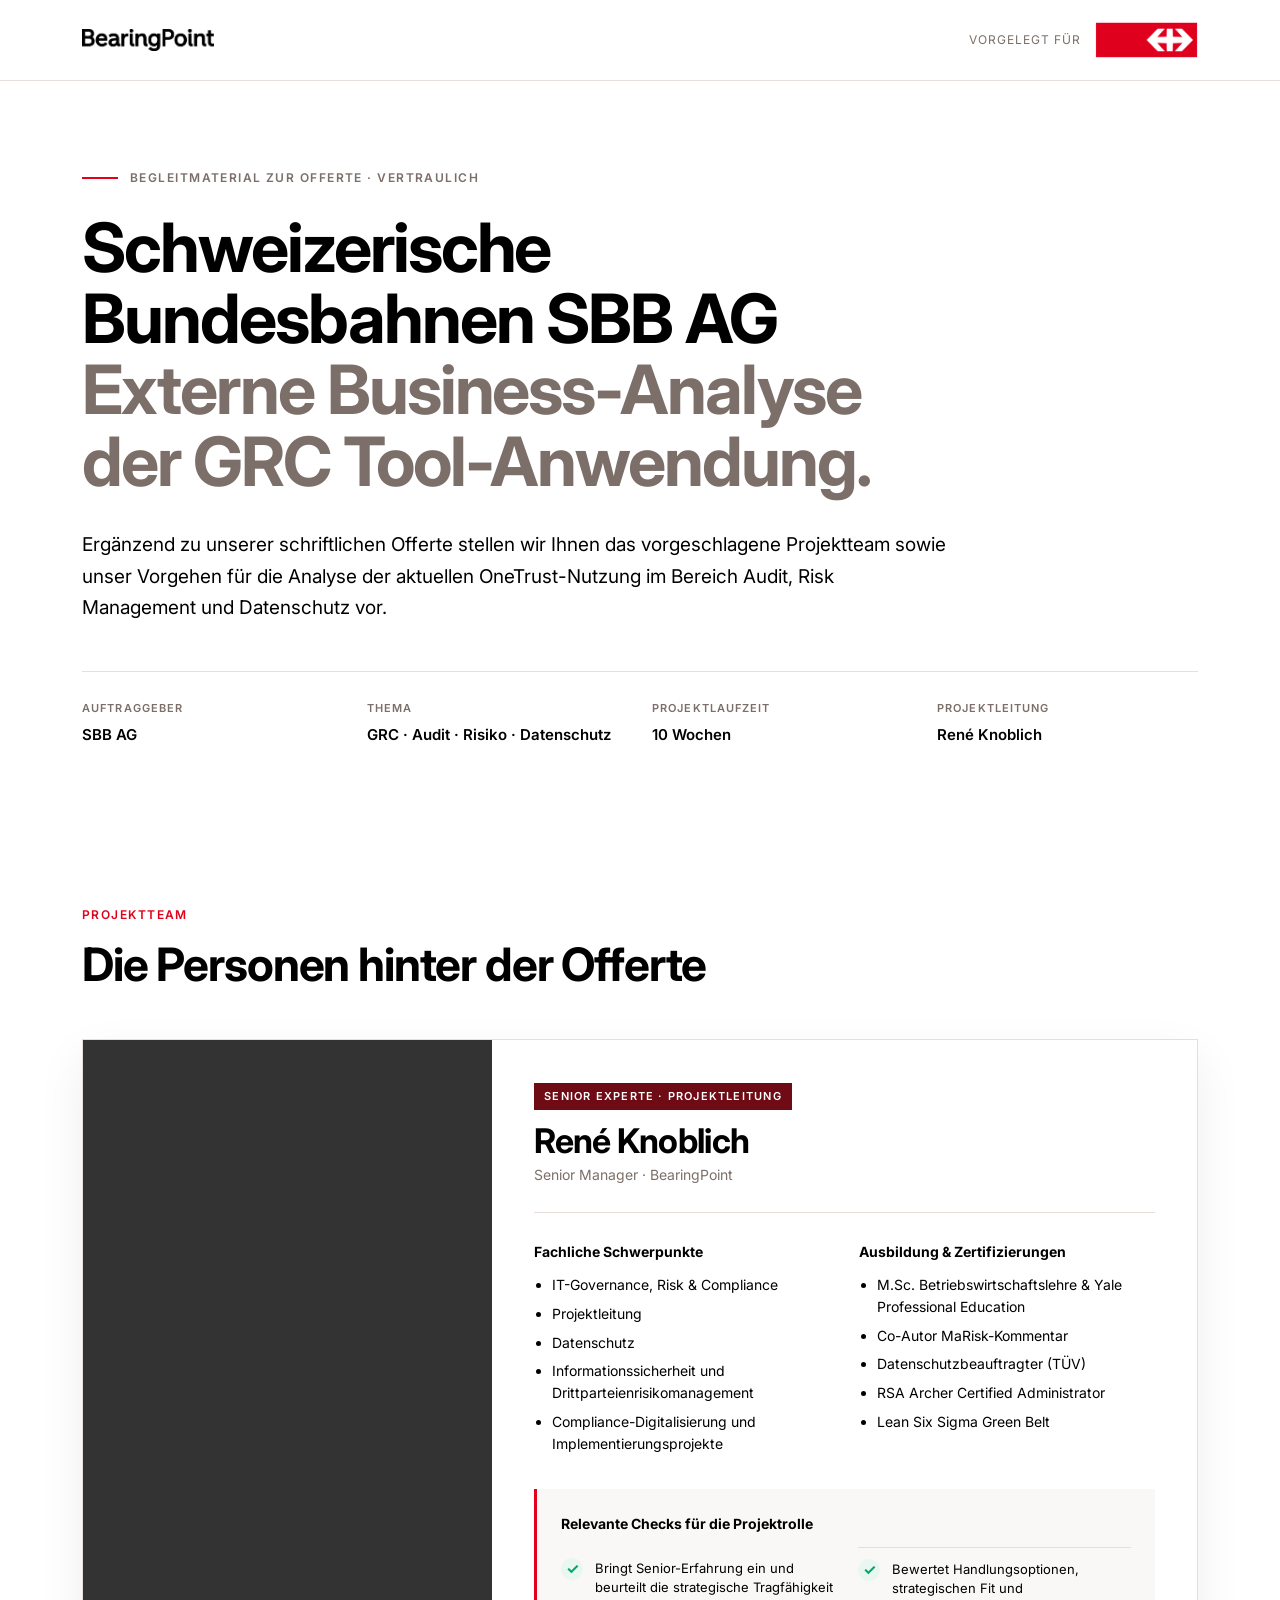
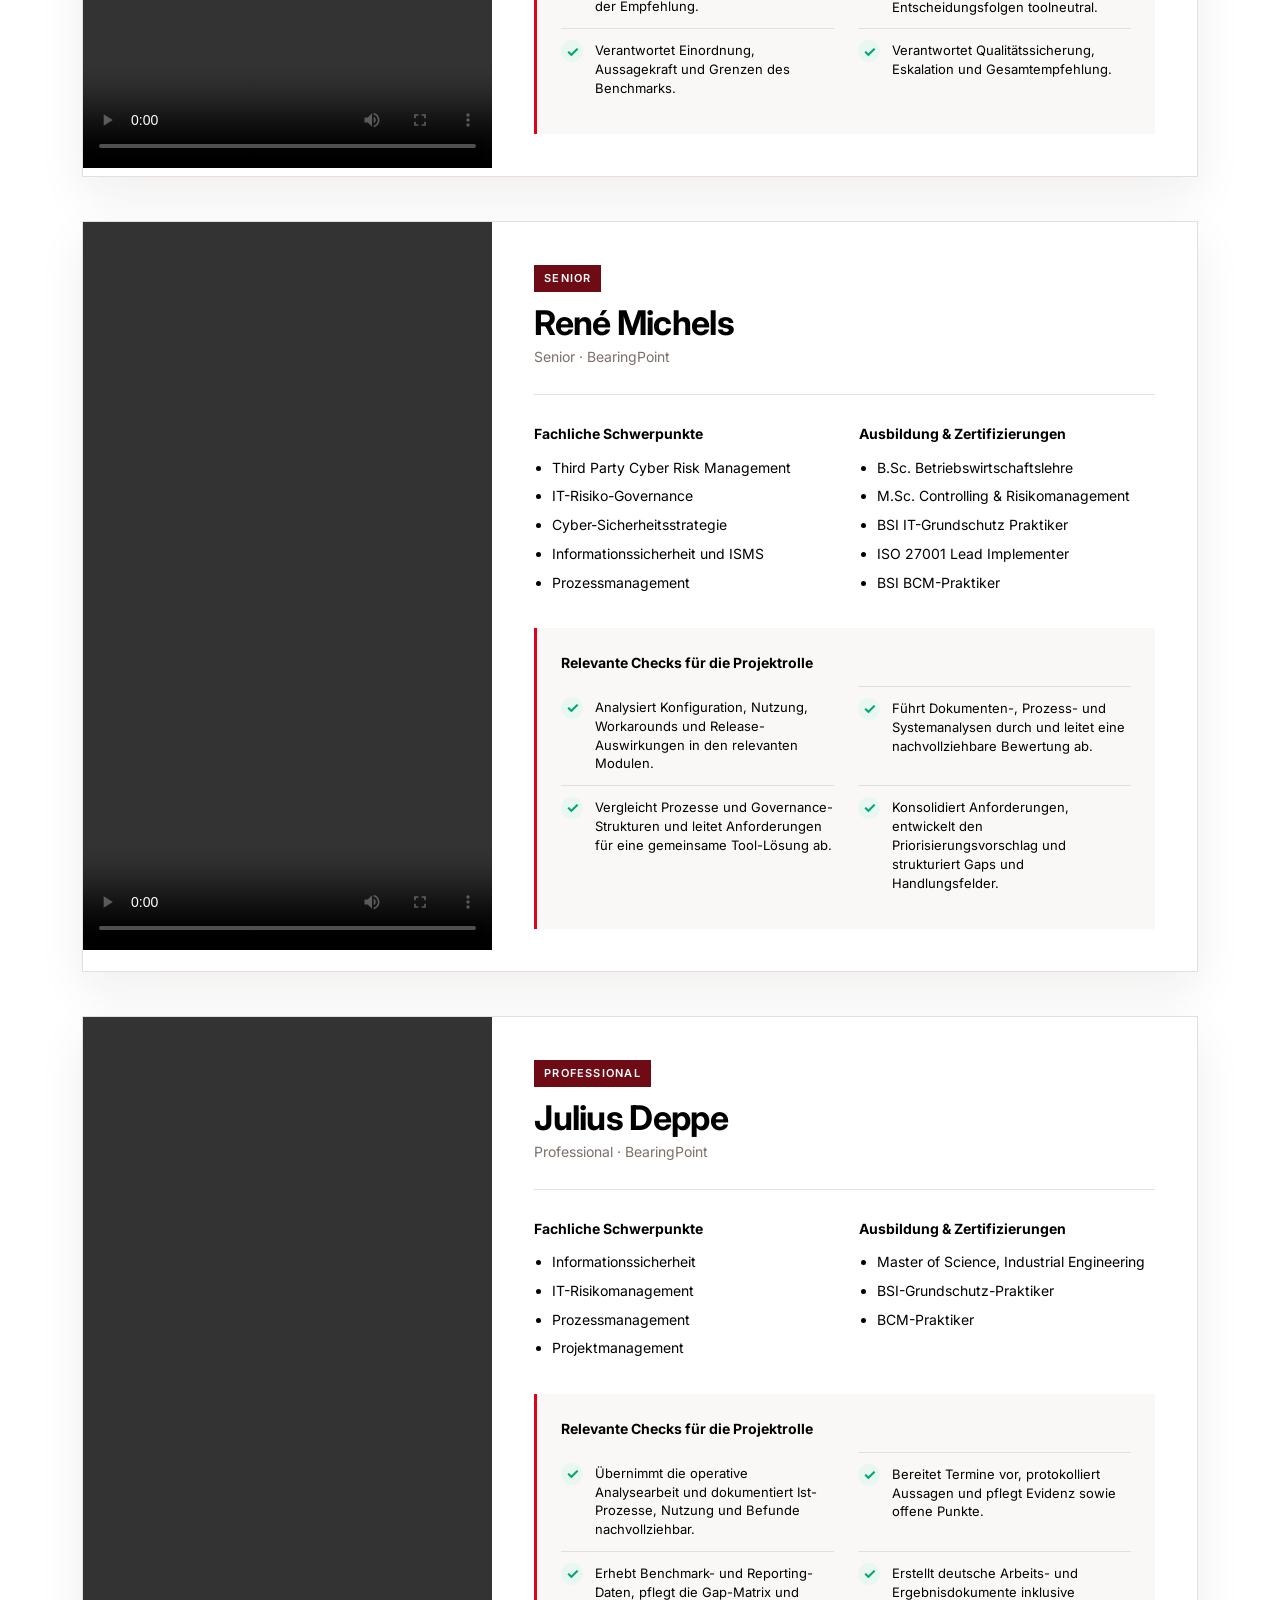
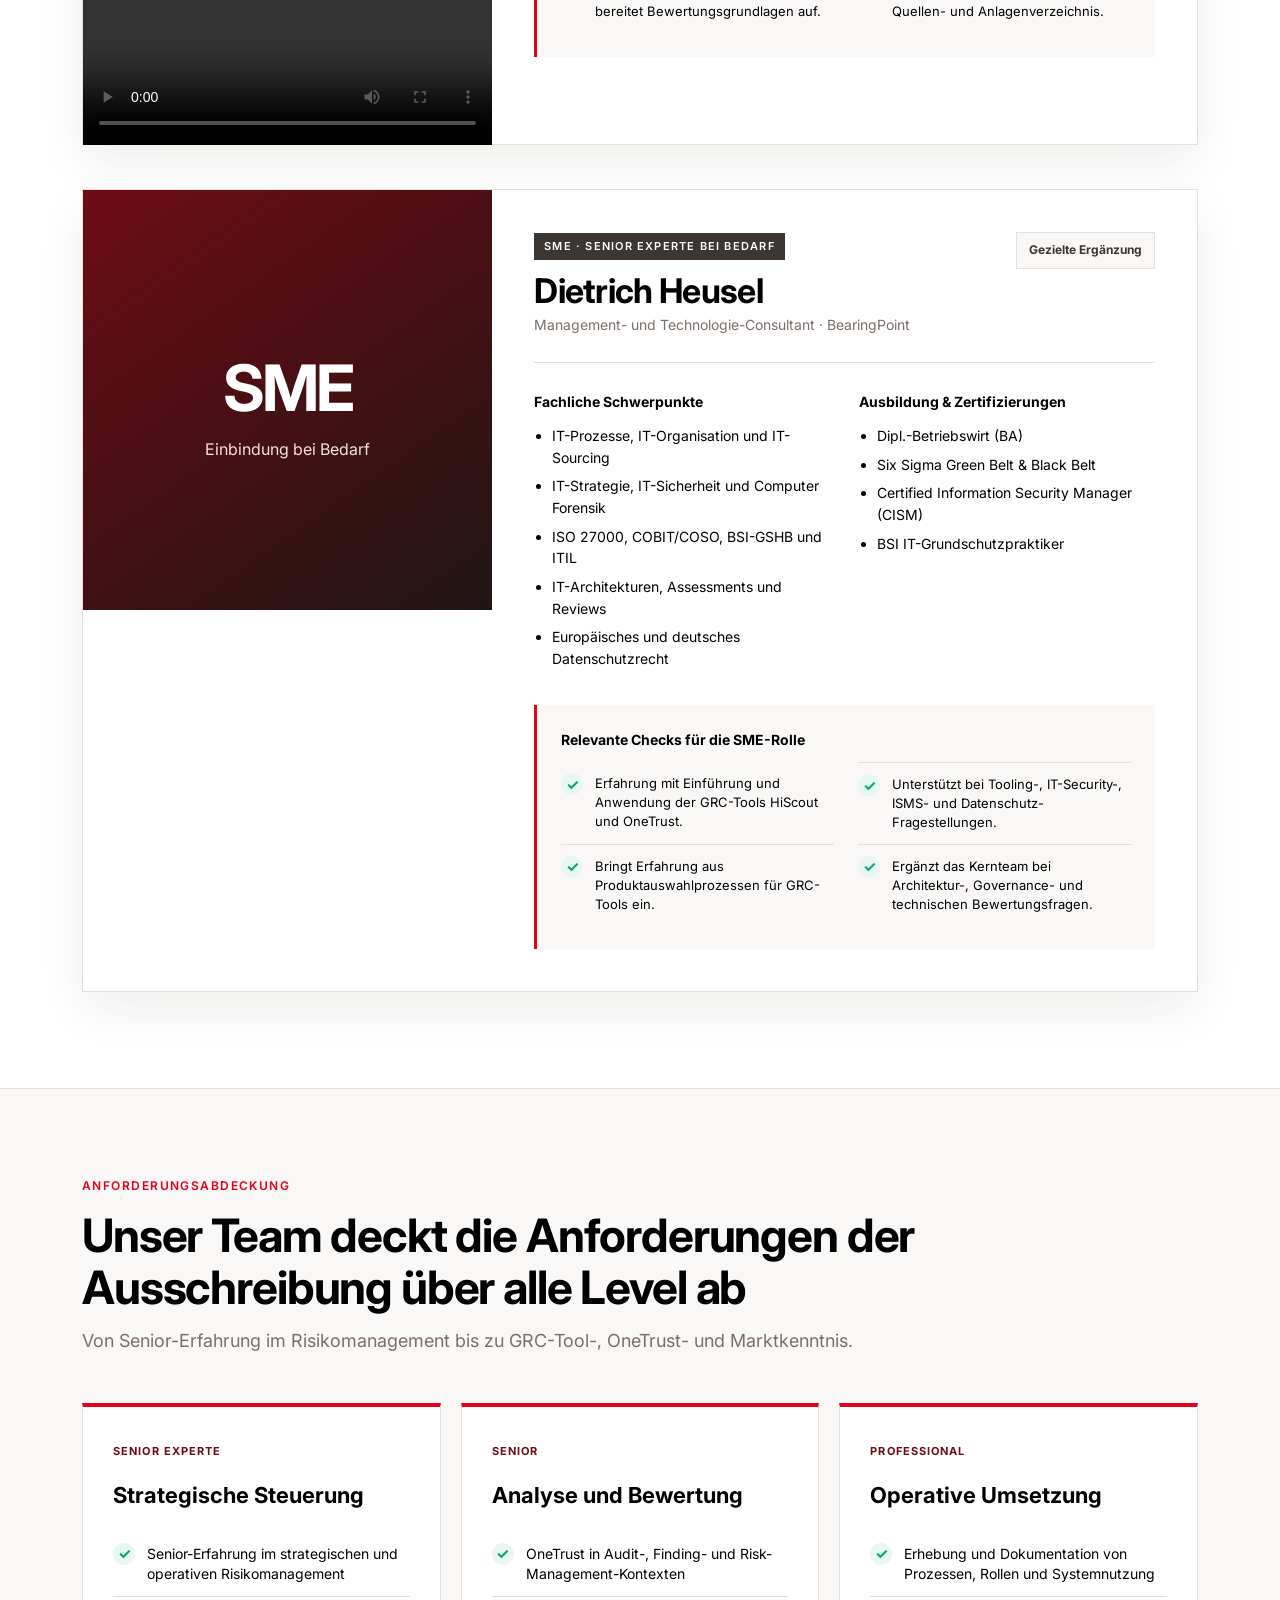
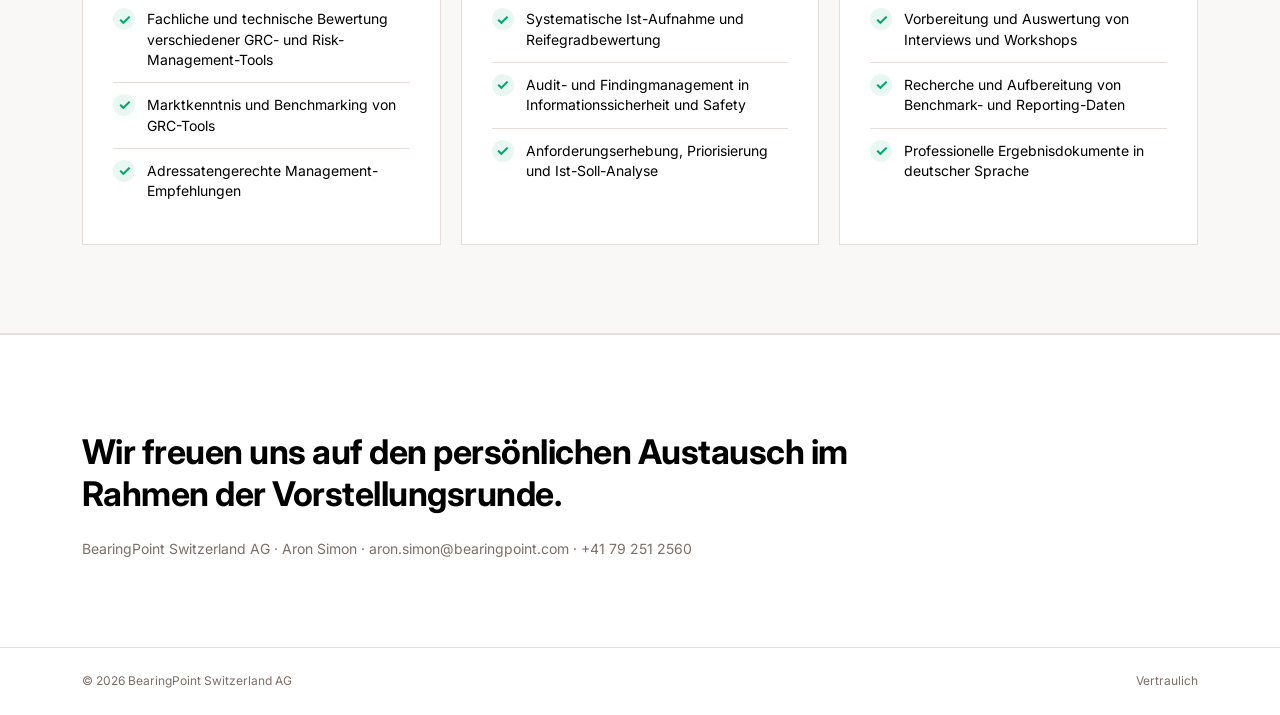
==== commit 1534e3fc: "Update website configuration and styling" ====
--- a/index.html
+++ b/index.html
@@ -3,7 +3,6 @@
 <head>
   <meta charset="utf-8" />
   <meta name="viewport" content="width=device-width, initial-scale=1" />
-<<<<<<< HEAD
   <title>Externe Business-Analyse GRC | BearingPoint für die SBB AG</title>
   <meta name="description" content="Externe Business-Analyse der OneTrust-Nutzung im Bereich Audit, Risk Management und Datenschutz." />
   <link rel="icon" href="/favicon.svg?v=2" type="image/svg+xml" />
@@ -24,38 +23,6 @@
       </div>
     </div>
   </header>
-=======
-  <title> Forensiker:in Informationssicherheit | BearingPoint für die Schweizerischen Bundesbahnen SBB AG </title>
-  <meta
-    name="description"
-    content="Ergänzendes Video-Format zur Offerte."
-  />
-  <link rel="icon" href="/favicon.svg?v=2" type="image/svg+xml" />
-  <link rel="preconnect" href="https://fonts.googleapis.com" />
-  <link rel="preconnect" href="https://fonts.gstatic.com" crossorigin />
-  <link
-    href="https://fonts.googleapis.com/css2?family=Inter:wght@400;500;700&display=swap"
-    rel="stylesheet"
-  />
-  <link rel="stylesheet" href="styles.css" />
-
-<header class="site-header">
-  <div class="container header-row">
-
-    <!-- LEFT: BearingPoint -->
-    <div class="brand">
-      <img src="assets/bearingpoint-logo.png" alt="BearingPoint" />
-    </div>
-
-    <!-- RIGHT: Client -->
-    <div class="client">
-      <span class="client-label">Vorgelegt für</span>
-      <img src="assets/SBB-logo.png" alt="Schweizerische Bundesbahnen SBB AG" />
-    </div>
-
-  </div>
-</header>
->>>>>>> f5d5473 (Initial commit)
 
   <main>
     <section class="hero">
@@ -65,7 +32,6 @@
           Begleitmaterial zur Offerte · Vertraulich
         </p>
         <h1>
-<<<<<<< HEAD
           Schweizerische Bundesbahnen SBB AG<br />
           <span class="muted">Externe Business-Analyse der GRC Tool-Anwendung.</span>
         </h1>
@@ -77,39 +43,10 @@
           <div><dt>Thema</dt><dd>GRC · Audit · Risiko · Datenschutz</dd></div>
           <div><dt>Projektlaufzeit</dt><dd>10 Wochen</dd></div>
           <div><dt>Projektleitung</dt><dd>René Knoblich</dd></div>
-=======
- Schweizerische Bundesbahnen SBB AG<br />
-  <span class="muted">Unsere Optionen für die Fachperson Digitale Forensik.</span>
-</h1>
-
-<p class="lead">
-Ergänzend zu unserer schriftlichen Offerte möchten wir Ihnen unsere Optionen für die Rolle der Fachperson Digitale Forensik persönlich vorstellen. 
-  In den folgenden Kurzvideos erläutern die Kandidat:innen ihre Erfahrung und ihre fachliche Expertise.
-</p>
-
-        <dl class="meta">
-          <div>
-            <dt>Auftraggeber</dt>
-            <dd>SBB AG</dd>
-          </div>
-          <div>
-            <dt>Rolle</dt>
-            <dd>Forensiker:in Informationssicherheit</dd>
-          </div>
-          <div>
-            <dt>Einsatzdauer</dt>
-            <dd>ab 07/2026 bis 12/2026</dd>
-          </div>
-          <div>
-            <dt>Einsatzort</dt>
-            <dd>Bern · Remote</dd>
-          </div>
->>>>>>> f5d5473 (Initial commit)
         </dl>
       </div>
     </section>
 
-<<<<<<< HEAD
  <section class="team">
       <div class="container">
         <div class="section-intro">
@@ -362,87 +299,6 @@
           </article>
         </div>
       </div>
-=======
-    <section class="videos">
-      <div class="container">
-        <h2>Die Personen hinter der Offerte</h2>
-     
-      <article class="video-block">
-        <figure class="video-frame">
-          <video
-            controls
-            preload="metadata"
-            src="https://github.com/franziklb/SBB-Digital-Forensic-/raw/refs/heads/main/VideoIsabelle.mp4">
-            Ihr Browser unterstützt das Video-Tag nicht.
-          </video>
-        </figure>
-        
-          <div class="video-body">
-            <p class="role-label">Option 1</p>
-          <h3>Isabelle Germann</h3>
-<p class="role-subline">Professional · BearingPoint</p>
-<ul class="bullets">
-  <li>
-    <strong>Fundierte Digitalforensik-Erfahrung.</strong> 4+ Jahre Praxiserfahrung in digitalen Ermittlungen bei Wirtschaftskriminalität, Whistleblowing und regulatorischen Vorfällen, erworben als Forensik-Analystin im Cybercrime-Umfeld.
-  </li>
-  <li>
-    <strong>Gerichtsfeste Beweissicherung &amp; Dokumentation.</strong> Umfassende Erfahrung in Beweissicherung, Auswertung digitaler Spuren und Erstellung forensischer Berichte, bewiesen durch 100+ erfolgreich analysierte Straf- und Compliance-Fälle.
-  </li>
-  <li>
-    <strong>Ursachenanalyse von IT-Sicherheitsvorfällen.</strong> Versiert in der forensischen Ursachenanalyse von IT-Bedrohungen und unterstützt Incident-Response-Teams bei der Rekonstruktion von Sicherheitsvorfällen gezielt und effizient.
-  </li>
-  <li>
-    <strong>Breite technische Forensik-Kompetenz.</strong> Souveräne Beherrschung moderner Tools und Methoden (u. a. eDiscovery-Auswertungen, Log-Analysen, Host/Cloud-Forensik, EDR/SIEM) zur ganzheitlichen Untersuchung digitaler Angriffe.
-  </li>
-  <li>
-    <strong>Rechtliches Know-how &amp; Zusammenarbeit.</strong> Versiert in rechtlichen Rahmenbedingungen der IT-Forensik (z. B. BSI-Standards) und erfahren in der Zusammenarbeit mit Rechtsabteilungen, Behörden sowie internen Stakeholdern bei rechtlich und regulatorisch relevanten Vorfällen.
-  </li>
-  <li>
-    <strong>Klare Kommunikation in sensiblen Forensikfällen.</strong> Vermittelt komplexe forensische Sachverhalte adressatengerecht auf Deutsch an Legal, HR, Management und Behörden und schafft belastbare Entscheidungsgrundlagen.
-  </li>
-</ul>
-          </div>
-        </article>
-
-
-        <article class="video-block">
-          <figure class="video-frame">
-            <video
-              controls
-              preload="metadata"
-              src="https://github.com/franziklb/SBB-Digital-Forensic-/raw/refs/heads/main/VideoHamza.mp4">
-              Ihr Browser unterstützt das Video-Tag nicht.
-            </video>
-          </figure>
-          <div class="video-body">
-            <p class="role-label">Option 2</p>
-        <h3>Hamza Karabulut</h3>
-<p class="role-subline">Senior · BearingPoint</p>
-<ul class="bullets">
-  <li>
-    <strong>Umfangreiche Forensik-Ermittlungspraxis.</strong> 5+ Jahre Erfahrung in digitalen Ermittlungen zu Finanzkriminalität, Betrug und Compliance-Fällen, basierend auf Tätigkeiten sowohl in der Strafverfolgung (Innenministerium) als auch als Forensic Advisor.
-  </li>
-  <li>
-    <strong>Beweissicherung &amp; eDiscovery-Expertise.</strong> Praktische Erfahrung in forensischer Datensicherung, Aufbereitung und Analyse, inklusive Einsatz führender eDiscovery-Tools (EnCase, Nuix, Relativity) für strukturierte Beweisaufnahme und gerichtsverwertbare Dokumentation.
-  </li>
-  <li>
-    <strong>Analytische Forensik-Fähigkeiten.</strong> Fachkompetenz in der Untersuchung und technischen Aufbereitung komplexer Fälle – von Audit-Log-Auswertungen bis zur detaillierten Ursachenanalyse bei sicherheitskritischen Vorfällen.
-  </li>
-  <li>
-    <strong>Breites technisches Know-how.</strong> Vertraut mit modernen Forensik-Technologien (z. B. Cloud-Forensik, Datenmodellierung, sichere Datenpipelines) und fundierten Kenntnissen in Cyber Security – gewährleistet eine umfassende Aufklärung digitaler Sicherheitsvorfälle.
-  </li>
-  <li>
-    <strong>Innovation &amp; Automatisierung.</strong> Treibt die Weiterentwicklung forensischer Prozesse durch automatisierte Analysen voran – u. a. Python-Skripting zur automatisierten Prüfung von Daten (Sanktionslisten) und Konzeption skalierbarer Forensik-Lösungen (z. B. Data Analytics und Dashboards).
-  </li>
-  <li>
-    <strong>Strukturierte Ergebnisvermittlung im Ermittlungsumfeld.</strong> Übersetzt technische Analyseergebnisse klar und präzise auf Deutsch für Management, Compliance und Rechtsabteilungen, insbesondere in finanziell und regulatorisch kritischen Fällen.
-  </li>
-</ul>
-          </div>
-        </article>
-
-              </div>
->>>>>>> f5d5473 (Initial commit)
     </section>
 
     <section class="closing">
--- a/styles.css
+++ b/styles.css
@@ -1,5 +1,4 @@
 :root {
-<<<<<<< HEAD
   --bp-red: #e2001a;
   --bp-deep-red: #6e0b14;
   --bp-soft-red: #fff1f2;
@@ -12,22 +11,11 @@
   --g30: #ccc1bc;
   --g50: #7c6f69;
   --g70: #3d3733;
-=======
-  --bp-red: #E2001A;
-  --bp-deep-red: #6E0B14;
-  --black: #000000;
-  --white: #FFFFFF;
-  --g10: #FAF8F7;
-  --g20: #E6DEDA;
-  --g30: #CCC1BC;
-  --g50: #98847A;
->>>>>>> f5d5473 (Initial commit)
   --max: 1180px;
   --pad: 32px;
 }
 
 * { box-sizing: border-box; }
-<<<<<<< HEAD
 html { scroll-behavior: smooth; }
 body {
   margin: 0;
@@ -175,274 +163,4 @@
   .profile-content { padding: 22px; }
   .profile-heading h3 { font-size: 29px; }
   .footer-row { flex-direction: column; }
-=======
-
-html, body {
-  margin: 0;
-  padding: 0;
-  background: var(--white);
-  color: var(--black);
-  font-family: 'Inter', -apple-system, BlinkMacSystemFont, 'Segoe UI', Roboto, sans-serif;
-  font-size: 16px;
-  line-height: 1.55;
-  -webkit-font-smoothing: antialiased;
-  -moz-osx-font-smoothing: grayscale;
 }
-
-img { display: block; max-width: 100%; height: auto; }
-
-.container {
-  max-width: var(--max);
-  margin: 0 auto;
-  padding: 0 var(--pad);
-}
-
-/* ---------- Header ---------- */
-.site-header {
-  border-bottom: 1px solid var(--g20);
-  padding: 22px 0;
-  background: var(--white);
-  position: sticky;
-  top: 0;
-  z-index: 10;
-}
-.header-row {
-  display: flex;
-  align-items: center;
-  justify-content: space-between;
-  gap: 24px;
-}
-.brand img {
-  height: 22px;
-  width: auto;
-}
-.client {
-  display: flex;
-  align-items: center;
-  gap: 14px;
-}
-.client-label {
-  font-size: 12px;
-  color: var(--g50);
-  text-transform: uppercase;
-  letter-spacing: 0.08em;
-}
-.client img {
-  height: 36px;
-  width: auto;
-}
-
-/* ---------- Hero ---------- */
-.hero {
-  padding: 88px 0 64px;
-  background: var(--white);
-}
-.eyebrow {
-  display: flex;
-  align-items: center;
-  gap: 12px;
-  font-size: 12px;
-  text-transform: uppercase;
-  letter-spacing: 0.12em;
-  color: var(--g50);
-  margin: 0 0 28px;
-}
-.accent-bar {
-  display: inline-block;
-  width: 36px;
-  height: 2px;
-  background: var(--bp-red);
-}
-.hero h1 {
-  font-family: 'Inter', sans-serif;
-  font-weight: 700;
-  font-size: clamp(40px, 6vw, 68px);
-  line-height: 1.05;
-  letter-spacing: -0.02em;
-  margin: 0 0 32px;
-  max-width: 18ch;
-}
-.hero h1 .muted {
-  color: var(--g50);
-  font-weight: 700;
-}
-.lead {
-  font-size: 19px;
-  line-height: 1.6;
-  max-width: 70ch;
-  margin: 0 0 48px;
-  color: var(--black);
-}
-
-.meta {
-  display: grid;
-  grid-template-columns: repeat(4, 1fr);
-  gap: 24px;
-  margin: 0;
-  padding: 28px 0 0;
-  border-top: 1px solid var(--g20);
-}
-.meta > div { margin: 0; }
-.meta dt {
-  font-size: 11px;
-  text-transform: uppercase;
-  letter-spacing: 0.1em;
-  color: var(--g50);
-  margin: 0 0 6px;
-  font-weight: 500;
-}
-.meta dd {
-  margin: 0;
-  font-size: 15px;
-  font-weight: 500;
-  color: var(--black);
-}
-
-/* ---------- Videos ---------- */
-.videos {
-  background: var(--g10);
-  padding: 96px 0;
-}
-.videos h2 {
-  font-weight: 700;
-  font-size: clamp(28px, 3vw, 36px);
-  letter-spacing: -0.01em;
-  margin: 0 0 56px;
-  max-width: 22ch;
-}
-
-.video-block {
-  display: grid;
-  grid-template-columns: 1.1fr 1fr;
-  gap: 56px;
-  align-items: start;
-  padding: 48px 0;
-  border-top: 1px solid var(--g20);
-}
-.video-block:first-of-type { border-top: none; padding-top: 0; }
-
-.video-frame {
-  margin: 0;
-  background: var(--black);
-}
-.video-frame video {
-  display: block;
-  width: 100%;
-  aspect-ratio: 16 / 9;
-  background: var(--black);
-  object-fit: cover;
-}
-.video-caption {
-  font-size: 12px;
-  color: var(--g50);
-  padding: 12px 0 0;
-  text-transform: uppercase;
-  letter-spacing: 0.08em;
-}
-
-.video-body { padding-top: 4px; }
-.role-label {
-  display: inline-block;
-  margin: 0 0 14px;
-  padding: 4px 10px;
-  background: var(--bp-deep-red);
-  color: var(--white);
-  font-size: 11px;
-  text-transform: uppercase;
-  letter-spacing: 0.12em;
-  font-weight: 500;
-}
-.video-body h3 {
-  margin: 0 0 6px;
-  font-size: 28px;
-  font-weight: 700;
-  letter-spacing: -0.01em;
-}
-.role-subline {
-  margin: 0 0 24px;
-  color: var(--g50);
-  font-size: 14px;
-}
-.bullets {
-  list-style: none;
-  padding: 0;
-  margin: 0;
-}
-.bullets li {
-  position: relative;
-  padding: 14px 0 14px 22px;
-  border-top: 1px solid var(--g20);
-  font-size: 15px;
-  line-height: 1.55;
-}
-.bullets li:first-child { border-top: none; padding-top: 0; }
-.bullets li:first-child::before { top: 6px; }
-.bullets li::before {
-  content: "";
-  position: absolute;
-  left: 0;
-  top: 20px;
-  width: 8px;
-  height: 8px;
-  background: var(--bp-red);
-}
-
-/* ---------- Closing ---------- */
-.closing {
-  padding: 96px 0 88px;
-  background: var(--white);
-  border-top: 1px solid var(--g20);
-}
-.closing-line {
-  font-size: clamp(22px, 2.4vw, 30px);
-  font-weight: 700;
-  margin: 0 0 16px;
-  max-width: 32ch;
-  letter-spacing: -0.01em;
-}
-.closing-contact {
-  margin: 0;
-  color: var(--g50);
-  font-size: 14px;
-}
-
-/* ---------- Footer ---------- */
-.site-footer {
-  border-top: 1px solid var(--g20);
-  padding: 24px 0;
-  background: var(--white);
-}
-.footer-row {
-  display: flex;
-  justify-content: space-between;
-  gap: 16px;
-  font-size: 12px;
-  color: var(--g50);
-}
-
-.role-label--recommendation {
-  background-color: #B7A297; 
-  color: white;
-  margin-bottom: 20px;
-  margin-top: -20px;
-}
-
-/* ---------- Responsive ---------- */
-@media (max-width: 880px) {
-  .hero { padding: 56px 0 40px; }
-  .meta { grid-template-columns: repeat(2, 1fr); }
-  .video-block { grid-template-columns: 1fr; gap: 28px; padding: 40px 0; }
-  .videos { padding: 64px 0; }
-  .closing { padding: 64px 0; }
-  .footer-row { flex-direction: column; }
-  .header-row { gap: 16px; }
-  .client-label { display: none; }
-}
-
-@media (max-width: 520px) {
-  :root { --pad: 20px; }
-  .brand img { height: 18px; }
-  .client img { height: 28px; }
-  .meta { grid-template-columns: 1fr; gap: 18px; }
->>>>>>> f5d5473 (Initial commit)
-}
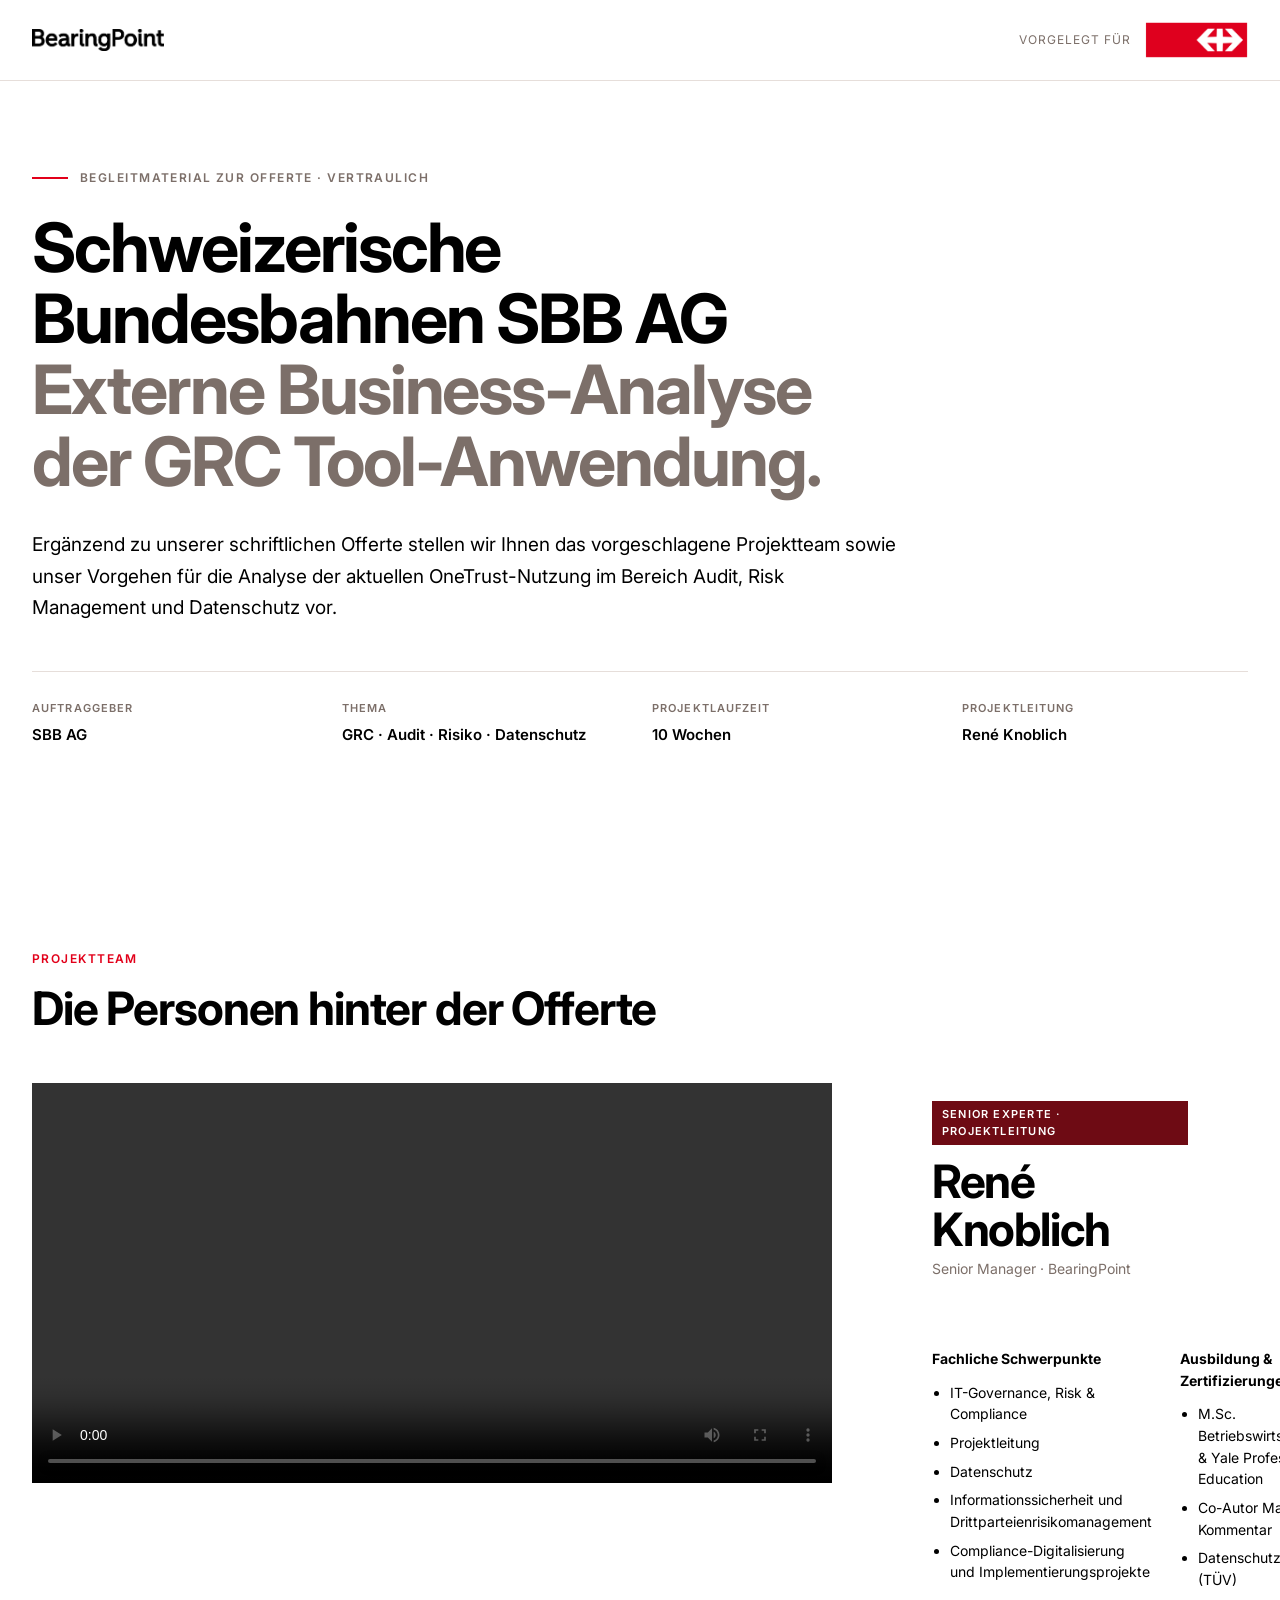
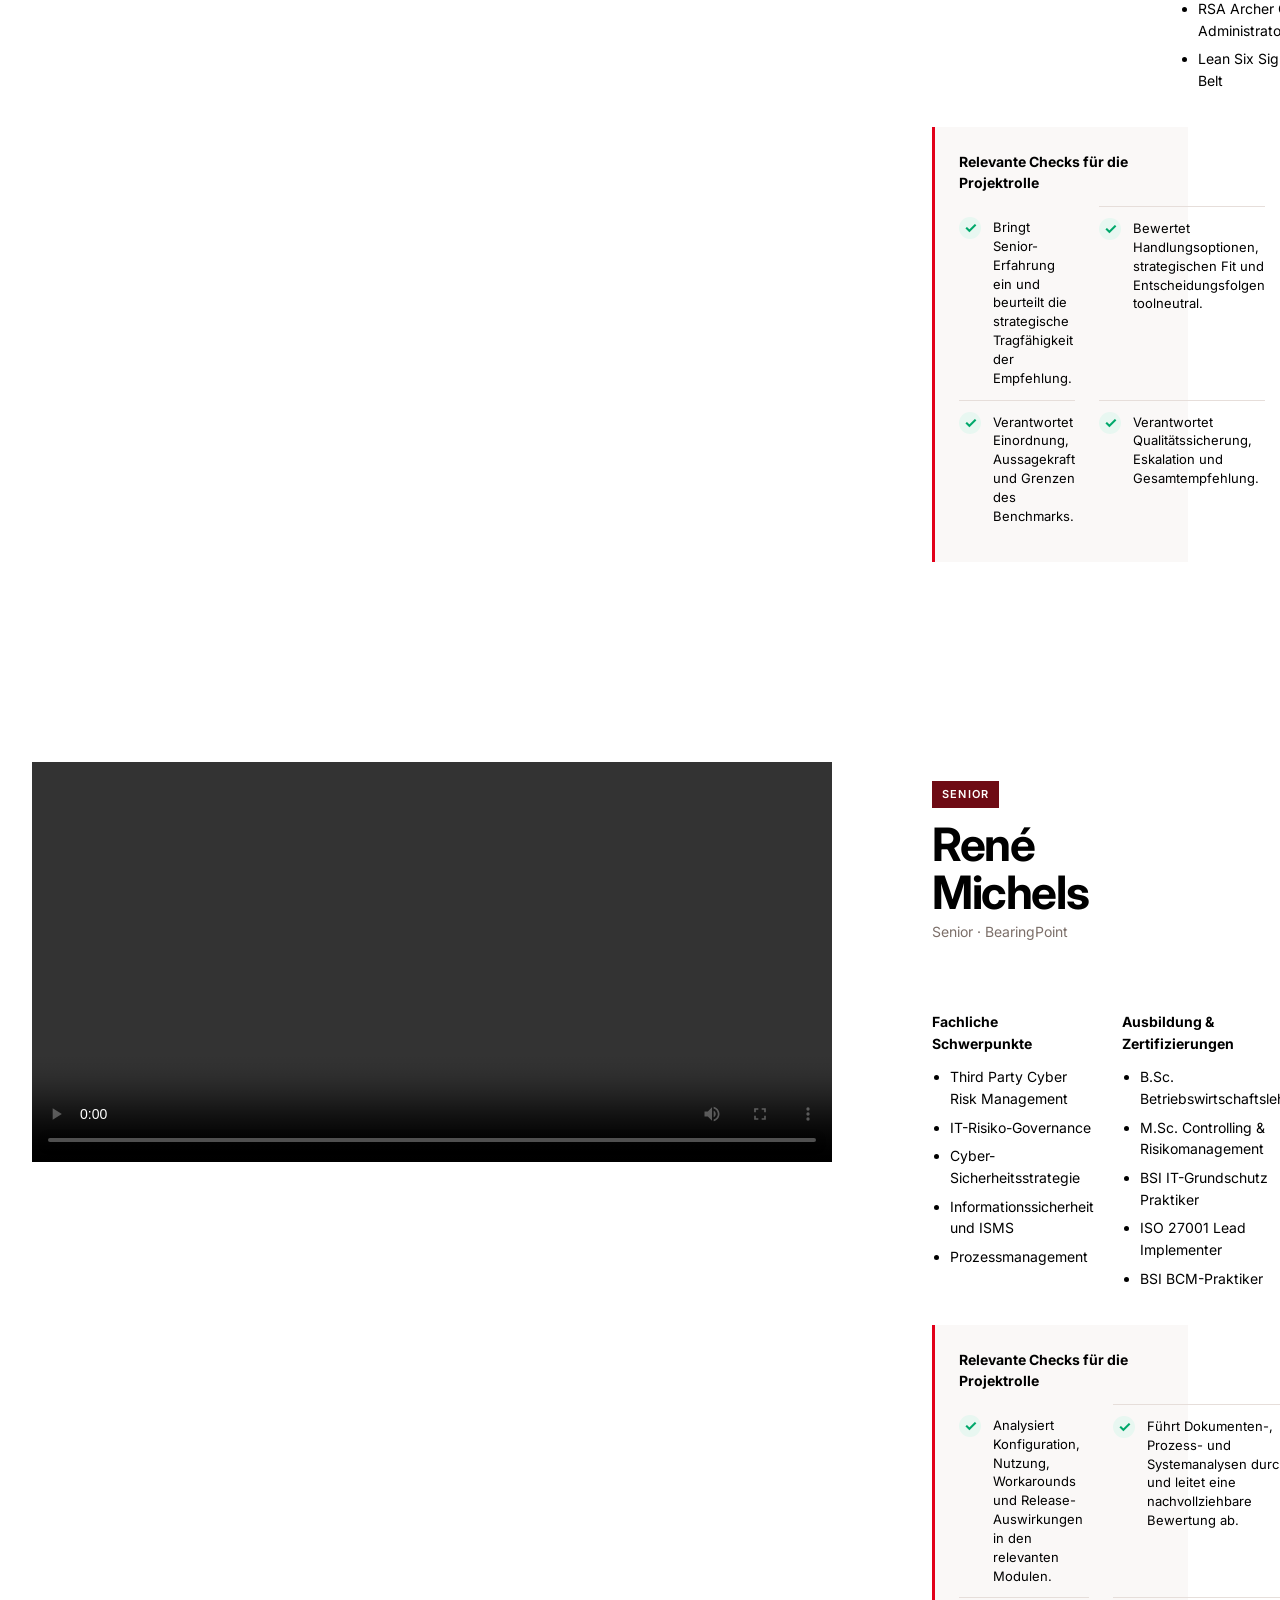
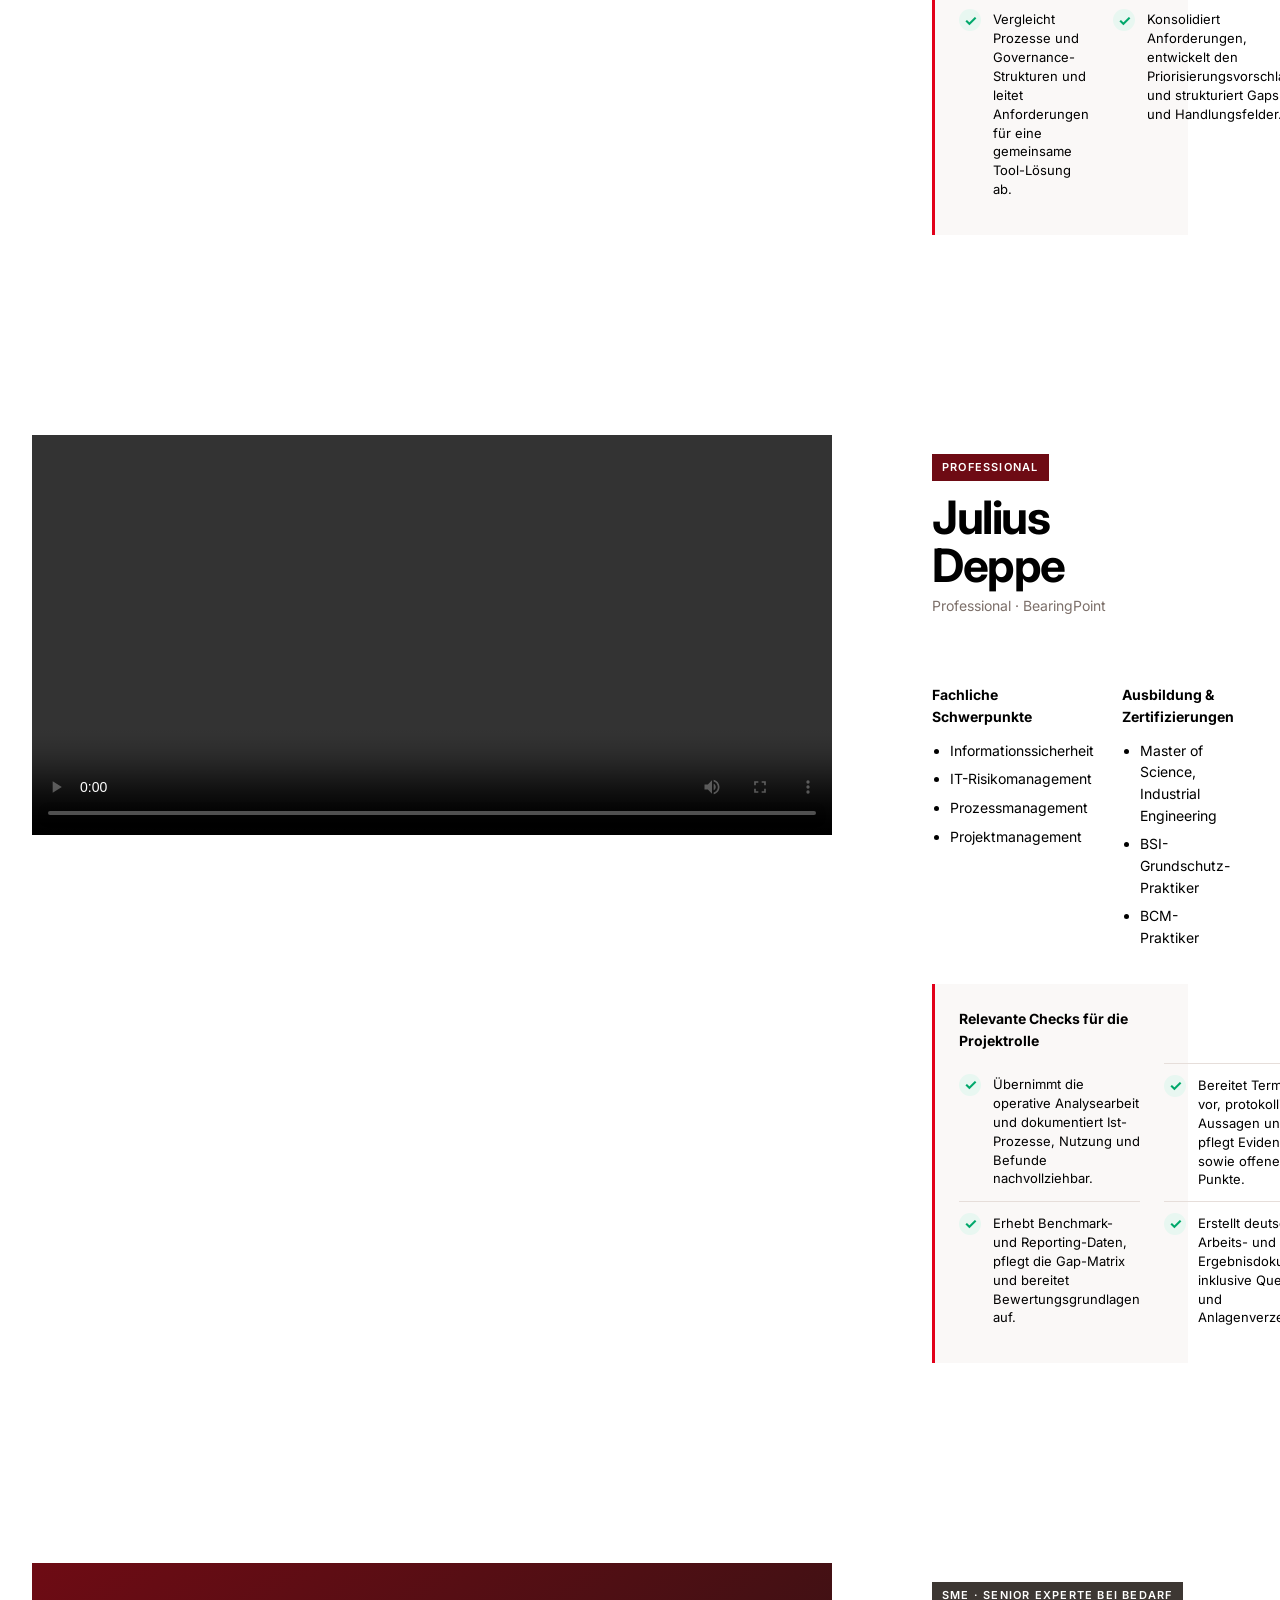
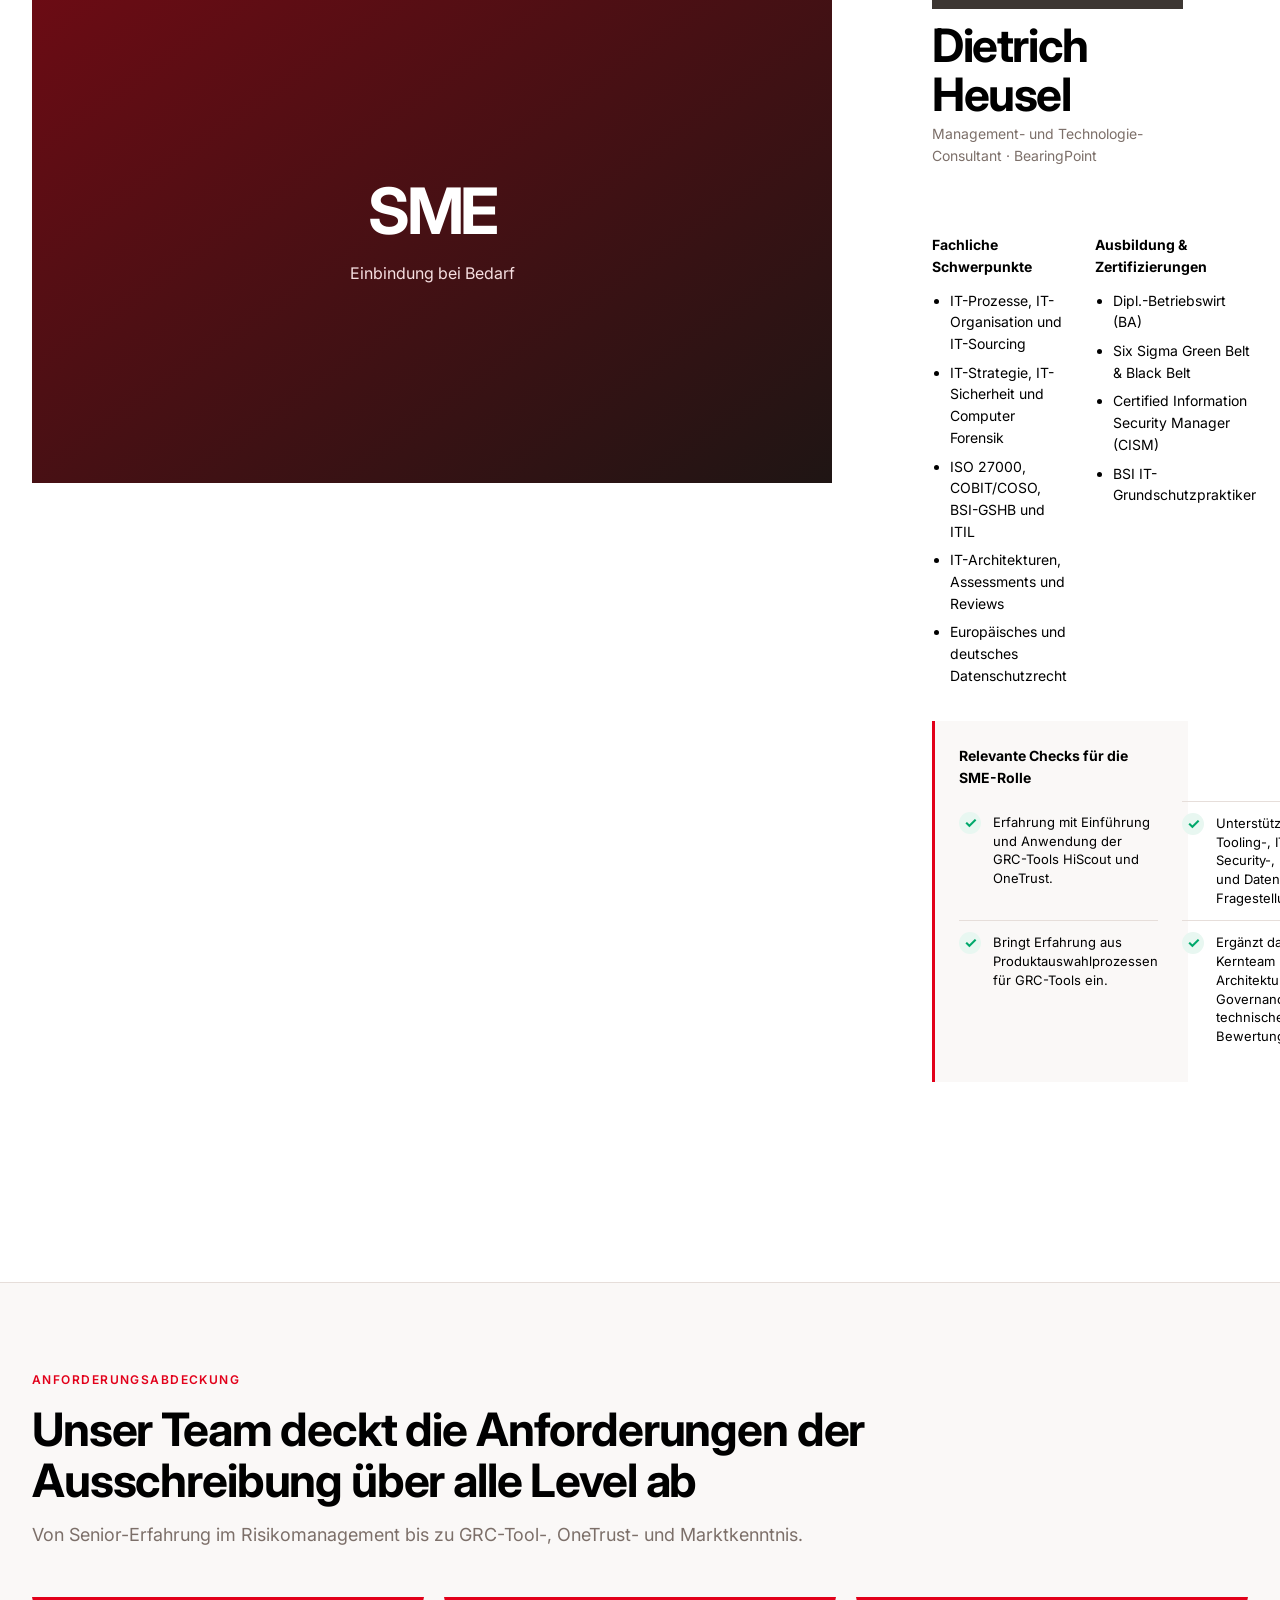
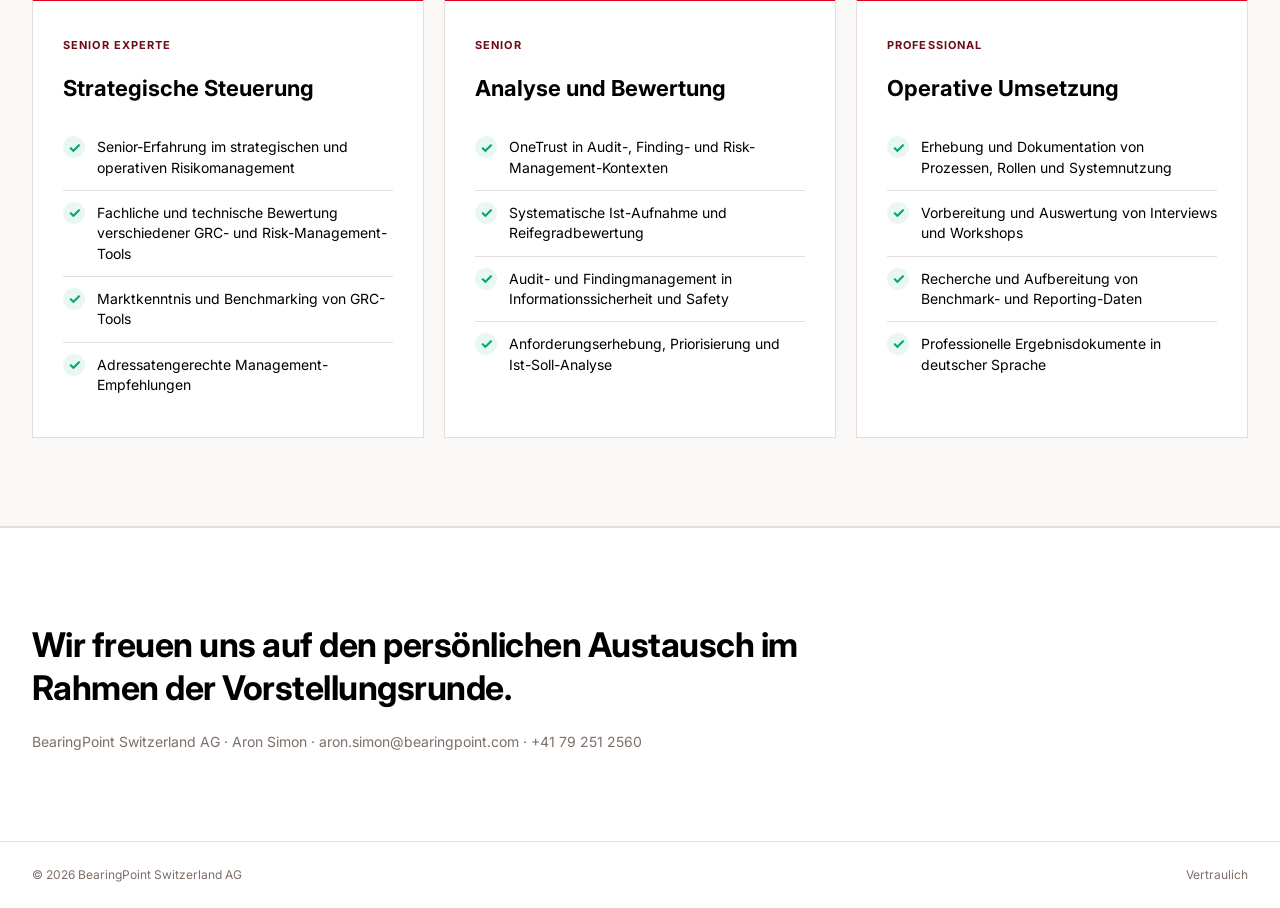
==== commit 91c91a9f: "Update website and videos" ====
--- a/index.html
+++ b/index.html
@@ -56,10 +56,12 @@
 
         <article class="profile-card">
           <div class="profile-media">
-            <video controls preload="metadata" src="https://github.com/franziklb/GRC-Offerte-SBB-/raw/refs/heads/main/Rene-Knoblich.mp4">
+            <div class="video-frame">
+            <video controls preload="metadata" src="https://github.com/franziklb/GRC-Offerte-SBB-/raw/refs/heads/main/ReneKnoblichv3.mp4">
               Ihr Browser unterstützt das Video-Tag nicht.
             </video>
           </div>
+      </div>
           <div class="profile-content">
             <div class="profile-heading">
               <div>
@@ -106,9 +108,11 @@
 
         <article class="profile-card">
           <div class="profile-media">
-            <video controls preload="metadata" src="https://github.com/franziklb/GRC-Offerte-SBB-/raw/refs/heads/main/Rene-Michels.mp4">
-              Ihr Browser unterstützt das Video-Tag nicht.
-            </video>
+              <div class="video-frame">
+                  <video controls preload="metadata" src="https://github.com/franziklb/GRC-Offerte-SBB-/raw/refs/heads/main/ReneMichels.mp4">
+                      Ihr Browser unterstützt das Video-Tag nicht.
+                  </video>
+              </div>
           </div>
           <div class="profile-content">
             <div class="profile-heading">
@@ -156,10 +160,12 @@
 
         <article class="profile-card">
           <div class="profile-media">
-            <video controls preload="metadata" src="https://github.com/franziklb/GRC-Offerte-SBB-/raw/refs/heads/main/Julius%20Deppe.mp4">
+            <div class="video-frame">
+            <video controls preload="metadata" src="https://github.com/franziklb/GRC-Offerte-SBB-/raw/refs/heads/main/JuliusDeppev2.mp4">
               Ihr Browser unterstützt das Video-Tag nicht.
             </video>
           </div>
+         </div>
           <div class="profile-content">
             <div class="profile-heading">
               <div>
@@ -216,7 +222,6 @@
                 <h3>Dietrich Heusel</h3>
                 <p class="role-subline">Management- und Technologie-Consultant · BearingPoint</p>
               </div>
-              <span class="fit-badge fit-badge--optional">Gezielte Ergänzung</span>
             </div>
 
             <div class="profile-columns">
--- a/styles.css
+++ b/styles.css
@@ -11,7 +11,7 @@
   --g30: #ccc1bc;
   --g50: #7c6f69;
   --g70: #3d3733;
-  --max: 1180px;
+  --max: 1650px;
   --pad: 32px;
 }
 
@@ -100,19 +100,113 @@
   font-weight: 700;
 }
 
-.team { padding: 96px 0; }
-.profile-card { align-items: start; display: grid; grid-template-columns: minmax(310px, .9fr) minmax(0, 1.55fr); margin-top: 44px; border: 1px solid var(--g20); background: var(--white); box-shadow: 0 18px 45px rgba(48,31,25,.07); }
-.profile-card:first-of-type { margin-top: 0; }
-.profile-media {background: #111; }
-.profile-media video {display: block; width: 100%; height: auto; aspect-ratio: 9 / 16; object-fit: cover; background: #111; }
-.video-placeholder { display: grid; place-items: center; min-height: 420px; background: linear-gradient(145deg, var(--bp-deep-red), #1f1514); color: var(--white); text-align: center; }
+.team {
+  padding: 140px 0;
+}
+
+.profile-card {
+  position: relative;
+
+  display: grid;
+  grid-template-columns: 800px minmax(0, 1fr);
+
+  align-items: start;
+
+  margin-top: 140px;
+
+  overflow: visible;
+
+  border: none;
+
+  background: transparent;
+
+  box-shadow: none;
+
+  gap: 40px;
+}
+
+.profile-card:first-of-type {
+  margin-top: 0;
+}
+
+.profile-card:not(:first-of-type)::before {
+  width: 500px;
+}
+
+  position: absolute;
+
+  top: -70px;
+  left: 50%;
+
+  transform: translateX(-50%);
+
+  width: 180px;
+  height: 1px;
+
+  background: var(--g20);
+}
+
+.profile-media {
+  width: 100%;
+  overflow: hidden;
+  background: transparent;
+  display: flex;
+  align-items: flex-start;
+}
+.profile-media video {
+  display: block;
+  width: 100%;
+  height: auto;
+  background: transparent;
+}
+.video-placeholder {
+  display: grid;
+  place-items: center;
+  min-height: 520px;
+  background: linear-gradient(145deg, var(--bp-deep-red), #1f1514);
+  color: var(--white);
+  text-align: center;
+}
 .video-placeholder span { font-size: 64px; font-weight: 700; letter-spacing: -.05em; }
 .video-placeholder p { margin: 0; color: #f6dfe1; }
-.profile-content { padding: 42px; }
-.profile-heading { display: flex; align-items: flex-start; justify-content: space-between; gap: 24px; padding-bottom: 26px; border-bottom: 1px solid var(--g20); }
-.role-label { display: inline-block; margin: 0 0 12px; padding: 5px 10px; background: var(--bp-deep-red); color: var(--white); font-size: 11px; font-weight: 600; letter-spacing: .11em; text-transform: uppercase; }
-.role-label--sme { background: var(--g70); }
-.profile-heading h3 { margin: 0 0 5px; font-size: 34px; line-height: 1.1; letter-spacing: -.02em; }
+.profile-content {
+    padding-left: 60px;
+    padding-right: 60px;
+    padding-bottom: 60px;
+    padding-top: 18px;
+}
+.profile-heading {
+  display: block;
+  margin-bottom: 40px;
+}
+.role-label {
+  display: inline-block;
+  margin: 0 0 12px;
+  padding: 5px 10px;
+  background: var(--bp-deep-red);
+  color: var(--white);
+  font-size: 11px;
+  font-weight: 600;
+  letter-spacing: .11em;
+  text-transform: uppercase;
+}
+
+.role-label--sme {
+  background: var(--g70);
+}
+
+.profile-heading h3 {
+  margin: 0 0 5px;
+  font-size: 46px;
+  line-height: 1.05;
+  letter-spacing: -.03em;
+}
+
+.role-subline {
+  margin: 8px 0 0;
+  color: var(--g50);
+  font-size: 18px;
+}
 .role-subline { margin: 0; color: var(--g50); font-size: 14px; }
 .fit-badge { flex: 0 0 auto; padding: 8px 12px; background: var(--success-soft); color: #087a51; border: 1px solid #bfe8d7; font-size: 12px; font-weight: 700; white-space: nowrap; }
 .fit-badge--optional { background: var(--g10); color: var(--g70); border-color: var(--g20); }
@@ -138,12 +232,36 @@
 .footer-row { display: flex; justify-content: space-between; gap: 16px; color: var(--g50); font-size: 12px; }
 
 @media (max-width: 980px) {
-  .coverage-grid { grid-template-columns: 1fr; }
-  .profile-card { grid-template-columns: 1fr; }
-  .profile-media video, .video-placeholder { min-height: 0; aspect-ratio: 16 / 9; }
-  .phase-grid { grid-template-columns: 1fr; }
-}
-
+
+  .coverage-grid {
+    grid-template-columns: 1fr;
+  }
+
+.profile-card {
+    grid-template-columns: 1fr;
+  }
+
+  .profile-media {
+    height: auto;
+  }
+
+  .profile-media video {
+    width: 100%;
+    height: auto;
+  }
+
+  .profile-content {
+    padding: 36px;
+  }
+
+  .video-placeholder {
+    min-height: 360px;
+  }
+
+  .phase-grid {
+    grid-template-columns: 1fr;
+  }
+}
 @media (max-width: 720px) {
   :root { --pad: 22px; }
   .hero { padding: 58px 0 44px; }
